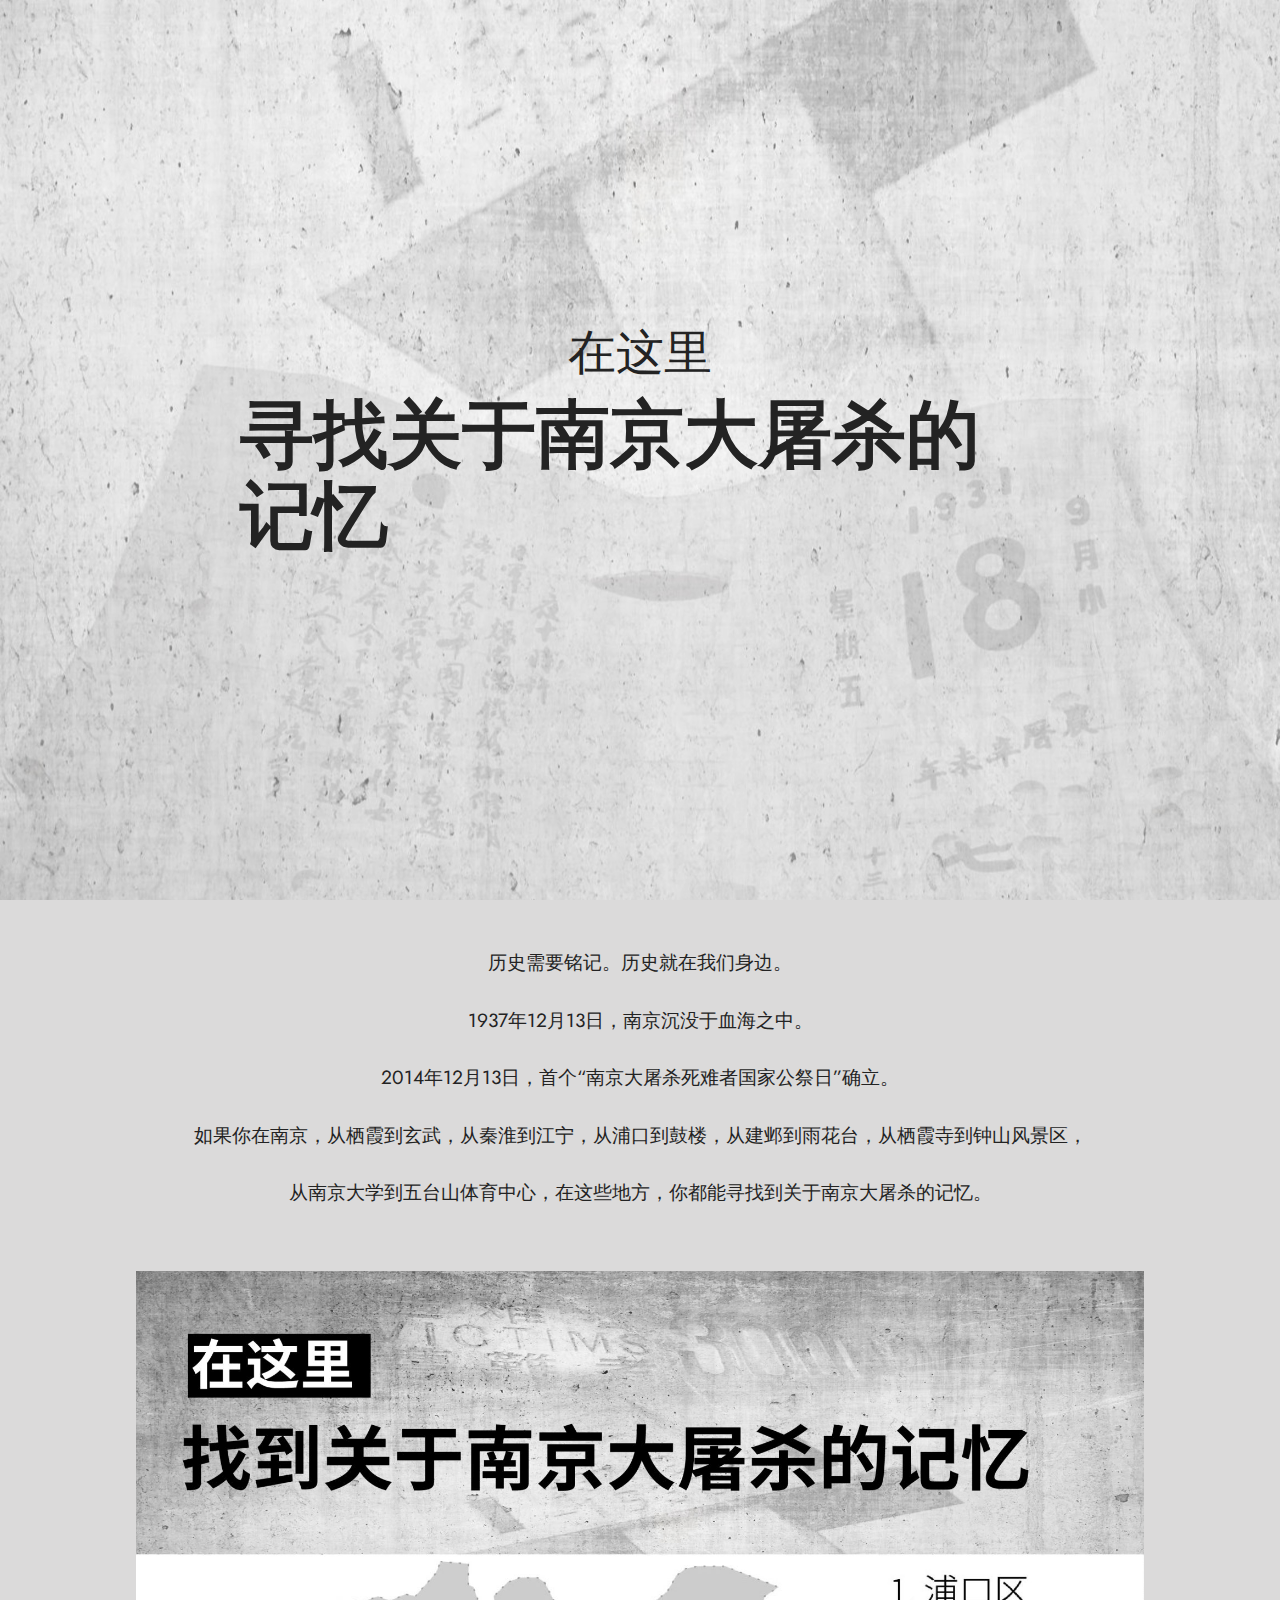
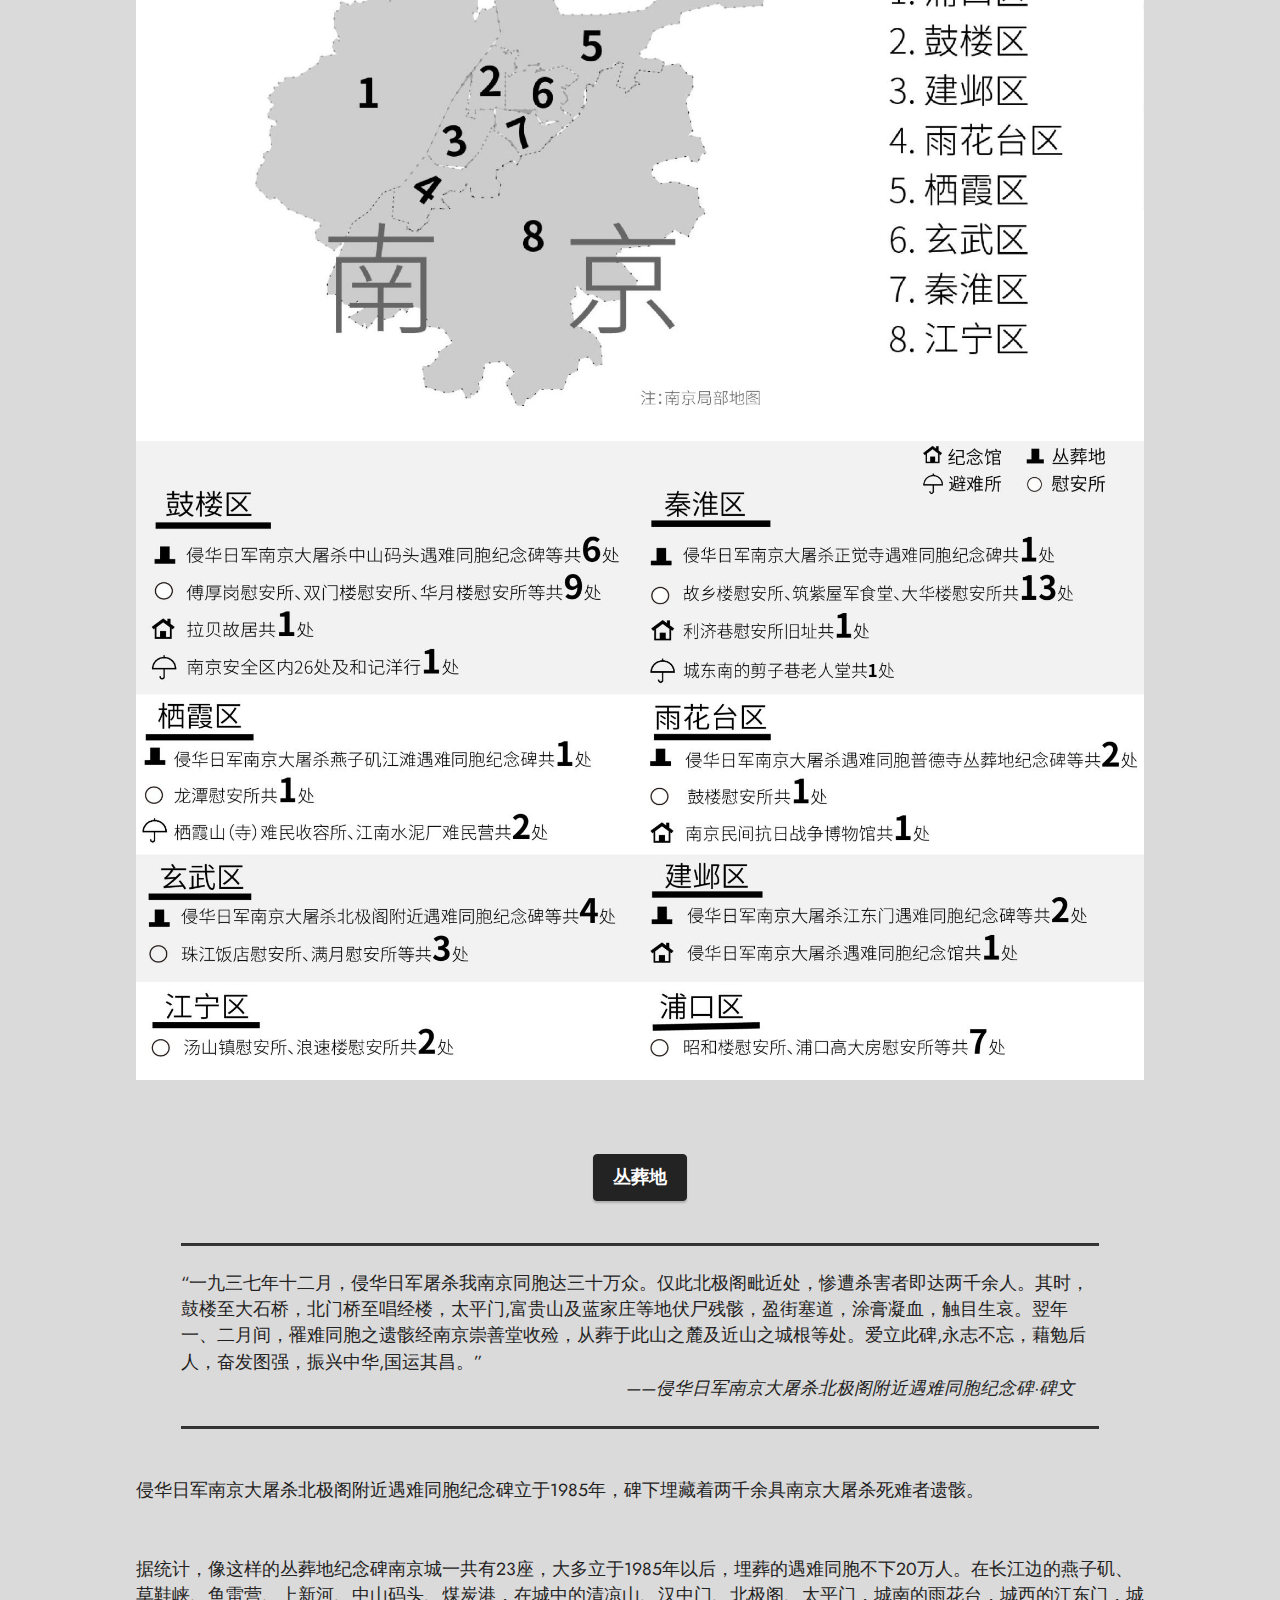
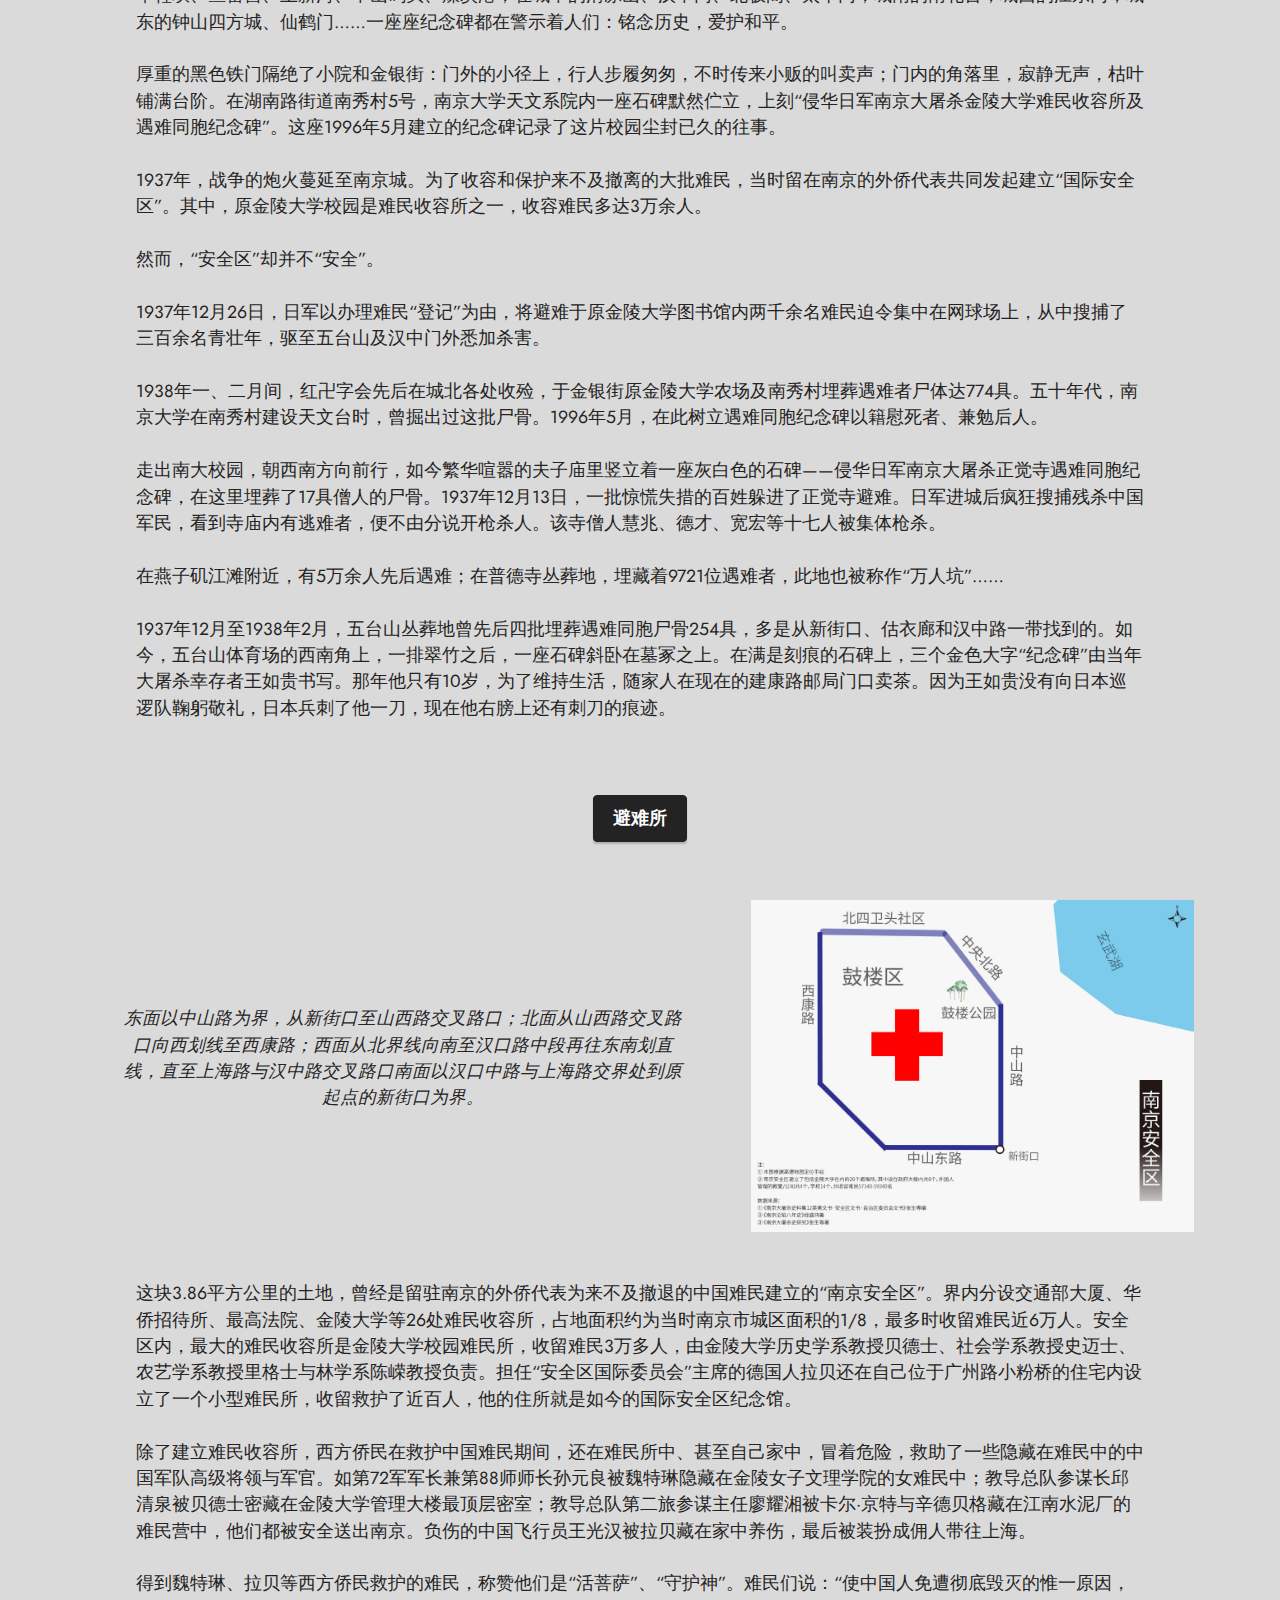
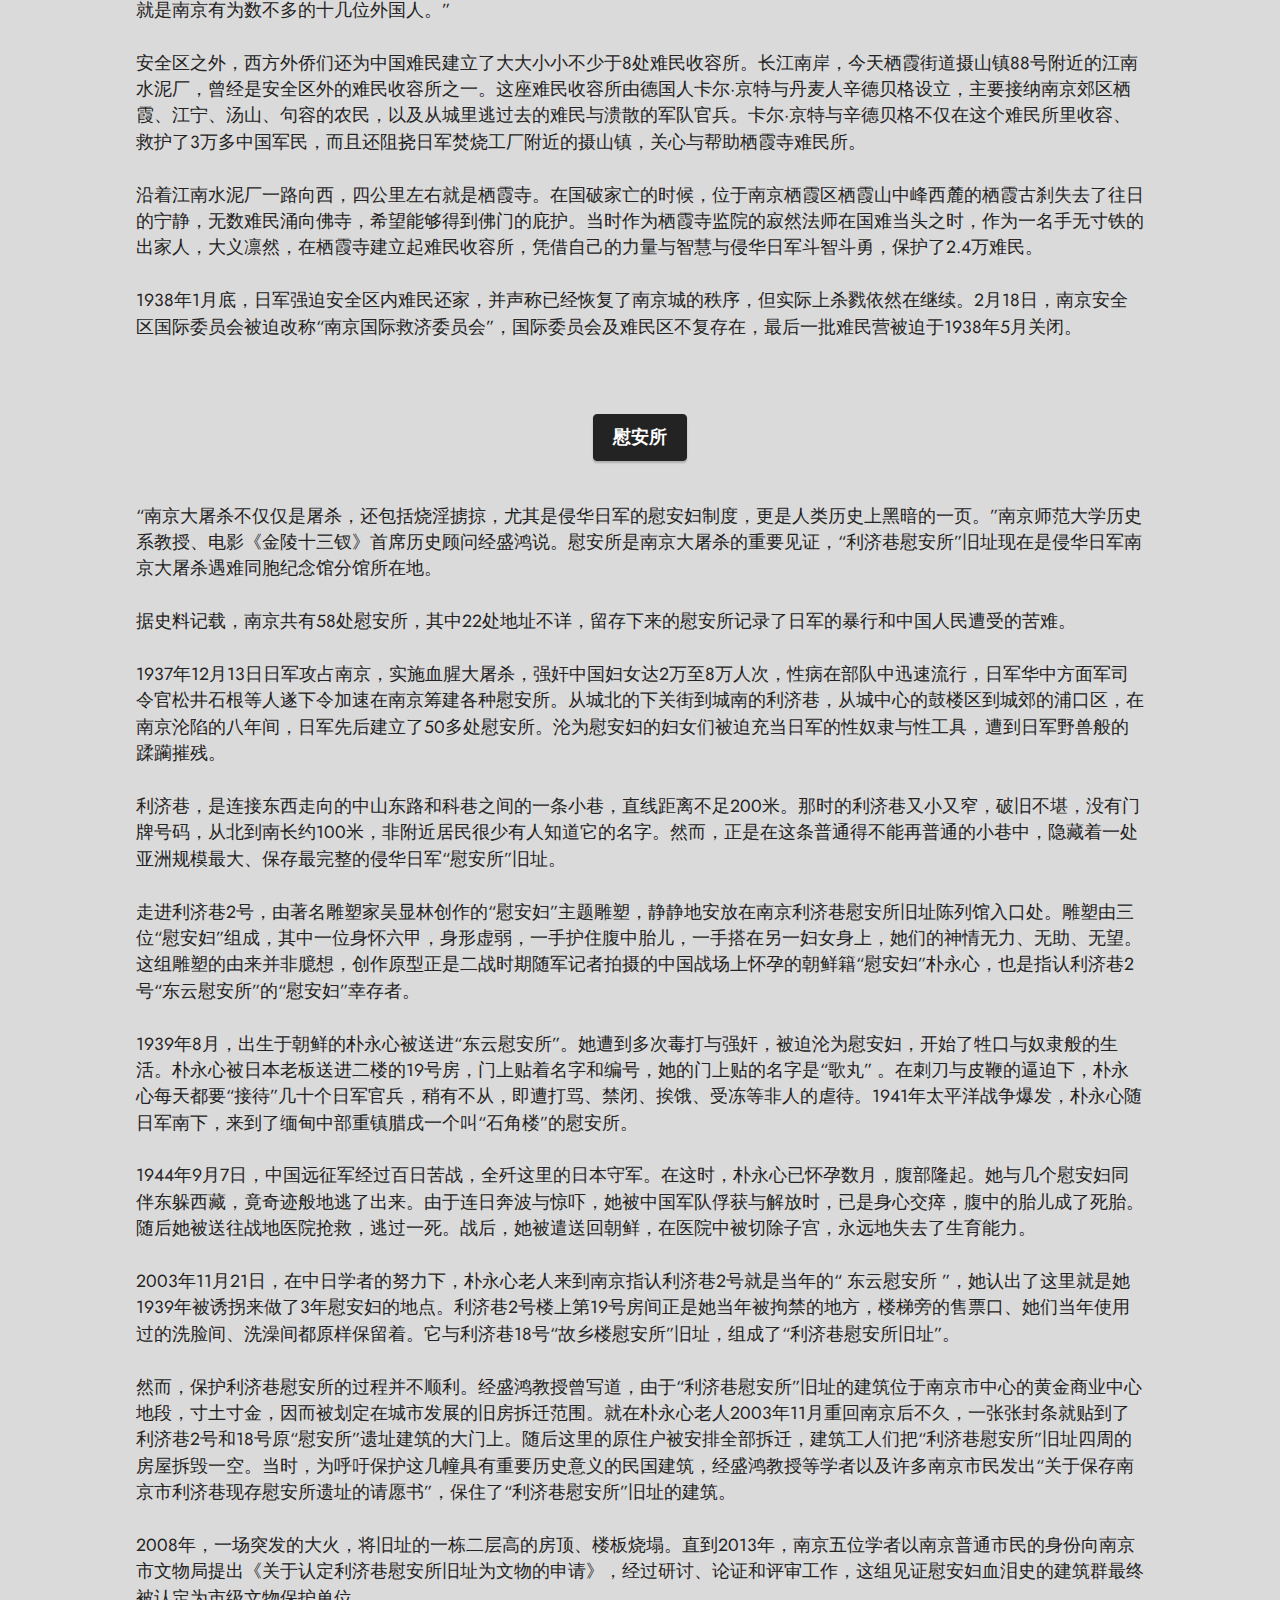
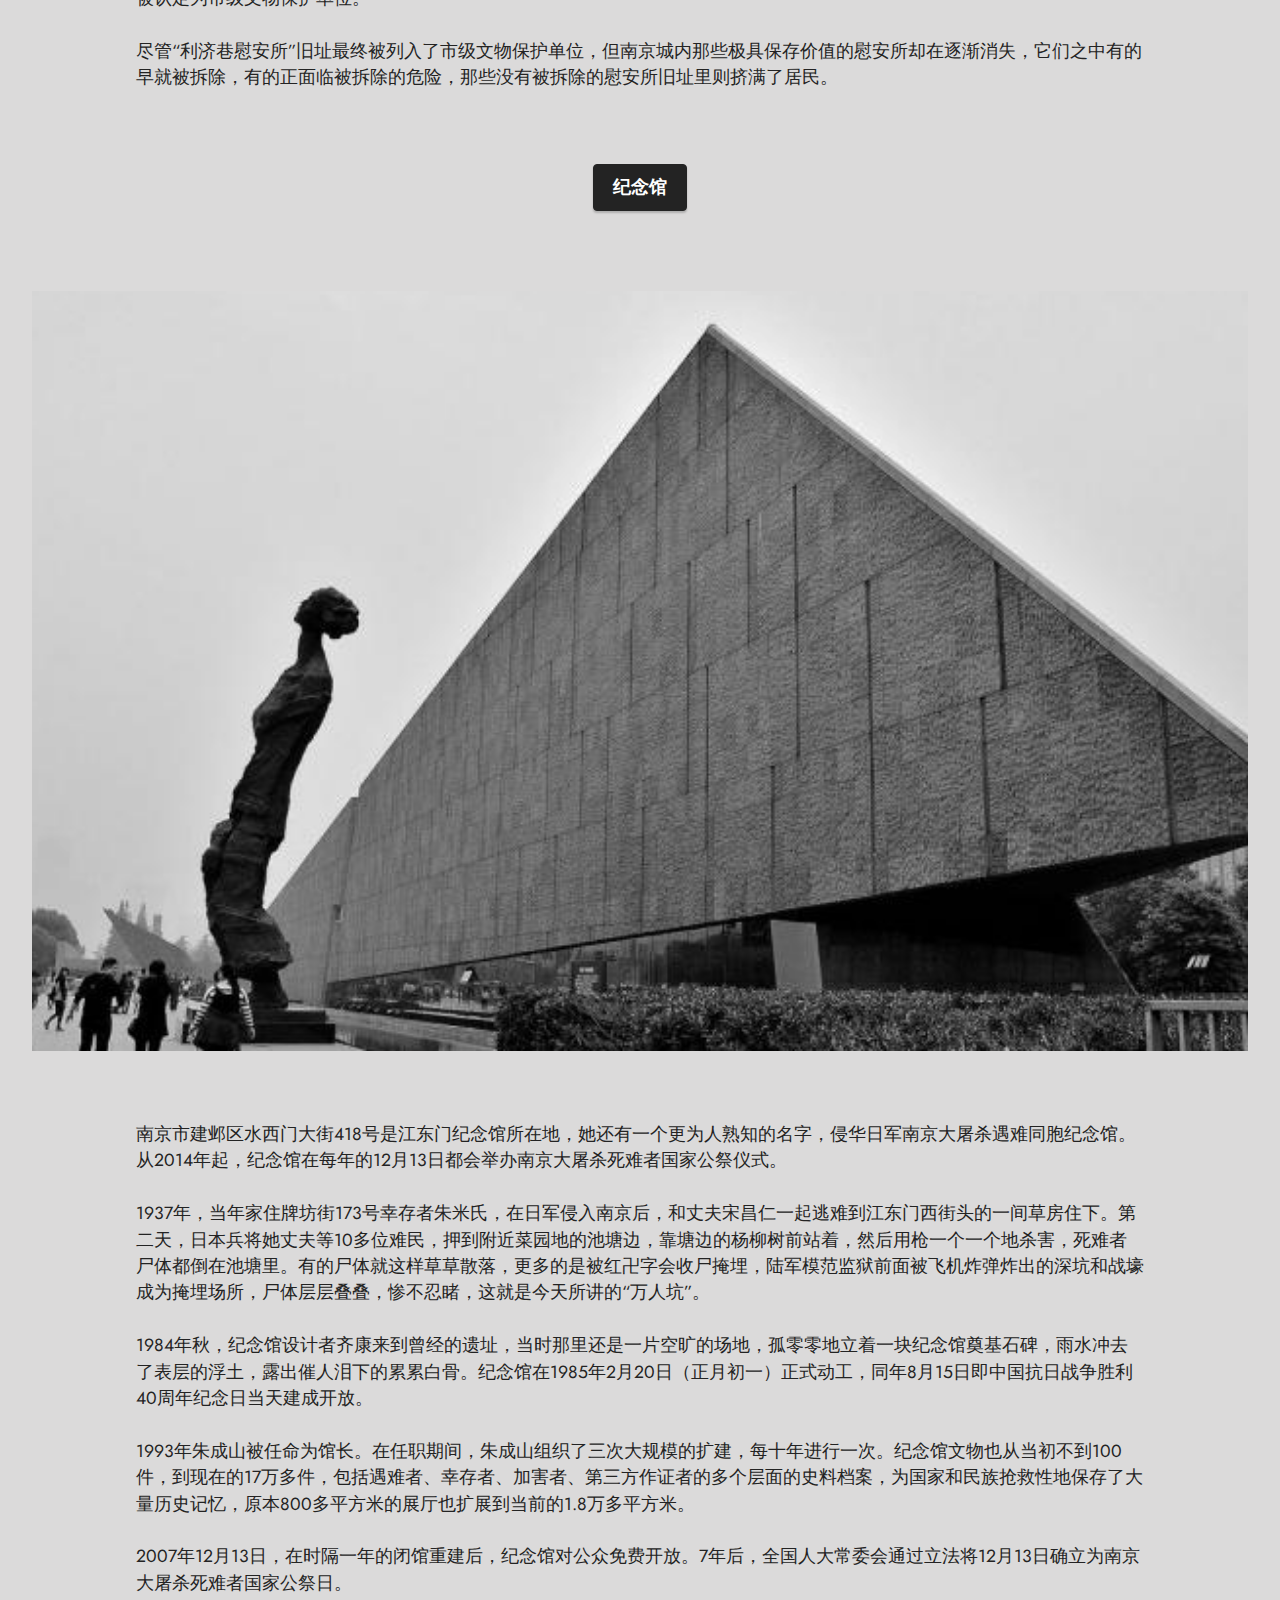
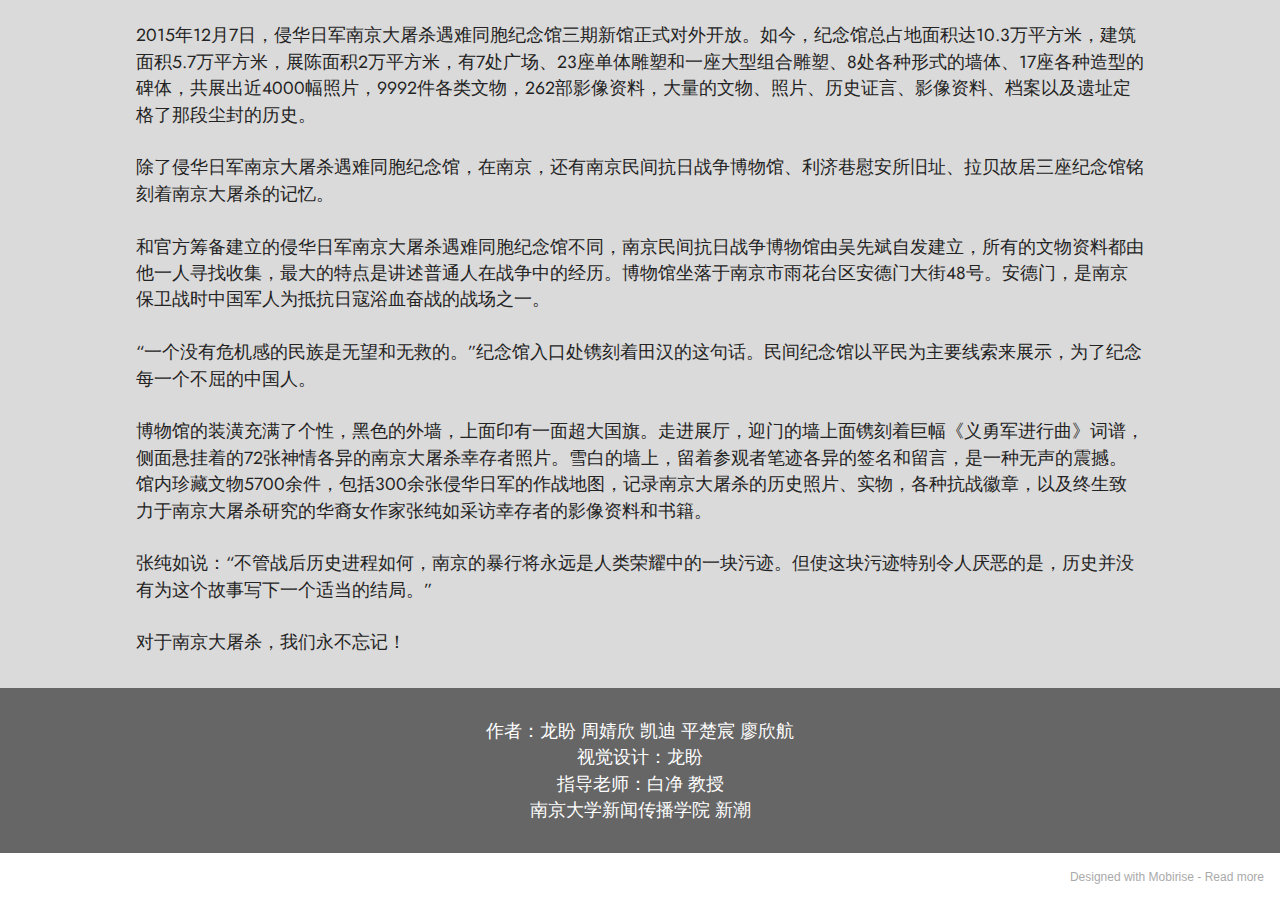
==== inde.html @ ecced7aa "all" ====
<!DOCTYPE html>
<html  >
<head>
  <!-- Site made with Mobirise Website Builder v5.2.0, https://mobirise.com -->
  <meta charset="UTF-8">
  <meta http-equiv="X-UA-Compatible" content="IE=edge">
  <meta name="generator" content="Mobirise v5.2.0, mobirise.com">
  <meta name="viewport" content="width=device-width, initial-scale=1, minimum-scale=1">
  <link rel="shortcut icon" href="assets/images/logo5.png" type="image/x-icon">
  <meta name="description" content="">
  
  
  <title>Home</title>
  <link rel="stylesheet" href="assets/tether/tether.min.css">
  <link rel="stylesheet" href="assets/bootstrap/css/bootstrap.min.css">
  <link rel="stylesheet" href="assets/bootstrap/css/bootstrap-grid.min.css">
  <link rel="stylesheet" href="assets/bootstrap/css/bootstrap-reboot.min.css">
  <link rel="stylesheet" href="assets/theme/css/style.css">
  <link rel="preload" as="style" href="assets/mobirise/css/mbr-additional.css"><link rel="stylesheet" href="assets/mobirise/css/mbr-additional.css" type="text/css">
  
  
  
  
</head>
<body>
  
  <section class="header3 cid-sDMGxC86RV mbr-fullscreen" id="header3-3x">

    

    <div class="mbr-overlay" style="opacity: 0.2; background-color: rgb(255, 255, 255);"></div>

    <div class="align-center container-fluid">
        <div class="row justify-content-center">
            <div class="col-12 col-lg-8">
                <h1 class="mbr-section-title mbr-fonts-style mb-3 display-2">在这里<br></h1>
                
                <p class="mbr-text mbr-fonts-style display-1"><strong>寻找关于南京大屠杀的记忆</strong></p>
                
            </div>
        </div>
    </div>
</section>

<section class="content4 cid-sDMGz805fc" id="content4-3y">
    
    
    <div class="container">
        <div class="row justify-content-center">
            <div class="title col-md-12 col-lg-10">
                
                <h4 class="mbr-section-subtitle align-center mbr-fonts-style mb-4 display-7">历史需要铭记。历史就在我们身边。<br><br><div>1937年12月13日，南京沉没于血海之中。</div><br><div>
</div><div>
</div><div>2014年12月13日，首个“南京大屠杀死难者国家公祭日”确立。</div><br><div>
</div><div>
</div><div>如果你在南京，从栖霞到玄武，从秦淮到江宁，从浦口到鼓楼，从建邺到雨花台，从栖霞寺到钟山风景区，</div><br><div>从南京大学到五台山体育中心，在这些地方，你都能寻找到关于南京大屠杀的记忆。</div></h4>
                
            </div>
        </div>
    </div>
</section>

<section class="image3 cid-sDMGzspnym" id="image3-3z">
    

    

    <div class="container-fluid">
        <div class="row justify-content-center">
            <div class="col-12 col-lg-10">
                <div class="image-wrapper">
                    <img src="assets/images/-1-1836x1403.jpg" alt="Mobirise">
                    
                </div>
            </div>
        </div>
    </div>
</section>

<section class="image3 cid-sDMHqOGzTO" id="image3-40">
    

    

    <div class="container-fluid">
        <div class="row justify-content-center">
            <div class="col-12 col-lg-10">
                <div class="image-wrapper">
                    <img src="assets/images/-1-1836x1684.jpeg" alt="Mobirise">
                    
                </div>
            </div>
        </div>
    </div>
</section>

<section class="content11 cid-sDMHrmQAdt" id="content11-41">
    
    <div class="container">
        <div class="row justify-content-center">
            <div class="col-md-12 col-lg-10">
                <div class="mbr-section-btn align-center"><a class="btn btn-black display-4" href="">丛葬地</a></div>
            </div>
        </div>
    </div>
</section>

<section class="content6 cid-sDMHrJeVqb" id="content6-42">
    
    <div class="container">
        <div class="row justify-content-center">
            <div class="col-md-12 col-lg-10">
                <hr class="line">
                <p class="mbr-text align-center mbr-fonts-style my-4 display-4">“一九三七年十二月，侵华日军屠杀我南京同胞达三十万众。仅此北极阁毗近处，惨遭杀害者即达两千余人。其时，鼓楼至大石桥，北门桥至唱经楼，太平门,富贵山及蓝家庄等地伏尸残骸，盈街塞道，涂膏凝血，触目生哀。翌年一、二月间，罹难同胞之遗骸经南京崇善堂收殓，从葬于此山之麓及近山之城根等处。爱立此碑,永志不忘，藉勉后人，奋发图强，振兴中华,国运其昌。”<br><em>&nbsp; &nbsp; &nbsp; &nbsp; &nbsp; &nbsp; &nbsp; &nbsp; &nbsp; &nbsp; &nbsp; &nbsp; &nbsp; &nbsp; &nbsp; &nbsp; &nbsp; &nbsp; &nbsp; &nbsp; &nbsp; &nbsp; &nbsp; &nbsp; &nbsp; &nbsp; &nbsp; &nbsp; &nbsp; &nbsp; &nbsp; &nbsp; &nbsp; &nbsp; &nbsp; &nbsp; &nbsp; &nbsp; &nbsp; &nbsp; &nbsp; &nbsp; &nbsp; &nbsp; &nbsp;——侵华日军南京大屠杀北极阁附近遇难同胞纪念碑·碑文</em><br></p>
                <hr class="line">
            </div>
        </div>
    </div>
</section>

<section class="content4 cid-sDMHs64yFg" id="content4-43">
    
    
    <div class="container-fluid">
        <div class="row justify-content-center">
            <div class="title col-md-12 col-lg-10">
                
                <h4 class="mbr-section-subtitle align-center mbr-fonts-style mb-4 display-4"><div>侵华日军南京大屠杀北极阁附近遇难同胞<span style="font-size: 1.1rem;">纪念碑立于1985年，碑下埋藏着两千余具南京大屠杀死难者遗骸。&nbsp;</span></div><br><div><span style="font-size: 1.1rem;"><br></span></div><div>
</div><div>据统计，像这样的丛葬地纪念碑南京城一共有23座，大多立于1985年以后，埋葬的遇难同胞不下20万人。在长江边的燕子矶、草鞋峡、鱼雷营、上新河、中山码头、煤炭港，在城中的清凉山、汉中门、北极阁、太平门，城南的雨花台，城西的江东门，城东的钟山四方城、仙鹤门……一座座纪念碑都在警示着人们：铭念历史，爱护和平。</div><br><div>
</div><div>
</div><div>厚重的黑色铁门隔绝了小院和金银街：门外的小径上，行人步履匆匆，不时传来小贩的叫卖声；门内的角落里，寂静无声，枯叶铺满台阶。在湖南路街道南秀村5号，南京大学天文系院内一座石碑默然伫立，上刻“侵华日军南京大屠杀金陵大学难民收容所及遇难同胞纪念碑”。这座1996年5月建立的纪念碑记录了这片校园尘封已久的往事。</div><br><div>
</div><div>
</div><div>1937年，战争的炮火蔓延至南京城。为了收容和保护来不及撤离的大批难民，当时留在南京的外侨代表共同发起建立“国际安全区”。其中，原金陵大学校园是难民收容所之一，收容难民多达3万余人。</div><br><div>
</div><div>
</div><div>然而，“安全区”却并不“安全”。</div><br><div>
</div><div>
</div><div>1937年12月26日，日军以办理难民“登记”为由，将避难于原金陵大学图书馆内两千余名难民迫令集中在网球场上，从中搜捕了三百余名青壮年，驱至五台山及汉中门外悉加杀害。</div><br><div>
</div><div>
</div><div>1938年一、二月间，红卍字会先后在城北各处收殓，于金银街原金陵大学农场及南秀村埋葬遇难者尸体达774具。五十年代，南京大学在南秀村建设天文台时，曾掘出过这批尸骨。1996年5月，在此树立遇难同胞纪念碑以籍慰死者、兼勉后人。</div><br><div>
</div><div>
</div><div>走出南大校园，朝西南方向前行，如今繁华喧嚣的夫子庙里竖立着一座灰白色的石碑——侵华日军南京大屠杀正觉寺遇难同胞纪念碑，在这里埋葬了17具僧人的尸骨。1937年12月13日，一批惊慌失措的百姓躲进了正觉寺避难。日军进城后疯狂搜捕残杀中国军民，看到寺庙内有逃难者，便不由分说开枪杀人。该寺僧人慧兆、德才、宽宏等十七人被集体枪杀。</div><br><div>
</div><div>
</div><div>在燕子矶江滩附近，有5万余人先后遇难；在普德寺丛葬地，埋藏着9721位遇难者，此地也被称作“万人坑”……</div><br><div>
</div><div>
</div><div>1937年12月至1938年2月，五台山丛葬地曾先后四批埋葬遇难同胞尸骨254具，多是从新街口、估衣廊和汉中路一带找到的。如今，五台山体育场的西南角上，一排翠竹之后，一座石碑斜卧在墓冢之上。在满是刻痕的石碑上，三个金色大字“纪念碑”由当年大屠杀幸存者王如贵书写。那年他只有10岁，为了维持生活，随家人在现在的建康路邮局门口卖茶。因为王如贵没有向日本巡逻队鞠躬敬礼，日本兵刺了他一刀，现在他右膀上还有刺刀的痕迹。</div></h4>
                
            </div>
        </div>
    </div>
</section>

<section class="content11 cid-sDMHsllz2n" id="content11-44">
    
    <div class="container">
        <div class="row justify-content-center">
            <div class="col-md-12 col-lg-10">
                <div class="mbr-section-btn align-center"><a class="btn btn-black display-4" href="">避难所</a></div>
            </div>
        </div>
    </div>
</section>

<section class="image2 cid-sDMHt7MaqH" id="image2-45">
    

    

    <div class="container">
        <div class="row align-items-center">
            <div class="col-12 col-lg-5">
                <div class="image-wrapper">
                    <img src="assets/images/-3-1-1076x807.jpg" alt="Mobirise">
                    
                </div>
            </div>
            <div class="col-12 col-lg">
                <div class="text-wrapper">
                    
                    <p class="mbr-text mbr-fonts-style display-4"><em>
                        东面以中山路为界，从新街口至山西路交叉路口；北面从山西路交叉路口向西划线至西康路；西面从北界线向南至汉口路中段再往东南划直线，直至上海路与汉中路交叉路口南面以汉口中路与上海路交界处到原起点的新街口为界。</em><br></p>
                </div>
            </div>
        </div>
    </div>
</section>

<section class="content4 cid-sDMHtuUp6Z" id="content4-46">
    
    
    <div class="container-fluid">
        <div class="row justify-content-center">
            <div class="title col-md-12 col-lg-10">
                
                <h4 class="mbr-section-subtitle align-center mbr-fonts-style mb-4 display-4">这块3.86平方公里的土地，曾经是留驻南京的外侨代表为来不及撤退的中国难民建立的“南京安全区”。界内分设交通部大厦、华侨招待所、最高法院、金陵大学等26处难民收容所，占地面积约为当时南京市城区面积的1/8，最多时收留难民近6万人。安全区内，最大的难民收容所是金陵大学校园难民所，收留难民3万多人，由金陵大学历史学系教授贝德士、社会学系教授史迈士、农艺学系教授里格士与林学系陈嵘教授负责。担任“安全区国际委员会”主席的德国人拉贝还在自己位于广州路小粉桥的住宅内设立了一个小型难民所，收留救护了近百人，他的住所就是如今的国际安全区纪念馆。
<div><br></div><div>除了建立难民收容所，西方侨民在救护中国难民期间，还在难民所中、甚至自己家中，冒着危险，救助了一些隐藏在难民中的中国军队高级将领与军官。如第72军军长兼第88师师长孙元良被魏特琳隐藏在金陵女子文理学院的女难民中；教导总队参谋长邱清泉被贝德士密藏在金陵大学管理大楼最顶层密室；教导总队第二旅参谋主任廖耀湘被卡尔·京特与辛德贝格藏在江南水泥厂的难民营中，他们都被安全送出南京。负伤的中国飞行员王光汉被拉贝藏在家中养伤，最后被装扮成佣人带往上海。</div><br><div>
</div><div>
</div><div>得到魏特琳、拉贝等西方侨民救护的难民，称赞他们是“活菩萨”、“守护神”。难民们说：“使中国人免遭彻底毁灭的惟一原因，就是南京有为数不多的十几位外国人。”</div><br><div>
</div><div>
</div><div>安全区之外，西方外侨们还为中国难民建立了大大小小不少于8处难民收容所。长江南岸，今天栖霞街道摄山镇88号附近的江南水泥厂，曾经是安全区外的难民收容所之一。这座难民收容所由德国人卡尔·京特与丹麦人辛德贝格设立，主要接纳南京郊区栖霞、江宁、汤山、句容的农民，以及从城里逃过去的难民与溃散的军队官兵。卡尔·京特与辛德贝格不仅在这个难民所里收容、救护了3万多中国军民，而且还阻挠日军焚烧工厂附近的摄山镇，关心与帮助栖霞寺难民所。</div><br><div>
</div><div>
</div><div>沿着江南水泥厂一路向西，四公里左右就是栖霞寺。在国破家亡的时候，位于南京栖霞区栖霞山中峰西麓的栖霞古刹失去了往日的宁静，无数难民涌向佛寺，希望能够得到佛门的庇护。当时作为栖霞寺监院的寂然法师在国难当头之时，作为一名手无寸铁的出家人，大义凛然，在栖霞寺建立起难民收容所，凭借自己的力量与智慧与侵华日军斗智斗勇，保护了2.4万难民。</div><br><div>
</div><div>
</div><div>1938年1月底，日军强迫安全区内难民还家，并声称已经恢复了南京城的秩序，但实际上杀戮依然在继续。2月18日，南京安全区国际委员会被迫改称“南京国际救济委员会”，国际委员会及难民区不复存在，最后一批难民营被迫于1938年5月关闭。</div></h4>
                
            </div>
        </div>
    </div>
</section>

<section class="content11 cid-sDMHuRstIz" id="content11-47">
    
    <div class="container">
        <div class="row justify-content-center">
            <div class="col-md-12 col-lg-10">
                <div class="mbr-section-btn align-center"><a class="btn btn-black display-4" href="">慰安所</a></div>
            </div>
        </div>
    </div>
</section>

<section class="content4 cid-sDMHv9E7eU" id="content4-48">
    
    
    <div class="container-fluid">
        <div class="row justify-content-center">
            <div class="title col-md-12 col-lg-10">
                
                <h4 class="mbr-section-subtitle align-center mbr-fonts-style mb-4 display-4">“南京大屠杀不仅仅是屠杀，还包括烧淫掳掠，尤其是侵华日军的慰安妇制度，更是人类历史上黑暗的一页。”南京师范大学历史系教授、电影《金陵十三钗》首席历史顾问经盛鸿说。慰安所是南京大屠杀的重要见证，“利济巷慰安所”旧址现在是侵华日军南京大屠杀遇难同胞纪念馆分馆所在地。<br><br>
<div>
</div><div>据史料记载，南京共有58处慰安所，其中22处地址不详，留存下来的慰安所记录了日军的暴行和中国人民遭受的苦难。</div><br><div>
</div><div>
</div><div>1937年12月13日日军攻占南京，实施血腥大屠杀，强奸中国妇女达2万至8万人次，性病在部队中迅速流行，日军华中方面军司令官松井石根等人遂下令加速在南京筹建各种慰安所。从城北的下关街到城南的利济巷，从城中心的鼓楼区到城郊的浦口区，在南京沦陷的八年间，日军先后建立了50多处慰安所。沦为慰安妇的妇女们被迫充当日军的性奴隶与性工具，遭到日军野兽般的蹂躏摧残。</div><br><div>
</div><div>
</div><div>利济巷，是连接东西走向的中山东路和科巷之间的一条小巷，直线距离不足200米。那时的利济巷又小又窄，破旧不堪，没有门牌号码，从北到南长约100米，非附近居民很少有人知道它的名字。然而，正是在这条普通得不能再普通的小巷中，隐藏着一处亚洲规模最大、保存最完整的侵华日军“慰安所”旧址。</div><br><div>
</div><div>
</div><div>走进利济巷2号，由著名雕塑家吴显林创作的“慰安妇”主题雕塑，静静地安放在南京利济巷慰安所旧址陈列馆入口处。雕塑由三位“慰安妇”组成，其中一位身怀六甲，身形虚弱，一手护住腹中胎儿，一手搭在另一妇女身上，她们的神情无力、无助、无望。这组雕塑的由来并非臆想，创作原型正是二战时期随军记者拍摄的中国战场上怀孕的朝鲜籍“慰安妇”朴永心，也是指认利济巷2号“东云慰安所”的“慰安妇”幸存者。
</div><div><span style="font-size: 1.1rem;"></span><br></div><div>1939年8月，出生于朝鲜的朴永心被送进“东云慰安所”。她遭到多次毒打与强奸，被迫沦为慰安妇，开始了牲口与奴隶般的生活。朴永心被日本老板送进二楼的19号房，门上贴着名字和编号，她的门上贴的名字是“歌丸”&nbsp;。在刺刀与皮鞭的逼迫下，朴永心每天都要“接待”几十个日军官兵，稍有不从，即遭打骂、禁闭、挨饿、受冻等非人的虐待。1941年太平洋战争爆发，朴永心随日军南下，来到了缅甸中部重镇腊戌一个叫“石角楼”的慰安所。</div><br><div>1944年9月7日，中国远征军经过百日苦战，全歼这里的日本守军。在这时，朴永心已怀孕数月，腹部隆起。她与几个慰安妇同伴东躲西藏，竟奇迹般地逃了出来。由于连日奔波与惊吓，她被中国军队俘获与解放时，已是身心交瘁，腹中的胎儿成了死胎。随后她被送往战地医院抢救，逃过一死。战后，她被遣送回朝鲜，在医院中被切除子宫，永远地失去了生育能力。</div><br><div>
</div><div>
</div><div>2003年11月21日，在中日学者的努力下，朴永心老人来到南京指认利济巷2号就是当年的“ 东云慰安所 ”，她认出了这里就是她1939年被诱拐来做了3年慰安妇的地点。利济巷2号楼上第19号房间正是她当年被拘禁的地方，楼梯旁的售票口、她们当年使用过的洗脸间、洗澡间都原样保留着。它与利济巷18号“故乡楼慰安所”旧址，组成了“利济巷慰安所旧址”。</div><br><div>
</div><div>
</div><div>然而，保护利济巷慰安所的过程并不顺利。经盛鸿教授曾写道，由于“利济巷慰安所”旧址的建筑位于南京市中心的黄金商业中心地段，寸土寸金，因而被划定在城市发展的旧房拆迁范围。就在朴永心老人2003年11月重回南京后不久，一张张封条就贴到了利济巷2号和18号原“慰安所”遗址建筑的大门上。随后这里的原住户被安排全部拆迁，建筑工人们把“利济巷慰安所”旧址四周的房屋拆毁一空。当时，为呼吁保护这几幢具有重要历史意义的民国建筑，经盛鸿教授等学者以及许多南京市民发出“关于保存南京市利济巷现存慰安所遗址的请愿书”，保住了“利济巷慰安所”旧址的建筑。</div><br><div>
</div><div>
</div><div>2008年，一场突发的大火，将旧址的一栋二层高的房顶、楼板烧塌。直到2013年，南京五位学者以南京普通市民的身份向南京市文物局提出《关于认定利济巷慰安所旧址为文物的申请》，经过研讨、论证和评审工作，这组见证慰安妇血泪史的建筑群最终被认定为市级文物保护单位。</div><br><div>
</div><div>
</div><div>尽管“利济巷慰安所”旧址最终被列入了市级文物保护单位，但南京城内那些极具保存价值的慰安所却在逐渐消失，它们之中有的早就被拆除，有的正面临被拆除的危险，那些没有被拆除的慰安所旧址里则挤满了居民。</div></h4>
                
            </div>
        </div>
    </div>
</section>

<section class="content11 cid-sDMHvxuvsW" id="content11-49">
    
    <div class="container">
        <div class="row justify-content-center">
            <div class="col-md-12 col-lg-10">
                <div class="mbr-section-btn align-center"><a class="btn btn-black display-4" href="">纪念馆</a></div>
            </div>
        </div>
    </div>
</section>

<section class="image3 cid-sDMHw4y4AW mbr-fullscreen" id="image3-4a">
    

    

    <div class="container-fluid">
        <div class="row justify-content-center">
            <div class="col-12 col-lg-12">
                <div class="image-wrapper">
                    <img src="assets/images/2-778x520.png" alt="Mobirise">
                    
                </div>
            </div>
        </div>
    </div>
</section>

<section class="content4 cid-sDMHwp8gCg" id="content4-4b">
    
    
    <div class="container-fluid">
        <div class="row justify-content-center">
            <div class="title col-md-12 col-lg-10">
                
                <h4 class="mbr-section-subtitle align-center mbr-fonts-style mb-4 display-4">
                    南京市建邺区水西门大街418号是江东门纪念馆所在地，她还有一个更为人熟知的名字，侵华日军南京大屠杀遇难同胞纪念馆。从2014年起，纪念馆在每年的12月13日都会举办南京大屠杀死难者国家公祭仪式。<br><br>
                <div>
</div><div>1937年，当年家住牌坊街173号幸存者朱米氏，在日军侵入南京后，和丈夫宋昌仁一起逃难到江东门西街头的一间草房住下。第二天，日本兵将她丈夫等10多位难民，押到附近菜园地的池塘边，靠塘边的杨柳树前站着，然后用枪一个一个地杀害，死难者尸体都倒在池塘里。有的尸体就这样草草散落，更多的是被红卍字会收尸掩埋，陆军模范监狱前面被飞机炸弹炸出的深坑和战壕成为掩埋场所，尸体层层叠叠，惨不忍睹，这就是今天所讲的“万人坑”。</div><br><div>
</div><div>
</div><div>1984年秋，纪念馆设计者齐康来到曾经的遗址，当时那里还是一片空旷的场地，孤零零地立着一块纪念馆奠基石碑，雨水冲去了表层的浮土，露出催人泪下的累累白骨。纪念馆在1985年2月20日（正月初一）正式动工，同年8月15日即中国抗日战争胜利40周年纪念日当天建成开放。</div><br><div>
</div><div>
</div><div>1993年朱成山被任命为馆长。在任职期间，朱成山组织了三次大规模的扩建，每十年进行一次。纪念馆文物也从当初不到100件，到现在的17万多件，包括遇难者、幸存者、加害者、第三方作证者的多个层面的史料档案，为国家和民族抢救性地保存了大量历史记忆，原本800多平方米的展厅也扩展到当前的1.8万多平方米。</div><br><div>
</div><div>
</div><div>2007年12月13日，在时隔一年的闭馆重建后，纪念馆对公众免费开放。7年后，全国人大常委会通过立法将12月13日确立为南京大屠杀死难者国家公祭日。</div><br><div>
</div><div>
</div><div>2015年12月7日，侵华日军南京大屠杀遇难同胞纪念馆三期新馆正式对外开放。如今，纪念馆总占地面积达10.3万平方米，建筑面积5.7万平方米，展陈面积2万平方米，有7处广场、23座单体雕塑和一座大型组合雕塑、8处各种形式的墙体、17座各种造型的碑体，共展出近4000幅照片，9992件各类文物，262部影像资料，大量的文物、照片、历史证言、影像资料、档案以及遗址定格了那段尘封的历史。</div><br><div>
</div><div>
</div><div>除了侵华日军南京大屠杀遇难同胞纪念馆，在南京，还有南京民间抗日战争博物馆、利济巷慰安所旧址、拉贝故居三座纪念馆铭刻着南京大屠杀的记忆。</div><br><div>
</div><div>
</div><div>和官方筹备建立的侵华日军南京大屠杀遇难同胞纪念馆不同，南京民间抗日战争博物馆由吴先斌自发建立，所有的文物资料都由他一人寻找收集，最大的特点是讲述普通人在战争中的经历。博物馆坐落于南京市雨花台区安德门大街48号。安德门，是南京保卫战时中国军人为抵抗日寇浴血奋战的战场之一。</div><br><div>
</div><div>
</div><div>“一个没有危机感的民族是无望和无救的。”纪念馆入口处镌刻着田汉的这句话。民间纪念馆以平民为主要线索来展示，为了纪念每一个不屈的中国人。</div><br><div>
</div><div>
</div><div>博物馆的装潢充满了个性，黑色的外墙，上面印有一面超大国旗。走进展厅，迎门的墙上面镌刻着巨幅《义勇军进行曲》词谱，侧面悬挂着的72张神情各异的南京大屠杀幸存者照片。雪白的墙上，留着参观者笔迹各异的签名和留言，是一种无声的震撼。馆内珍藏文物5700余件，包括300余张侵华日军的作战地图，记录南京大屠杀的历史照片、实物，各种抗战徽章，以及终生致力于南京大屠杀研究的华裔女作家张纯如采访幸存者的影像资料和书籍。</div><br><div>
</div><div>
</div><div>张纯如说：“不管战后历史进程如何，南京的暴行将永远是人类荣耀中的一块污迹。但使这块污迹特别令人厌恶的是，历史并没有为这个故事写下一个适当的结局。”</div><br><div>
</div><div>
</div><div>对于南京大屠杀，我们永不忘记！</div></h4>
                
            </div>
        </div>
    </div>
</section>

<section class="footer7 cid-sDMI2npDrh" once="footers" id="footer7-5a">

    

    <div class="mbr-overlay" style="opacity: 0.6; background-color: rgb(0, 0, 0);"></div>

    <div class="container">
        <div class="media-container-row align-center mbr-white">
            <div class="col-12">
                <p class="mbr-text mb-0 mbr-fonts-style display-4">作者：龙盼 周婧欣 凯迪 平楚宸 廖欣航<br>视觉设计：龙盼<br>指导老师：白净 教授<br>南京大学新闻传播学院 新潮</p>
            </div>
        </div>
    </div>
</section><section style="background-color: #fff; font-family: -apple-system, BlinkMacSystemFont, 'Segoe UI', 'Roboto', 'Helvetica Neue', Arial, sans-serif; color:#aaa; font-size:12px; padding: 0; align-items: center; display: flex;"><a href="https://mobirise.site/e" style="flex: 1 1; height: 3rem; padding-left: 1rem;"></a><p style="flex: 0 0 auto; margin:0; padding-right:1rem;">Designed with Mobirise - <a href="https://mobirise.site/l" style="color:#aaa;">Read more</a></p></section><script src="assets/web/assets/jquery/jquery.min.js"></script>  <script src="assets/popper/popper.min.js"></script>  <script src="assets/tether/tether.min.js"></script>  <script src="assets/bootstrap/js/bootstrap.min.js"></script>  <script src="assets/smoothscroll/smooth-scroll.js"></script>  <script src="assets/theme/js/script.js"></script>  
  
  
</body>
</html>
---- assets/theme/css/style.css ----
section {
  background-color: #ffffff;
}

body {
  font-style: normal;
  line-height: 1.5;
  font-weight: 400;
  color: #232323;
  position: relative;
}

section,
.container,
.container-fluid {
  position: relative;
  word-wrap: break-word;
}

a.mbr-iconfont:hover {
  text-decoration: none;
}

.article .lead p,
.article .lead ul,
.article .lead ol,
.article .lead pre,
.article .lead blockquote {
  margin-bottom: 0;
}

a {
  font-style: normal;
  font-weight: 400;
  cursor: pointer;
}

a, a:hover {
  text-decoration: none;
}

.mbr-section-title {
  font-style: normal;
  line-height: 1.3;
}

.mbr-section-subtitle {
  line-height: 1.3;
}

.mbr-text {
  font-style: normal;
  line-height: 1.7;
}

h1,
h2,
h3,
h4,
h5,
h6,
.display-1,
.display-2,
.display-4,
.display-5,
.display-7,
span,
p,
a {
  line-height: 1;
  word-break: break-word;
  word-wrap: break-word;
  font-weight: 400;
}

b,
strong {
  font-weight: bold;
}

input:-webkit-autofill, input:-webkit-autofill:hover, input:-webkit-autofill:focus, input:-webkit-autofill:active {
  -webkit-transition-delay: 9999s;
          transition-delay: 9999s;
  -webkit-transition-property: background-color, color;
  transition-property: background-color, color;
}

textarea[type="hidden"] {
  display: none;
}

section {
  background-position: 50% 50%;
  background-repeat: no-repeat;
  background-size: cover;
}

section .mbr-background-video,
section .mbr-background-video-preview {
  position: absolute;
  bottom: 0;
  left: 0;
  right: 0;
  top: 0;
}

.hidden {
  visibility: hidden;
}

.mbr-z-index20 {
  z-index: 20;
}

/*! Base colors */
.mbr-white {
  color: #ffffff;
}

.mbr-black {
  color: #111111;
}

.mbr-bg-white {
  background-color: #ffffff;
}

.mbr-bg-black {
  background-color: #000000;
}

/*! Text-aligns */
.align-left {
  text-align: left;
}

.align-center {
  text-align: center;
}

.align-right {
  text-align: right;
}

/*! Font-weight  */
.mbr-light {
  font-weight: 300;
}

.mbr-regular {
  font-weight: 400;
}

.mbr-semibold {
  font-weight: 500;
}

.mbr-bold {
  font-weight: 700;
}

/*! Media  */
.media-content {
  -ms-flex-preferred-size: 100%;
      flex-basis: 100%;
}

.media-container-row {
  display: -webkit-box;
  display: -ms-flexbox;
  display: flex;
  -webkit-box-orient: horizontal;
  -webkit-box-direction: normal;
      -ms-flex-direction: row;
          flex-direction: row;
  -ms-flex-wrap: wrap;
      flex-wrap: wrap;
  -webkit-box-pack: center;
      -ms-flex-pack: center;
          justify-content: center;
  -ms-flex-line-pack: center;
      align-content: center;
  -webkit-box-align: start;
      -ms-flex-align: start;
          align-items: start;
}

.media-container-row .media-size-item {
  width: 400px;
}

.media-container-column {
  display: -webkit-box;
  display: -ms-flexbox;
  display: flex;
  -webkit-box-orient: vertical;
  -webkit-box-direction: normal;
      -ms-flex-direction: column;
          flex-direction: column;
  -ms-flex-wrap: wrap;
      flex-wrap: wrap;
  -webkit-box-pack: center;
      -ms-flex-pack: center;
          justify-content: center;
  -ms-flex-line-pack: center;
      align-content: center;
  -webkit-box-align: stretch;
      -ms-flex-align: stretch;
          align-items: stretch;
}

.media-container-column > * {
  width: 100%;
}

@media (min-width: 992px) {
  .media-container-row {
    -ms-flex-wrap: nowrap;
        flex-wrap: nowrap;
  }
}

figure {
  margin-bottom: 0;
  overflow: hidden;
}

figure[mbr-media-size] {
  -webkit-transition: width 0.1s;
  transition: width 0.1s;
}

img,
iframe {
  display: block;
  width: 100%;
}

.card {
  background-color: transparent;
  border: none;
}

.card-box {
  width: 100%;
}

.card-img {
  text-align: center;
  -ms-flex-negative: 0;
      flex-shrink: 0;
  -webkit-flex-shrink: 0;
}

.media {
  max-width: 100%;
  margin: 0 auto;
}

.mbr-figure {
  -ms-flex-item-align: center;
      -ms-grid-row-align: center;
      align-self: center;
}

.media-container > div {
  max-width: 100%;
}

.mbr-figure img,
.card-img img {
  width: 100%;
}

@media (max-width: 991px) {
  .media-size-item {
    width: auto !important;
  }
  .media {
    width: auto;
  }
  .mbr-figure {
    width: 100% !important;
  }
}

/*! Buttons */
.mbr-section-btn {
  margin-left: -0.6rem;
  margin-right: -0.6rem;
  font-size: 0;
}

.btn {
  font-weight: 600;
  border-width: 1px;
  font-style: normal;
  margin: 0.6rem 0.6rem;
  white-space: normal;
  -webkit-transition: all 0.2s ease-in-out;
  transition: all 0.2s ease-in-out;
  display: -webkit-inline-box;
  display: -ms-inline-flexbox;
  display: inline-flex;
  -webkit-box-align: center;
      -ms-flex-align: center;
          align-items: center;
  -webkit-box-pack: center;
      -ms-flex-pack: center;
          justify-content: center;
  word-break: break-word;
}

.btn-sm {
  font-weight: 600;
  letter-spacing: 0px;
  -webkit-transition: all 0.3s ease-in-out;
  transition: all 0.3s ease-in-out;
}

.btn-md {
  font-weight: 600;
  letter-spacing: 0px;
  -webkit-transition: all 0.3s ease-in-out;
  transition: all 0.3s ease-in-out;
}

.btn-lg {
  font-weight: 600;
  letter-spacing: 0px;
  -webkit-transition: all 0.3s ease-in-out;
  transition: all 0.3s ease-in-out;
}

.btn-form {
  margin: 0;
}

.btn-form:hover {
  cursor: pointer;
}

nav .mbr-section-btn {
  margin-left: 0rem;
  margin-right: 0rem;
}

/*! Btn icon margin */
.btn .mbr-iconfont,
.btn.btn-sm .mbr-iconfont {
  -webkit-box-ordinal-group: 2;
      -ms-flex-order: 1;
          order: 1;
  cursor: pointer;
  margin-left: 0.5rem;
  vertical-align: sub;
}

.btn.btn-md .mbr-iconfont,
.btn.btn-md .mbr-iconfont {
  margin-left: 0.8rem;
}

.mbr-regular {
  font-weight: 400;
}

.mbr-semibold {
  font-weight: 500;
}

.mbr-bold {
  font-weight: 700;
}

[type="submit"] {
  -webkit-appearance: none;
}

/*! Full-screen */
.mbr-fullscreen .mbr-overlay {
  min-height: 100vh;
}

.mbr-fullscreen {
  display: -webkit-box;
  display: -ms-flexbox;
  display: flex;
  display: -moz-flex;
  display: -ms-flex;
  display: -o-flex;
  -webkit-box-align: center;
      -ms-flex-align: center;
          align-items: center;
  min-height: 100vh;
  padding-top: 3rem;
  padding-bottom: 3rem;
}

/*! Map */
.map {
  height: 25rem;
  position: relative;
}

.map iframe {
  width: 100%;
  height: 100%;
}

/*! Scroll to top arrow */
.mbr-arrow-up {
  bottom: 25px;
  right: 90px;
  position: fixed;
  text-align: right;
  z-index: 5000;
  color: #ffffff;
  font-size: 22px;
}

.mbr-arrow-up a {
  background: rgba(0, 0, 0, 0.2);
  border-radius: 50%;
  color: #fff;
  display: inline-block;
  height: 60px;
  width: 60px;
  border: 2px solid #fff;
  outline-style: none !important;
  position: relative;
  text-decoration: none;
  -webkit-transition: all 0.3s ease-in-out;
  transition: all 0.3s ease-in-out;
  cursor: pointer;
  text-align: center;
}

.mbr-arrow-up a:hover {
  background-color: rgba(0, 0, 0, 0.4);
}

.mbr-arrow-up a i {
  line-height: 60px;
}

.mbr-arrow-up-icon {
  display: block;
  color: #fff;
}

.mbr-arrow-up-icon::before {
  content: "\203a";
  display: inline-block;
  font-family: serif;
  font-size: 22px;
  line-height: 1;
  font-style: normal;
  position: relative;
  top: 6px;
  left: -4px;
  -webkit-transform: rotate(-90deg);
          transform: rotate(-90deg);
}

/*! Arrow Down */
.mbr-arrow {
  position: absolute;
  bottom: 45px;
  left: 50%;
  width: 60px;
  height: 60px;
  cursor: pointer;
  background-color: rgba(80, 80, 80, 0.5);
  border-radius: 50%;
  -webkit-transform: translateX(-50%);
          transform: translateX(-50%);
}

@media (max-width: 767px) {
  .mbr-arrow {
    display: none;
  }
}

.mbr-arrow > a {
  display: inline-block;
  text-decoration: none;
  outline-style: none;
  -webkit-animation: arrowdown 1.7s ease-in-out infinite;
          animation: arrowdown 1.7s ease-in-out infinite;
  color: #ffffff;
}

.mbr-arrow > a > i {
  position: absolute;
  top: -2px;
  left: 15px;
  font-size: 2rem;
}

#scrollToTop a i::before {
  content: "";
  position: absolute;
  display: block;
  border-bottom: 2.5px solid #fff;
  border-left: 2.5px solid #fff;
  width: 27.8%;
  height: 27.8%;
  left: 50%;
  top: 50%;
  -webkit-transform: rotate(135deg);
  transform: translateY(-30%) translateX(-50%) rotate(135deg);
}

@keyframes arrowdown {
  0% {
    -webkit-transform: translateY(0px);
            transform: translateY(0px);
  }
  50% {
    -webkit-transform: translateY(-5px);
            transform: translateY(-5px);
  }
  100% {
    -webkit-transform: translateY(0px);
            transform: translateY(0px);
  }
}

@-webkit-keyframes arrowdown {
  0% {
    -webkit-transform: translateY(0px);
            transform: translateY(0px);
  }
  50% {
    -webkit-transform: translateY(-5px);
            transform: translateY(-5px);
  }
  100% {
    -webkit-transform: translateY(0px);
            transform: translateY(0px);
  }
}

@media (max-width: 500px) {
  .mbr-arrow-up {
    left: 50%;
    right: auto;
  }
}

/*Gradients animation*/
@keyframes gradient-animation {
  from {
    background-position: 0% 100%;
    -webkit-animation-timing-function: ease-in-out;
            animation-timing-function: ease-in-out;
  }
  to {
    background-position: 100% 0%;
    -webkit-animation-timing-function: ease-in-out;
            animation-timing-function: ease-in-out;
  }
}

@-webkit-keyframes gradient-animation {
  from {
    background-position: 0% 100%;
    -webkit-animation-timing-function: ease-in-out;
            animation-timing-function: ease-in-out;
  }
  to {
    background-position: 100% 0%;
    -webkit-animation-timing-function: ease-in-out;
            animation-timing-function: ease-in-out;
  }
}

.bg-gradient {
  background-size: 200% 200%;
  animation: gradient-animation 5s infinite alternate;
  -webkit-animation: gradient-animation 5s infinite alternate;
}

.menu .navbar-brand {
  display: -webkit-flex;
}

.menu .navbar-brand span {
  display: -webkit-box;
  display: -ms-flexbox;
  display: flex;
  display: -webkit-flex;
}

.menu .navbar-brand .navbar-caption-wrap {
  display: -webkit-flex;
}

.menu .navbar-brand .navbar-logo img {
  display: -webkit-flex;
}

@media (min-width: 768px) and (max-width: 991px) {
  .menu .navbar-toggleable-sm .navbar-nav {
    display: -webkit-box;
    display: -ms-flexbox;
  }
}

@media (max-width: 991px) {
  .menu .navbar-collapse {
    max-height: 93.5vh;
  }
  .menu .navbar-collapse.show {
    overflow: auto;
  }
}

@media (min-width: 992px) {
  .menu .navbar-nav.nav-dropdown {
    display: -webkit-flex;
  }
  .menu .navbar-toggleable-sm .navbar-collapse {
    display: -webkit-flex !important;
  }
  .menu .collapsed .navbar-collapse {
    max-height: 93.5vh;
  }
  .menu .collapsed .navbar-collapse.show {
    overflow: auto;
  }
}

@media (max-width: 767px) {
  .menu .navbar-collapse {
    max-height: 80vh;
  }
}

.nav-link .mbr-iconfont {
  margin-right: .5rem;
}

.navbar {
  display: -webkit-flex;
  -webkit-flex-wrap: wrap;
  -webkit-align-items: center;
  -webkit-justify-content: space-between;
}

.navbar-collapse {
  -webkit-flex-basis: 100%;
  -webkit-flex-grow: 1;
  -webkit-align-items: center;
}

.nav-dropdown .link {
  padding: 0.667em 1.667em !important;
  margin: 0 !important;
}

.nav {
  display: -webkit-flex;
  -webkit-flex-wrap: wrap;
}

.row {
  display: -webkit-flex;
  -webkit-flex-wrap: wrap;
}

.justify-content-center {
  -webkit-justify-content: center;
}

.form-inline {
  display: -webkit-flex;
}

.card-wrapper {
  -webkit-flex: 1;
}

.carousel-control {
  z-index: 10;
  display: -webkit-flex;
}

.carousel-controls {
  display: -webkit-flex;
}

.media {
  display: -webkit-flex;
}

.form-group:focus {
  outline: none;
}

.jq-selectbox__select {
  padding: 7px 0;
  position: relative;
}

.jq-selectbox__dropdown {
  overflow: hidden;
  border-radius: 10px;
  position: absolute;
  top: 100%;
  left: 0 !important;
  width: 100% !important;
}

.jq-selectbox__trigger-arrow {
  right: 0;
  -webkit-transform: translateY(-50%);
          transform: translateY(-50%);
}

.jq-selectbox li {
  padding: 1.07em 0.5em;
}

input[type="range"] {
  padding-left: 0 !important;
  padding-right: 0 !important;
}

.modal-dialog,
.modal-content {
  height: 100%;
}

.modal-dialog .carousel-inner {
  height: calc(100vh - 1.75rem);
}

@media (max-width: 575px) {
  .modal-dialog .carousel-inner {
    height: calc(100vh - 1rem);
  }
}

.carousel-item {
  text-align: center;
}

.carousel-item img {
  margin: auto;
}

.navbar-toggler {
  -webkit-align-self: flex-start;
  -ms-flex-item-align: start;
  align-self: flex-start;
  padding: 0.25rem 0.75rem;
  font-size: 1.25rem;
  line-height: 1;
  background: transparent;
  border: 1px solid transparent;
  border-radius: 0.25rem;
}

.navbar-toggler:focus,
.navbar-toggler:hover {
  text-decoration: none;
}

.navbar-toggler-icon {
  display: inline-block;
  width: 1.5em;
  height: 1.5em;
  vertical-align: middle;
  content: "";
  background: no-repeat center center;
  background-size: 100% 100%;
}

.navbar-toggler-left {
  position: absolute;
  left: 1rem;
}

.navbar-toggler-right {
  position: absolute;
  right: 1rem;
}

.card-img {
  width: auto;
}

.menu .navbar.collapsed:not(.beta-menu) {
  -webkit-box-orient: vertical;
  -webkit-box-direction: normal;
      -ms-flex-direction: column;
          flex-direction: column;
}

.carousel-item.active,
.carousel-item-next,
.carousel-item-prev {
  display: -webkit-box;
  display: -ms-flexbox;
  display: flex;
}

.note-air-layout .dropup .dropdown-menu,
.note-air-layout .navbar-fixed-bottom .dropdown .dropdown-menu {
  bottom: initial !important;
}

html,
body {
  height: auto;
  min-height: 100vh;
}

.dropup .dropdown-toggle::after {
  display: none;
}

.form-asterisk {
  font-family: initial;
  position: absolute;
  top: -2px;
  font-weight: normal;
}

.form-control-label {
  position: relative;
  cursor: pointer;
  margin-bottom: 0.357em;
  padding: 0;
}

.alert {
  color: #ffffff;
  border-radius: 0;
  border: 0;
  font-size: 1.1rem;
  line-height: 1.5;
  margin-bottom: 1.875rem;
  padding: 1.25rem;
  position: relative;
  text-align: center;
}

.alert.alert-form::after {
  background-color: inherit;
  bottom: -7px;
  content: "";
  display: block;
  height: 14px;
  left: 50%;
  margin-left: -7px;
  position: absolute;
  -webkit-transform: rotate(45deg);
          transform: rotate(45deg);
  width: 14px;
}

.form-control {
  background-color: #ffffff;
  background-clip: border-box;
  color: #232323;
  line-height: 1rem !important;
  height: auto;
  padding: 0.6rem 1.2rem;
  -webkit-transition: border-color 0.25s ease 0s;
  transition: border-color 0.25s ease 0s;
  border: 1px solid transparent !important;
  border-radius: 4px;
  -webkit-box-shadow: rgba(0, 0, 0, 0.07) 0px 1px 1px 0px, rgba(0, 0, 0, 0.07) 0px 1px 3px 0px, rgba(0, 0, 0, 0.03) 0px 0px 0px 1px;
          box-shadow: rgba(0, 0, 0, 0.07) 0px 1px 1px 0px, rgba(0, 0, 0, 0.07) 0px 1px 3px 0px, rgba(0, 0, 0, 0.03) 0px 0px 0px 1px;
}

.form-active .form-control:invalid {
  border-color: red;
}

form .row {
  margin-left: -0.6rem;
  margin-right: -0.6rem;
}

form .row [class*="col"] {
  padding-left: 0.6rem;
  padding-right: 0.6rem;
}

form .mbr-section-btn {
  margin: 0;
  padding-left: 0.6rem;
  padding-right: 0.6rem;
}

form .btn {
  display: -webkit-box;
  display: -ms-flexbox;
  display: flex;
  padding: 0.6rem 1.2rem;
  margin: 0;
}

form .form-check-input {
  margin-top: .5;
}

textarea.form-control {
  line-height: 1.5rem !important;
}

.form-group {
  margin-bottom: 1.2rem;
}

.form-control,
form .btn {
  min-height: 48px;
}

.gdpr-block label span.textGDPR input[name='gdpr'] {
  top: 7px;
}

.form-control:focus {
  -webkit-box-shadow: none;
          box-shadow: none;
}

:focus {
  outline: none;
}

.mbr-overlay {
  background-color: #000;
  bottom: 0;
  left: 0;
  opacity: 0.5;
  position: absolute;
  right: 0;
  top: 0;
  z-index: 0;
  pointer-events: none;
}

blockquote {
  font-style: italic;
  padding: 3rem;
  font-size: 1.09rem;
  position: relative;
  border-left: 3px solid;
}

ul,
ol,
pre,
blockquote {
  margin-bottom: 2.3125rem;
}

.mt-4 {
  margin-top: 2rem !important;
}

.mb-4 {
  margin-bottom: 2rem !important;
}

@media (min-width: 992px) {
  .container {
    padding-left: 16px;
    padding-right: 16px;
  }
  .row {
    margin-left: -16px;
    margin-right: -16px;
  }
  .row > [class*="col"] {
    padding-left: 16px;
    padding-right: 16px;
  }
}

@media (min-width: 768px) {
  .container-fluid {
    padding-left: 32px;
    padding-right: 32px;
  }
}

@media (min-width: 768px) and (max-width: 991px) {
  .mbr-container {
    padding-left: 32px;
    padding-right: 32px;
  }
}

@media (max-width: 767px) {
  .mbr-container {
    padding-left: 16px;
    padding-right: 16px;
  }
}

.card-wrapper,
.item-wrapper {
  overflow: hidden;
}

.app-video-wrapper > img {
  opacity: 1;
}
/*# sourceMappingURL=style.css.map */.engine {
	position: absolute;
	text-indent: -2400px;
	text-align: center;
	padding: 0;
	top: 0;
	left: -2400px;
}
---- assets/mobirise/css/mbr-additional.css ----
@import url(https://fonts.googleapis.com/css?family=Jost:100,200,300,400,500,600,700,800,900,100i,200i,300i,400i,500i,600i,700i,800i,900i&display=swap);





body {
  font-family: IBM Plex Sans;
}
.display-1 {
  font-family: 'Jost', sans-serif;
  font-size: 4.6rem;
  line-height: 1.1;
}
.display-1 > .mbr-iconfont {
  font-size: 5.75rem;
}
.display-2 {
  font-family: 'Jost', sans-serif;
  font-size: 3rem;
  line-height: 1.1;
}
.display-2 > .mbr-iconfont {
  font-size: 3.75rem;
}
.display-4 {
  font-family: 'Jost', sans-serif;
  font-size: 1.1rem;
  line-height: 1.5;
}
.display-4 > .mbr-iconfont {
  font-size: 1.375rem;
}
.display-5 {
  font-family: 'Jost', sans-serif;
  font-size: 2.2rem;
  line-height: 1.5;
}
.display-5 > .mbr-iconfont {
  font-size: 2.75rem;
}
.display-7 {
  font-family: 'Jost', sans-serif;
  font-size: 1.2rem;
  line-height: 1.5;
}
.display-7 > .mbr-iconfont {
  font-size: 1.5rem;
}
/* ---- Fluid typography for mobile devices ---- */
/* 1.4 - font scale ratio ( bootstrap == 1.42857 ) */
/* 100vw - current viewport width */
/* (48 - 20)  48 == 48rem == 768px, 20 == 20rem == 320px(minimal supported viewport) */
/* 0.65 - min scale variable, may vary */
@media (max-width: 992px) {
  .display-1 {
    font-size: 3.68rem;
  }
}
@media (max-width: 768px) {
  .display-1 {
    font-size: 3.22rem;
    font-size: calc( 2.26rem + (4.6 - 2.26) * ((100vw - 20rem) / (48 - 20)));
    line-height: calc( 1.1 * (2.26rem + (4.6 - 2.26) * ((100vw - 20rem) / (48 - 20))));
  }
  .display-2 {
    font-size: 2.4rem;
    font-size: calc( 1.7rem + (3 - 1.7) * ((100vw - 20rem) / (48 - 20)));
    line-height: calc( 1.3 * (1.7rem + (3 - 1.7) * ((100vw - 20rem) / (48 - 20))));
  }
  .display-4 {
    font-size: 0.88rem;
    font-size: calc( 1.0350000000000001rem + (1.1 - 1.0350000000000001) * ((100vw - 20rem) / (48 - 20)));
    line-height: calc( 1.4 * (1.0350000000000001rem + (1.1 - 1.0350000000000001) * ((100vw - 20rem) / (48 - 20))));
  }
  .display-5 {
    font-size: 1.76rem;
    font-size: calc( 1.42rem + (2.2 - 1.42) * ((100vw - 20rem) / (48 - 20)));
    line-height: calc( 1.4 * (1.42rem + (2.2 - 1.42) * ((100vw - 20rem) / (48 - 20))));
  }
  .display-7 {
    font-size: 0.96rem;
    font-size: calc( 1.07rem + (1.2 - 1.07) * ((100vw - 20rem) / (48 - 20)));
    line-height: calc( 1.4 * (1.07rem + (1.2 - 1.07) * ((100vw - 20rem) / (48 - 20))));
  }
}
/* Buttons */
.btn {
  padding: 0.6rem 1.2rem;
  border-radius: 4px;
}
.btn-sm {
  padding: 0.6rem 1.2rem;
  border-radius: 4px;
}
.btn-md {
  padding: 0.6rem 1.2rem;
  border-radius: 4px;
}
.btn-lg {
  padding: 1rem 2.6rem;
  border-radius: 4px;
}
.bg-primary {
  background-color: #6592e6 !important;
}
.bg-success {
  background-color: #40b0bf !important;
}
.bg-info {
  background-color: #47b5ed !important;
}
.bg-warning {
  background-color: #ffe161 !important;
}
.bg-danger {
  background-color: #ff9966 !important;
}
.btn-primary,
.btn-primary:active {
  background-color: #6592e6 !important;
  border-color: #6592e6 !important;
  color: #ffffff !important;
  box-shadow: 0 2px 2px 0 rgba(0, 0, 0, 0.2);
}
.btn-primary:hover,
.btn-primary:focus,
.btn-primary.focus,
.btn-primary.active {
  color: #ffffff !important;
  background-color: #2260d2 !important;
  border-color: #2260d2 !important;
  box-shadow: 0 2px 5px 0 rgba(0, 0, 0, 0.2);
}
.btn-primary.disabled,
.btn-primary:disabled {
  color: #ffffff !important;
  background-color: #2260d2 !important;
  border-color: #2260d2 !important;
}
.btn-secondary,
.btn-secondary:active {
  background-color: #ff6666 !important;
  border-color: #ff6666 !important;
  color: #ffffff !important;
  box-shadow: 0 2px 2px 0 rgba(0, 0, 0, 0.2);
}
.btn-secondary:hover,
.btn-secondary:focus,
.btn-secondary.focus,
.btn-secondary.active {
  color: #ffffff !important;
  background-color: #ff0f0f !important;
  border-color: #ff0f0f !important;
  box-shadow: 0 2px 5px 0 rgba(0, 0, 0, 0.2);
}
.btn-secondary.disabled,
.btn-secondary:disabled {
  color: #ffffff !important;
  background-color: #ff0f0f !important;
  border-color: #ff0f0f !important;
}
.btn-info,
.btn-info:active {
  background-color: #47b5ed !important;
  border-color: #47b5ed !important;
  color: #ffffff !important;
  box-shadow: 0 2px 2px 0 rgba(0, 0, 0, 0.2);
}
.btn-info:hover,
.btn-info:focus,
.btn-info.focus,
.btn-info.active {
  color: #ffffff !important;
  background-color: #148cca !important;
  border-color: #148cca !important;
  box-shadow: 0 2px 5px 0 rgba(0, 0, 0, 0.2);
}
.btn-info.disabled,
.btn-info:disabled {
  color: #ffffff !important;
  background-color: #148cca !important;
  border-color: #148cca !important;
}
.btn-success,
.btn-success:active {
  background-color: #40b0bf !important;
  border-color: #40b0bf !important;
  color: #ffffff !important;
  box-shadow: 0 2px 2px 0 rgba(0, 0, 0, 0.2);
}
.btn-success:hover,
.btn-success:focus,
.btn-success.focus,
.btn-success.active {
  color: #ffffff !important;
  background-color: #2a747e !important;
  border-color: #2a747e !important;
  box-shadow: 0 2px 5px 0 rgba(0, 0, 0, 0.2);
}
.btn-success.disabled,
.btn-success:disabled {
  color: #ffffff !important;
  background-color: #2a747e !important;
  border-color: #2a747e !important;
}
.btn-warning,
.btn-warning:active {
  background-color: #ffe161 !important;
  border-color: #ffe161 !important;
  color: #614f00 !important;
  box-shadow: 0 2px 2px 0 rgba(0, 0, 0, 0.2);
}
.btn-warning:hover,
.btn-warning:focus,
.btn-warning.focus,
.btn-warning.active {
  color: #0a0800 !important;
  background-color: #ffd10a !important;
  border-color: #ffd10a !important;
  box-shadow: 0 2px 5px 0 rgba(0, 0, 0, 0.2);
}
.btn-warning.disabled,
.btn-warning:disabled {
  color: #614f00 !important;
  background-color: #ffd10a !important;
  border-color: #ffd10a !important;
}
.btn-danger,
.btn-danger:active {
  background-color: #ff9966 !important;
  border-color: #ff9966 !important;
  color: #ffffff !important;
  box-shadow: 0 2px 2px 0 rgba(0, 0, 0, 0.2);
}
.btn-danger:hover,
.btn-danger:focus,
.btn-danger.focus,
.btn-danger.active {
  color: #ffffff !important;
  background-color: #ff5f0f !important;
  border-color: #ff5f0f !important;
  box-shadow: 0 2px 5px 0 rgba(0, 0, 0, 0.2);
}
.btn-danger.disabled,
.btn-danger:disabled {
  color: #ffffff !important;
  background-color: #ff5f0f !important;
  border-color: #ff5f0f !important;
}
.btn-white,
.btn-white:active {
  background-color: #fafafa !important;
  border-color: #fafafa !important;
  color: #7a7a7a !important;
  box-shadow: 0 2px 2px 0 rgba(0, 0, 0, 0.2);
}
.btn-white:hover,
.btn-white:focus,
.btn-white.focus,
.btn-white.active {
  color: #4f4f4f !important;
  background-color: #cfcfcf !important;
  border-color: #cfcfcf !important;
  box-shadow: 0 2px 5px 0 rgba(0, 0, 0, 0.2);
}
.btn-white.disabled,
.btn-white:disabled {
  color: #7a7a7a !important;
  background-color: #cfcfcf !important;
  border-color: #cfcfcf !important;
}
.btn-black,
.btn-black:active {
  background-color: #232323 !important;
  border-color: #232323 !important;
  color: #ffffff !important;
  box-shadow: 0 2px 2px 0 rgba(0, 0, 0, 0.2);
}
.btn-black:hover,
.btn-black:focus,
.btn-black.focus,
.btn-black.active {
  color: #ffffff !important;
  background-color: #000000 !important;
  border-color: #000000 !important;
  box-shadow: 0 2px 5px 0 rgba(0, 0, 0, 0.2);
}
.btn-black.disabled,
.btn-black:disabled {
  color: #ffffff !important;
  background-color: #000000 !important;
  border-color: #000000 !important;
}
.btn-primary-outline,
.btn-primary-outline:active {
  background-color: transparent !important;
  border-color: transparent;
  color: #6592e6;
}
.btn-primary-outline:hover,
.btn-primary-outline:focus,
.btn-primary-outline.focus,
.btn-primary-outline.active {
  color: #2260d2 !important;
  background-color: transparent!important;
  border-color: transparent!important;
  box-shadow: none!important;
}
.btn-primary-outline.disabled,
.btn-primary-outline:disabled {
  color: #ffffff !important;
  background-color: #6592e6 !important;
  border-color: #6592e6 !important;
}
.btn-secondary-outline,
.btn-secondary-outline:active {
  background-color: transparent !important;
  border-color: transparent;
  color: #ff6666;
}
.btn-secondary-outline:hover,
.btn-secondary-outline:focus,
.btn-secondary-outline.focus,
.btn-secondary-outline.active {
  color: #ff0f0f !important;
  background-color: transparent!important;
  border-color: transparent!important;
  box-shadow: none!important;
}
.btn-secondary-outline.disabled,
.btn-secondary-outline:disabled {
  color: #ffffff !important;
  background-color: #ff6666 !important;
  border-color: #ff6666 !important;
}
.btn-info-outline,
.btn-info-outline:active {
  background-color: transparent !important;
  border-color: transparent;
  color: #47b5ed;
}
.btn-info-outline:hover,
.btn-info-outline:focus,
.btn-info-outline.focus,
.btn-info-outline.active {
  color: #148cca !important;
  background-color: transparent!important;
  border-color: transparent!important;
  box-shadow: none!important;
}
.btn-info-outline.disabled,
.btn-info-outline:disabled {
  color: #ffffff !important;
  background-color: #47b5ed !important;
  border-color: #47b5ed !important;
}
.btn-success-outline,
.btn-success-outline:active {
  background-color: transparent !important;
  border-color: transparent;
  color: #40b0bf;
}
.btn-success-outline:hover,
.btn-success-outline:focus,
.btn-success-outline.focus,
.btn-success-outline.active {
  color: #2a747e !important;
  background-color: transparent!important;
  border-color: transparent!important;
  box-shadow: none!important;
}
.btn-success-outline.disabled,
.btn-success-outline:disabled {
  color: #ffffff !important;
  background-color: #40b0bf !important;
  border-color: #40b0bf !important;
}
.btn-warning-outline,
.btn-warning-outline:active {
  background-color: transparent !important;
  border-color: transparent;
  color: #ffe161;
}
.btn-warning-outline:hover,
.btn-warning-outline:focus,
.btn-warning-outline.focus,
.btn-warning-outline.active {
  color: #ffd10a !important;
  background-color: transparent!important;
  border-color: transparent!important;
  box-shadow: none!important;
}
.btn-warning-outline.disabled,
.btn-warning-outline:disabled {
  color: #614f00 !important;
  background-color: #ffe161 !important;
  border-color: #ffe161 !important;
}
.btn-danger-outline,
.btn-danger-outline:active {
  background-color: transparent !important;
  border-color: transparent;
  color: #ff9966;
}
.btn-danger-outline:hover,
.btn-danger-outline:focus,
.btn-danger-outline.focus,
.btn-danger-outline.active {
  color: #ff5f0f !important;
  background-color: transparent!important;
  border-color: transparent!important;
  box-shadow: none!important;
}
.btn-danger-outline.disabled,
.btn-danger-outline:disabled {
  color: #ffffff !important;
  background-color: #ff9966 !important;
  border-color: #ff9966 !important;
}
.btn-black-outline,
.btn-black-outline:active {
  background-color: transparent !important;
  border-color: transparent;
  color: #232323;
}
.btn-black-outline:hover,
.btn-black-outline:focus,
.btn-black-outline.focus,
.btn-black-outline.active {
  color: #000000 !important;
  background-color: transparent!important;
  border-color: transparent!important;
  box-shadow: none!important;
}
.btn-black-outline.disabled,
.btn-black-outline:disabled {
  color: #ffffff !important;
  background-color: #232323 !important;
  border-color: #232323 !important;
}
.btn-white-outline,
.btn-white-outline:active {
  background-color: transparent !important;
  border-color: transparent;
  color: #fafafa;
}
.btn-white-outline:hover,
.btn-white-outline:focus,
.btn-white-outline.focus,
.btn-white-outline.active {
  color: #cfcfcf !important;
  background-color: transparent!important;
  border-color: transparent!important;
  box-shadow: none!important;
}
.btn-white-outline.disabled,
.btn-white-outline:disabled {
  color: #7a7a7a !important;
  background-color: #fafafa !important;
  border-color: #fafafa !important;
}
.text-primary {
  color: #6592e6 !important;
}
.text-secondary {
  color: #ff6666 !important;
}
.text-success {
  color: #40b0bf !important;
}
.text-info {
  color: #47b5ed !important;
}
.text-warning {
  color: #ffe161 !important;
}
.text-danger {
  color: #ff9966 !important;
}
.text-white {
  color: #fafafa !important;
}
.text-black {
  color: #232323 !important;
}
a.text-primary:hover,
a.text-primary:focus,
a.text-primary.active {
  color: #205ac5 !important;
}
a.text-secondary:hover,
a.text-secondary:focus,
a.text-secondary.active {
  color: #ff0000 !important;
}
a.text-success:hover,
a.text-success:focus,
a.text-success.active {
  color: #266a73 !important;
}
a.text-info:hover,
a.text-info:focus,
a.text-info.active {
  color: #1283bc !important;
}
a.text-warning:hover,
a.text-warning:focus,
a.text-warning.active {
  color: #facb00 !important;
}
a.text-danger:hover,
a.text-danger:focus,
a.text-danger.active {
  color: #ff5500 !important;
}
a.text-white:hover,
a.text-white:focus,
a.text-white.active {
  color: #c7c7c7 !important;
}
a.text-black:hover,
a.text-black:focus,
a.text-black.active {
  color: #000000 !important;
}
a[class*="text-"]:not(.nav-link):not(.dropdown-item):not([role]) {
  position: relative;
  background-image: transparent;
  background-size: 10000px 2px;
  background-repeat: no-repeat;
  background-position: 0px 1.2em;
  background-position: -10000px 1.2em;
}
a[class*="text-"]:not(.nav-link):not(.dropdown-item):not([role]):hover {
  transition: background-position 2s ease-in-out;
  background-image: linear-gradient(currentColor 50%, currentColor 50%);
  background-position: 0px 1.2em;
}
.nav-tabs .nav-link.active {
  color: #6592e6;
}
.nav-tabs .nav-link:not(.active) {
  color: #232323;
}
.alert-success {
  background-color: #70c770;
}
.alert-info {
  background-color: #47b5ed;
}
.alert-warning {
  background-color: #ffe161;
}
.alert-danger {
  background-color: #ff9966;
}
.mbr-gallery-filter li.active .btn {
  background-color: #6592e6;
  border-color: #6592e6;
  color: #ffffff;
}
.mbr-gallery-filter li.active .btn:focus {
  box-shadow: none;
}
a,
a:hover {
  color: #6592e6;
}
.mbr-plan-header.bg-primary .mbr-plan-subtitle,
.mbr-plan-header.bg-primary .mbr-plan-price-desc {
  color: #ffffff;
}
.mbr-plan-header.bg-success .mbr-plan-subtitle,
.mbr-plan-header.bg-success .mbr-plan-price-desc {
  color: #a0d8df;
}
.mbr-plan-header.bg-info .mbr-plan-subtitle,
.mbr-plan-header.bg-info .mbr-plan-price-desc {
  color: #ffffff;
}
.mbr-plan-header.bg-warning .mbr-plan-subtitle,
.mbr-plan-header.bg-warning .mbr-plan-price-desc {
  color: #ffffff;
}
.mbr-plan-header.bg-danger .mbr-plan-subtitle,
.mbr-plan-header.bg-danger .mbr-plan-price-desc {
  color: #ffffff;
}
/* Scroll to top button*/
.scrollToTop_wraper {
  display: none;
}
.form-control {
  font-family: 'Jost', sans-serif;
  font-size: 1.1rem;
  line-height: 1.5;
  font-weight: 400;
}
.form-control > .mbr-iconfont {
  font-size: 1.375rem;
}
.form-control:hover,
.form-control:focus {
  box-shadow: rgba(0, 0, 0, 0.07) 0px 1px 1px 0px, rgba(0, 0, 0, 0.07) 0px 1px 3px 0px, rgba(0, 0, 0, 0.03) 0px 0px 0px 1px;
  border-color: #6592e6 !important;
}
.form-control:-webkit-input-placeholder {
  font-family: 'Jost', sans-serif;
  font-size: 1.1rem;
  line-height: 1.5;
  font-weight: 400;
}
.form-control:-webkit-input-placeholder > .mbr-iconfont {
  font-size: 1.375rem;
}
blockquote {
  border-color: #6592e6;
}
/* Forms */
.jq-selectbox li:hover,
.jq-selectbox li.selected {
  background-color: #6592e6;
  color: #ffffff;
}
.jq-number__spin {
  transition: 0.25s ease;
}
.jq-number__spin:hover {
  border-color: #6592e6;
}
.jq-selectbox .jq-selectbox__trigger-arrow,
.jq-number__spin.minus:after,
.jq-number__spin.plus:after {
  transition: 0.4s;
  border-top-color: #353535;
  border-bottom-color: #353535;
}
.jq-selectbox:hover .jq-selectbox__trigger-arrow,
.jq-number__spin.minus:hover:after,
.jq-number__spin.plus:hover:after {
  border-top-color: #6592e6;
  border-bottom-color: #6592e6;
}
.xdsoft_datetimepicker .xdsoft_calendar td.xdsoft_default,
.xdsoft_datetimepicker .xdsoft_calendar td.xdsoft_current,
.xdsoft_datetimepicker .xdsoft_timepicker .xdsoft_time_box > div > div.xdsoft_current {
  color: #ffffff !important;
  background-color: #6592e6 !important;
  box-shadow: none !important;
}
.xdsoft_datetimepicker .xdsoft_calendar td:hover,
.xdsoft_datetimepicker .xdsoft_timepicker .xdsoft_time_box > div > div:hover {
  color: #000000 !important;
  background: #ff6666 !important;
  box-shadow: none !important;
}
.lazy-bg {
  background-image: none !important;
}
.lazy-placeholder:not(section),
.lazy-none {
  display: block;
  position: relative;
  padding-bottom: 56.25%;
  width: 100%;
  height: auto;
}
iframe.lazy-placeholder,
.lazy-placeholder:after {
  content: '';
  position: absolute;
  width: 200px;
  height: 200px;
  background: transparent no-repeat center;
  background-size: contain;
  top: 50%;
  left: 50%;
  transform: translateX(-50%) translateY(-50%);
  background-image: url("data:image/svg+xml;charset=UTF-8,%3csvg width='32' height='32' viewBox='0 0 64 64' xmlns='http://www.w3.org/2000/svg' stroke='%236592e6' %3e%3cg fill='none' fill-rule='evenodd'%3e%3cg transform='translate(16 16)' stroke-width='2'%3e%3ccircle stroke-opacity='.5' cx='16' cy='16' r='16'/%3e%3cpath d='M32 16c0-9.94-8.06-16-16-16'%3e%3canimateTransform attributeName='transform' type='rotate' from='0 16 16' to='360 16 16' dur='1s' repeatCount='indefinite'/%3e%3c/path%3e%3c/g%3e%3c/g%3e%3c/svg%3e");
}
section.lazy-placeholder:after {
  opacity: 0.5;
}
body {
  overflow-x: hidden;
}
a {
  transition: color 0.6s;
}
.cid-sDMGxC86RV {
  background-image: url("../../../assets/images/-2000x2999.jpeg");
}
.cid-sDMGxC86RV .mbr-section-title {
  text-align: center;
}
.cid-sDMGxC86RV .mbr-text,
.cid-sDMGxC86RV .mbr-section-btn {
  text-align: left;
}
.cid-sDMGz805fc {
  padding-top: 3rem;
  padding-bottom: 2rem;
  background-color: #dbdada;
}
.cid-sDMGzspnym {
  padding-top: 0rem;
  padding-bottom: 0rem;
  background-color: #dbdada;
}
@media (max-width: 991px) {
  .cid-sDMGzspnym .image-wrapper {
    margin-bottom: 1rem;
  }
}
.cid-sDMGzspnym .row {
  flex-direction: row-reverse;
}
.cid-sDMGzspnym img {
  width: 100%;
}
.cid-sDMHqOGzTO {
  padding-top: 0rem;
  padding-bottom: 2rem;
  background-color: #dbdada;
}
@media (max-width: 991px) {
  .cid-sDMHqOGzTO .image-wrapper {
    margin-bottom: 1rem;
  }
}
.cid-sDMHqOGzTO .row {
  flex-direction: row-reverse;
}
.cid-sDMHqOGzTO img {
  width: 100%;
}
.cid-sDMHrmQAdt {
  padding-top: 2rem;
  padding-bottom: 2rem;
  background-color: #dbdada;
}
.cid-sDMHrJeVqb {
  padding-top: 0rem;
  padding-bottom: 3rem;
  background-color: #dbdada;
}
.cid-sDMHrJeVqb .line {
  background-color: #353535;
  align: center;
  height: 2px;
  margin: 0 auto;
}
.cid-sDMHrJeVqb .mbr-text {
  text-align: left;
}
.cid-sDMHs64yFg {
  padding-top: 0rem;
  padding-bottom: 0rem;
  background-color: #dbdada;
}
.cid-sDMHs64yFg .mbr-section-subtitle DIV {
  text-align: left;
}
.cid-sDMHsllz2n {
  padding-top: 2rem;
  padding-bottom: 2rem;
  background-color: #dbdada;
}
.cid-sDMHt7MaqH {
  padding-top: 1rem;
  padding-bottom: 3rem;
  background-color: #dbdada;
}
@media (max-width: 991px) {
  .cid-sDMHt7MaqH .image-wrapper {
    margin-bottom: 1rem;
  }
}
.cid-sDMHt7MaqH .row {
  flex-direction: row-reverse;
}
.cid-sDMHt7MaqH img {
  width: 100%;
}
@media (min-width: 992px) {
  .cid-sDMHt7MaqH .text-wrapper {
    padding: 2rem;
  }
}
.cid-sDMHt7MaqH .mbr-section-title {
  text-align: left;
}
.cid-sDMHt7MaqH .mbr-text {
  text-align: center;
}
.cid-sDMHtuUp6Z {
  padding-top: 0rem;
  padding-bottom: 0rem;
  background-color: #dbdada;
}
.cid-sDMHtuUp6Z .mbr-section-subtitle {
  text-align: left;
}
.cid-sDMHuRstIz {
  padding-top: 2rem;
  padding-bottom: 2rem;
  background-color: #dbdada;
}
.cid-sDMHv9E7eU {
  padding-top: 0rem;
  padding-bottom: 0rem;
  background-color: #dbdada;
}
.cid-sDMHv9E7eU .mbr-section-subtitle {
  text-align: left;
}
.cid-sDMHvxuvsW {
  padding-top: 2rem;
  padding-bottom: 0rem;
  background-color: #dbdada;
}
.cid-sDMHw4y4AW {
  background-color: #dbdada;
}
@media (max-width: 991px) {
  .cid-sDMHw4y4AW .image-wrapper {
    margin-bottom: 1rem;
  }
}
.cid-sDMHw4y4AW .row {
  flex-direction: row-reverse;
}
.cid-sDMHw4y4AW img {
  width: 100%;
}
.cid-sDMHwp8gCg {
  padding-top: 0rem;
  padding-bottom: 0rem;
  background-color: #dbdada;
}
.cid-sDMHwp8gCg .mbr-section-subtitle {
  text-align: left;
}
.cid-sDMI2npDrh {
  padding-top: 30px;
  padding-bottom: 30px;
  background-image: url("");
}
.cid-sDMI2npDrh .media-container-row .mbr-text {
  text-align: center;
}
---- assets/mobirise/css/mbr-additional.css ----
@import url(https://fonts.googleapis.com/css?family=Jost:100,200,300,400,500,600,700,800,900,100i,200i,300i,400i,500i,600i,700i,800i,900i&display=swap);





body {
  font-family: IBM Plex Sans;
}
.display-1 {
  font-family: 'Jost', sans-serif;
  font-size: 4.6rem;
  line-height: 1.1;
}
.display-1 > .mbr-iconfont {
  font-size: 5.75rem;
}
.display-2 {
  font-family: 'Jost', sans-serif;
  font-size: 3rem;
  line-height: 1.1;
}
.display-2 > .mbr-iconfont {
  font-size: 3.75rem;
}
.display-4 {
  font-family: 'Jost', sans-serif;
  font-size: 1.1rem;
  line-height: 1.5;
}
.display-4 > .mbr-iconfont {
  font-size: 1.375rem;
}
.display-5 {
  font-family: 'Jost', sans-serif;
  font-size: 2.2rem;
  line-height: 1.5;
}
.display-5 > .mbr-iconfont {
  font-size: 2.75rem;
}
.display-7 {
  font-family: 'Jost', sans-serif;
  font-size: 1.2rem;
  line-height: 1.5;
}
.display-7 > .mbr-iconfont {
  font-size: 1.5rem;
}
/* ---- Fluid typography for mobile devices ---- */
/* 1.4 - font scale ratio ( bootstrap == 1.42857 ) */
/* 100vw - current viewport width */
/* (48 - 20)  48 == 48rem == 768px, 20 == 20rem == 320px(minimal supported viewport) */
/* 0.65 - min scale variable, may vary */
@media (max-width: 992px) {
  .display-1 {
    font-size: 3.68rem;
  }
}
@media (max-width: 768px) {
  .display-1 {
    font-size: 3.22rem;
    font-size: calc( 2.26rem + (4.6 - 2.26) * ((100vw - 20rem) / (48 - 20)));
    line-height: calc( 1.1 * (2.26rem + (4.6 - 2.26) * ((100vw - 20rem) / (48 - 20))));
  }
  .display-2 {
    font-size: 2.4rem;
    font-size: calc( 1.7rem + (3 - 1.7) * ((100vw - 20rem) / (48 - 20)));
    line-height: calc( 1.3 * (1.7rem + (3 - 1.7) * ((100vw - 20rem) / (48 - 20))));
  }
  .display-4 {
    font-size: 0.88rem;
    font-size: calc( 1.0350000000000001rem + (1.1 - 1.0350000000000001) * ((100vw - 20rem) / (48 - 20)));
    line-height: calc( 1.4 * (1.0350000000000001rem + (1.1 - 1.0350000000000001) * ((100vw - 20rem) / (48 - 20))));
  }
  .display-5 {
    font-size: 1.76rem;
    font-size: calc( 1.42rem + (2.2 - 1.42) * ((100vw - 20rem) / (48 - 20)));
    line-height: calc( 1.4 * (1.42rem + (2.2 - 1.42) * ((100vw - 20rem) / (48 - 20))));
  }
  .display-7 {
    font-size: 0.96rem;
    font-size: calc( 1.07rem + (1.2 - 1.07) * ((100vw - 20rem) / (48 - 20)));
    line-height: calc( 1.4 * (1.07rem + (1.2 - 1.07) * ((100vw - 20rem) / (48 - 20))));
  }
}
/* Buttons */
.btn {
  padding: 0.6rem 1.2rem;
  border-radius: 4px;
}
.btn-sm {
  padding: 0.6rem 1.2rem;
  border-radius: 4px;
}
.btn-md {
  padding: 0.6rem 1.2rem;
  border-radius: 4px;
}
.btn-lg {
  padding: 1rem 2.6rem;
  border-radius: 4px;
}
.bg-primary {
  background-color: #6592e6 !important;
}
.bg-success {
  background-color: #40b0bf !important;
}
.bg-info {
  background-color: #47b5ed !important;
}
.bg-warning {
  background-color: #ffe161 !important;
}
.bg-danger {
  background-color: #ff9966 !important;
}
.btn-primary,
.btn-primary:active {
  background-color: #6592e6 !important;
  border-color: #6592e6 !important;
  color: #ffffff !important;
  box-shadow: 0 2px 2px 0 rgba(0, 0, 0, 0.2);
}
.btn-primary:hover,
.btn-primary:focus,
.btn-primary.focus,
.btn-primary.active {
  color: #ffffff !important;
  background-color: #2260d2 !important;
  border-color: #2260d2 !important;
  box-shadow: 0 2px 5px 0 rgba(0, 0, 0, 0.2);
}
.btn-primary.disabled,
.btn-primary:disabled {
  color: #ffffff !important;
  background-color: #2260d2 !important;
  border-color: #2260d2 !important;
}
.btn-secondary,
.btn-secondary:active {
  background-color: #ff6666 !important;
  border-color: #ff6666 !important;
  color: #ffffff !important;
  box-shadow: 0 2px 2px 0 rgba(0, 0, 0, 0.2);
}
.btn-secondary:hover,
.btn-secondary:focus,
.btn-secondary.focus,
.btn-secondary.active {
  color: #ffffff !important;
  background-color: #ff0f0f !important;
  border-color: #ff0f0f !important;
  box-shadow: 0 2px 5px 0 rgba(0, 0, 0, 0.2);
}
.btn-secondary.disabled,
.btn-secondary:disabled {
  color: #ffffff !important;
  background-color: #ff0f0f !important;
  border-color: #ff0f0f !important;
}
.btn-info,
.btn-info:active {
  background-color: #47b5ed !important;
  border-color: #47b5ed !important;
  color: #ffffff !important;
  box-shadow: 0 2px 2px 0 rgba(0, 0, 0, 0.2);
}
.btn-info:hover,
.btn-info:focus,
.btn-info.focus,
.btn-info.active {
  color: #ffffff !important;
  background-color: #148cca !important;
  border-color: #148cca !important;
  box-shadow: 0 2px 5px 0 rgba(0, 0, 0, 0.2);
}
.btn-info.disabled,
.btn-info:disabled {
  color: #ffffff !important;
  background-color: #148cca !important;
  border-color: #148cca !important;
}
.btn-success,
.btn-success:active {
  background-color: #40b0bf !important;
  border-color: #40b0bf !important;
  color: #ffffff !important;
  box-shadow: 0 2px 2px 0 rgba(0, 0, 0, 0.2);
}
.btn-success:hover,
.btn-success:focus,
.btn-success.focus,
.btn-success.active {
  color: #ffffff !important;
  background-color: #2a747e !important;
  border-color: #2a747e !important;
  box-shadow: 0 2px 5px 0 rgba(0, 0, 0, 0.2);
}
.btn-success.disabled,
.btn-success:disabled {
  color: #ffffff !important;
  background-color: #2a747e !important;
  border-color: #2a747e !important;
}
.btn-warning,
.btn-warning:active {
  background-color: #ffe161 !important;
  border-color: #ffe161 !important;
  color: #614f00 !important;
  box-shadow: 0 2px 2px 0 rgba(0, 0, 0, 0.2);
}
.btn-warning:hover,
.btn-warning:focus,
.btn-warning.focus,
.btn-warning.active {
  color: #0a0800 !important;
  background-color: #ffd10a !important;
  border-color: #ffd10a !important;
  box-shadow: 0 2px 5px 0 rgba(0, 0, 0, 0.2);
}
.btn-warning.disabled,
.btn-warning:disabled {
  color: #614f00 !important;
  background-color: #ffd10a !important;
  border-color: #ffd10a !important;
}
.btn-danger,
.btn-danger:active {
  background-color: #ff9966 !important;
  border-color: #ff9966 !important;
  color: #ffffff !important;
  box-shadow: 0 2px 2px 0 rgba(0, 0, 0, 0.2);
}
.btn-danger:hover,
.btn-danger:focus,
.btn-danger.focus,
.btn-danger.active {
  color: #ffffff !important;
  background-color: #ff5f0f !important;
  border-color: #ff5f0f !important;
  box-shadow: 0 2px 5px 0 rgba(0, 0, 0, 0.2);
}
.btn-danger.disabled,
.btn-danger:disabled {
  color: #ffffff !important;
  background-color: #ff5f0f !important;
  border-color: #ff5f0f !important;
}
.btn-white,
.btn-white:active {
  background-color: #fafafa !important;
  border-color: #fafafa !important;
  color: #7a7a7a !important;
  box-shadow: 0 2px 2px 0 rgba(0, 0, 0, 0.2);
}
.btn-white:hover,
.btn-white:focus,
.btn-white.focus,
.btn-white.active {
  color: #4f4f4f !important;
  background-color: #cfcfcf !important;
  border-color: #cfcfcf !important;
  box-shadow: 0 2px 5px 0 rgba(0, 0, 0, 0.2);
}
.btn-white.disabled,
.btn-white:disabled {
  color: #7a7a7a !important;
  background-color: #cfcfcf !important;
  border-color: #cfcfcf !important;
}
.btn-black,
.btn-black:active {
  background-color: #232323 !important;
  border-color: #232323 !important;
  color: #ffffff !important;
  box-shadow: 0 2px 2px 0 rgba(0, 0, 0, 0.2);
}
.btn-black:hover,
.btn-black:focus,
.btn-black.focus,
.btn-black.active {
  color: #ffffff !important;
  background-color: #000000 !important;
  border-color: #000000 !important;
  box-shadow: 0 2px 5px 0 rgba(0, 0, 0, 0.2);
}
.btn-black.disabled,
.btn-black:disabled {
  color: #ffffff !important;
  background-color: #000000 !important;
  border-color: #000000 !important;
}
.btn-primary-outline,
.btn-primary-outline:active {
  background-color: transparent !important;
  border-color: transparent;
  color: #6592e6;
}
.btn-primary-outline:hover,
.btn-primary-outline:focus,
.btn-primary-outline.focus,
.btn-primary-outline.active {
  color: #2260d2 !important;
  background-color: transparent!important;
  border-color: transparent!important;
  box-shadow: none!important;
}
.btn-primary-outline.disabled,
.btn-primary-outline:disabled {
  color: #ffffff !important;
  background-color: #6592e6 !important;
  border-color: #6592e6 !important;
}
.btn-secondary-outline,
.btn-secondary-outline:active {
  background-color: transparent !important;
  border-color: transparent;
  color: #ff6666;
}
.btn-secondary-outline:hover,
.btn-secondary-outline:focus,
.btn-secondary-outline.focus,
.btn-secondary-outline.active {
  color: #ff0f0f !important;
  background-color: transparent!important;
  border-color: transparent!important;
  box-shadow: none!important;
}
.btn-secondary-outline.disabled,
.btn-secondary-outline:disabled {
  color: #ffffff !important;
  background-color: #ff6666 !important;
  border-color: #ff6666 !important;
}
.btn-info-outline,
.btn-info-outline:active {
  background-color: transparent !important;
  border-color: transparent;
  color: #47b5ed;
}
.btn-info-outline:hover,
.btn-info-outline:focus,
.btn-info-outline.focus,
.btn-info-outline.active {
  color: #148cca !important;
  background-color: transparent!important;
  border-color: transparent!important;
  box-shadow: none!important;
}
.btn-info-outline.disabled,
.btn-info-outline:disabled {
  color: #ffffff !important;
  background-color: #47b5ed !important;
  border-color: #47b5ed !important;
}
.btn-success-outline,
.btn-success-outline:active {
  background-color: transparent !important;
  border-color: transparent;
  color: #40b0bf;
}
.btn-success-outline:hover,
.btn-success-outline:focus,
.btn-success-outline.focus,
.btn-success-outline.active {
  color: #2a747e !important;
  background-color: transparent!important;
  border-color: transparent!important;
  box-shadow: none!important;
}
.btn-success-outline.disabled,
.btn-success-outline:disabled {
  color: #ffffff !important;
  background-color: #40b0bf !important;
  border-color: #40b0bf !important;
}
.btn-warning-outline,
.btn-warning-outline:active {
  background-color: transparent !important;
  border-color: transparent;
  color: #ffe161;
}
.btn-warning-outline:hover,
.btn-warning-outline:focus,
.btn-warning-outline.focus,
.btn-warning-outline.active {
  color: #ffd10a !important;
  background-color: transparent!important;
  border-color: transparent!important;
  box-shadow: none!important;
}
.btn-warning-outline.disabled,
.btn-warning-outline:disabled {
  color: #614f00 !important;
  background-color: #ffe161 !important;
  border-color: #ffe161 !important;
}
.btn-danger-outline,
.btn-danger-outline:active {
  background-color: transparent !important;
  border-color: transparent;
  color: #ff9966;
}
.btn-danger-outline:hover,
.btn-danger-outline:focus,
.btn-danger-outline.focus,
.btn-danger-outline.active {
  color: #ff5f0f !important;
  background-color: transparent!important;
  border-color: transparent!important;
  box-shadow: none!important;
}
.btn-danger-outline.disabled,
.btn-danger-outline:disabled {
  color: #ffffff !important;
  background-color: #ff9966 !important;
  border-color: #ff9966 !important;
}
.btn-black-outline,
.btn-black-outline:active {
  background-color: transparent !important;
  border-color: transparent;
  color: #232323;
}
.btn-black-outline:hover,
.btn-black-outline:focus,
.btn-black-outline.focus,
.btn-black-outline.active {
  color: #000000 !important;
  background-color: transparent!important;
  border-color: transparent!important;
  box-shadow: none!important;
}
.btn-black-outline.disabled,
.btn-black-outline:disabled {
  color: #ffffff !important;
  background-color: #232323 !important;
  border-color: #232323 !important;
}
.btn-white-outline,
.btn-white-outline:active {
  background-color: transparent !important;
  border-color: transparent;
  color: #fafafa;
}
.btn-white-outline:hover,
.btn-white-outline:focus,
.btn-white-outline.focus,
.btn-white-outline.active {
  color: #cfcfcf !important;
  background-color: transparent!important;
  border-color: transparent!important;
  box-shadow: none!important;
}
.btn-white-outline.disabled,
.btn-white-outline:disabled {
  color: #7a7a7a !important;
  background-color: #fafafa !important;
  border-color: #fafafa !important;
}
.text-primary {
  color: #6592e6 !important;
}
.text-secondary {
  color: #ff6666 !important;
}
.text-success {
  color: #40b0bf !important;
}
.text-info {
  color: #47b5ed !important;
}
.text-warning {
  color: #ffe161 !important;
}
.text-danger {
  color: #ff9966 !important;
}
.text-white {
  color: #fafafa !important;
}
.text-black {
  color: #232323 !important;
}
a.text-primary:hover,
a.text-primary:focus,
a.text-primary.active {
  color: #205ac5 !important;
}
a.text-secondary:hover,
a.text-secondary:focus,
a.text-secondary.active {
  color: #ff0000 !important;
}
a.text-success:hover,
a.text-success:focus,
a.text-success.active {
  color: #266a73 !important;
}
a.text-info:hover,
a.text-info:focus,
a.text-info.active {
  color: #1283bc !important;
}
a.text-warning:hover,
a.text-warning:focus,
a.text-warning.active {
  color: #facb00 !important;
}
a.text-danger:hover,
a.text-danger:focus,
a.text-danger.active {
  color: #ff5500 !important;
}
a.text-white:hover,
a.text-white:focus,
a.text-white.active {
  color: #c7c7c7 !important;
}
a.text-black:hover,
a.text-black:focus,
a.text-black.active {
  color: #000000 !important;
}
a[class*="text-"]:not(.nav-link):not(.dropdown-item):not([role]) {
  position: relative;
  background-image: transparent;
  background-size: 10000px 2px;
  background-repeat: no-repeat;
  background-position: 0px 1.2em;
  background-position: -10000px 1.2em;
}
a[class*="text-"]:not(.nav-link):not(.dropdown-item):not([role]):hover {
  transition: background-position 2s ease-in-out;
  background-image: linear-gradient(currentColor 50%, currentColor 50%);
  background-position: 0px 1.2em;
}
.nav-tabs .nav-link.active {
  color: #6592e6;
}
.nav-tabs .nav-link:not(.active) {
  color: #232323;
}
.alert-success {
  background-color: #70c770;
}
.alert-info {
  background-color: #47b5ed;
}
.alert-warning {
  background-color: #ffe161;
}
.alert-danger {
  background-color: #ff9966;
}
.mbr-gallery-filter li.active .btn {
  background-color: #6592e6;
  border-color: #6592e6;
  color: #ffffff;
}
.mbr-gallery-filter li.active .btn:focus {
  box-shadow: none;
}
a,
a:hover {
  color: #6592e6;
}
.mbr-plan-header.bg-primary .mbr-plan-subtitle,
.mbr-plan-header.bg-primary .mbr-plan-price-desc {
  color: #ffffff;
}
.mbr-plan-header.bg-success .mbr-plan-subtitle,
.mbr-plan-header.bg-success .mbr-plan-price-desc {
  color: #a0d8df;
}
.mbr-plan-header.bg-info .mbr-plan-subtitle,
.mbr-plan-header.bg-info .mbr-plan-price-desc {
  color: #ffffff;
}
.mbr-plan-header.bg-warning .mbr-plan-subtitle,
.mbr-plan-header.bg-warning .mbr-plan-price-desc {
  color: #ffffff;
}
.mbr-plan-header.bg-danger .mbr-plan-subtitle,
.mbr-plan-header.bg-danger .mbr-plan-price-desc {
  color: #ffffff;
}
/* Scroll to top button*/
.scrollToTop_wraper {
  display: none;
}
.form-control {
  font-family: 'Jost', sans-serif;
  font-size: 1.1rem;
  line-height: 1.5;
  font-weight: 400;
}
.form-control > .mbr-iconfont {
  font-size: 1.375rem;
}
.form-control:hover,
.form-control:focus {
  box-shadow: rgba(0, 0, 0, 0.07) 0px 1px 1px 0px, rgba(0, 0, 0, 0.07) 0px 1px 3px 0px, rgba(0, 0, 0, 0.03) 0px 0px 0px 1px;
  border-color: #6592e6 !important;
}
.form-control:-webkit-input-placeholder {
  font-family: 'Jost', sans-serif;
  font-size: 1.1rem;
  line-height: 1.5;
  font-weight: 400;
}
.form-control:-webkit-input-placeholder > .mbr-iconfont {
  font-size: 1.375rem;
}
blockquote {
  border-color: #6592e6;
}
/* Forms */
.jq-selectbox li:hover,
.jq-selectbox li.selected {
  background-color: #6592e6;
  color: #ffffff;
}
.jq-number__spin {
  transition: 0.25s ease;
}
.jq-number__spin:hover {
  border-color: #6592e6;
}
.jq-selectbox .jq-selectbox__trigger-arrow,
.jq-number__spin.minus:after,
.jq-number__spin.plus:after {
  transition: 0.4s;
  border-top-color: #353535;
  border-bottom-color: #353535;
}
.jq-selectbox:hover .jq-selectbox__trigger-arrow,
.jq-number__spin.minus:hover:after,
.jq-number__spin.plus:hover:after {
  border-top-color: #6592e6;
  border-bottom-color: #6592e6;
}
.xdsoft_datetimepicker .xdsoft_calendar td.xdsoft_default,
.xdsoft_datetimepicker .xdsoft_calendar td.xdsoft_current,
.xdsoft_datetimepicker .xdsoft_timepicker .xdsoft_time_box > div > div.xdsoft_current {
  color: #ffffff !important;
  background-color: #6592e6 !important;
  box-shadow: none !important;
}
.xdsoft_datetimepicker .xdsoft_calendar td:hover,
.xdsoft_datetimepicker .xdsoft_timepicker .xdsoft_time_box > div > div:hover {
  color: #000000 !important;
  background: #ff6666 !important;
  box-shadow: none !important;
}
.lazy-bg {
  background-image: none !important;
}
.lazy-placeholder:not(section),
.lazy-none {
  display: block;
  position: relative;
  padding-bottom: 56.25%;
  width: 100%;
  height: auto;
}
iframe.lazy-placeholder,
.lazy-placeholder:after {
  content: '';
  position: absolute;
  width: 200px;
  height: 200px;
  background: transparent no-repeat center;
  background-size: contain;
  top: 50%;
  left: 50%;
  transform: translateX(-50%) translateY(-50%);
  background-image: url("data:image/svg+xml;charset=UTF-8,%3csvg width='32' height='32' viewBox='0 0 64 64' xmlns='http://www.w3.org/2000/svg' stroke='%236592e6' %3e%3cg fill='none' fill-rule='evenodd'%3e%3cg transform='translate(16 16)' stroke-width='2'%3e%3ccircle stroke-opacity='.5' cx='16' cy='16' r='16'/%3e%3cpath d='M32 16c0-9.94-8.06-16-16-16'%3e%3canimateTransform attributeName='transform' type='rotate' from='0 16 16' to='360 16 16' dur='1s' repeatCount='indefinite'/%3e%3c/path%3e%3c/g%3e%3c/g%3e%3c/svg%3e");
}
section.lazy-placeholder:after {
  opacity: 0.5;
}
body {
  overflow-x: hidden;
}
a {
  transition: color 0.6s;
}
.cid-sDMGxC86RV {
  background-image: url("../../../assets/images/-2000x2999.jpeg");
}
.cid-sDMGxC86RV .mbr-section-title {
  text-align: center;
}
.cid-sDMGxC86RV .mbr-text,
.cid-sDMGxC86RV .mbr-section-btn {
  text-align: left;
}
.cid-sDMGz805fc {
  padding-top: 3rem;
  padding-bottom: 2rem;
  background-color: #dbdada;
}
.cid-sDMGzspnym {
  padding-top: 0rem;
  padding-bottom: 0rem;
  background-color: #dbdada;
}
@media (max-width: 991px) {
  .cid-sDMGzspnym .image-wrapper {
    margin-bottom: 1rem;
  }
}
.cid-sDMGzspnym .row {
  flex-direction: row-reverse;
}
.cid-sDMGzspnym img {
  width: 100%;
}
.cid-sDMHqOGzTO {
  padding-top: 0rem;
  padding-bottom: 2rem;
  background-color: #dbdada;
}
@media (max-width: 991px) {
  .cid-sDMHqOGzTO .image-wrapper {
    margin-bottom: 1rem;
  }
}
.cid-sDMHqOGzTO .row {
  flex-direction: row-reverse;
}
.cid-sDMHqOGzTO img {
  width: 100%;
}
.cid-sDMHrmQAdt {
  padding-top: 2rem;
  padding-bottom: 2rem;
  background-color: #dbdada;
}
.cid-sDMHrJeVqb {
  padding-top: 0rem;
  padding-bottom: 3rem;
  background-color: #dbdada;
}
.cid-sDMHrJeVqb .line {
  background-color: #353535;
  align: center;
  height: 2px;
  margin: 0 auto;
}
.cid-sDMHrJeVqb .mbr-text {
  text-align: left;
}
.cid-sDMHs64yFg {
  padding-top: 0rem;
  padding-bottom: 0rem;
  background-color: #dbdada;
}
.cid-sDMHs64yFg .mbr-section-subtitle DIV {
  text-align: left;
}
.cid-sDMHsllz2n {
  padding-top: 2rem;
  padding-bottom: 2rem;
  background-color: #dbdada;
}
.cid-sDMHt7MaqH {
  padding-top: 1rem;
  padding-bottom: 3rem;
  background-color: #dbdada;
}
@media (max-width: 991px) {
  .cid-sDMHt7MaqH .image-wrapper {
    margin-bottom: 1rem;
  }
}
.cid-sDMHt7MaqH .row {
  flex-direction: row-reverse;
}
.cid-sDMHt7MaqH img {
  width: 100%;
}
@media (min-width: 992px) {
  .cid-sDMHt7MaqH .text-wrapper {
    padding: 2rem;
  }
}
.cid-sDMHt7MaqH .mbr-section-title {
  text-align: left;
}
.cid-sDMHt7MaqH .mbr-text {
  text-align: center;
}
.cid-sDMHtuUp6Z {
  padding-top: 0rem;
  padding-bottom: 0rem;
  background-color: #dbdada;
}
.cid-sDMHtuUp6Z .mbr-section-subtitle {
  text-align: left;
}
.cid-sDMHuRstIz {
  padding-top: 2rem;
  padding-bottom: 2rem;
  background-color: #dbdada;
}
.cid-sDMHv9E7eU {
  padding-top: 0rem;
  padding-bottom: 0rem;
  background-color: #dbdada;
}
.cid-sDMHv9E7eU .mbr-section-subtitle {
  text-align: left;
}
.cid-sDMHvxuvsW {
  padding-top: 2rem;
  padding-bottom: 0rem;
  background-color: #dbdada;
}
.cid-sDMHw4y4AW {
  background-color: #dbdada;
}
@media (max-width: 991px) {
  .cid-sDMHw4y4AW .image-wrapper {
    margin-bottom: 1rem;
  }
}
.cid-sDMHw4y4AW .row {
  flex-direction: row-reverse;
}
.cid-sDMHw4y4AW img {
  width: 100%;
}
.cid-sDMHwp8gCg {
  padding-top: 0rem;
  padding-bottom: 0rem;
  background-color: #dbdada;
}
.cid-sDMHwp8gCg .mbr-section-subtitle {
  text-align: left;
}
.cid-sDMI2npDrh {
  padding-top: 30px;
  padding-bottom: 30px;
  background-image: url("");
}
.cid-sDMI2npDrh .media-container-row .mbr-text {
  text-align: center;
}
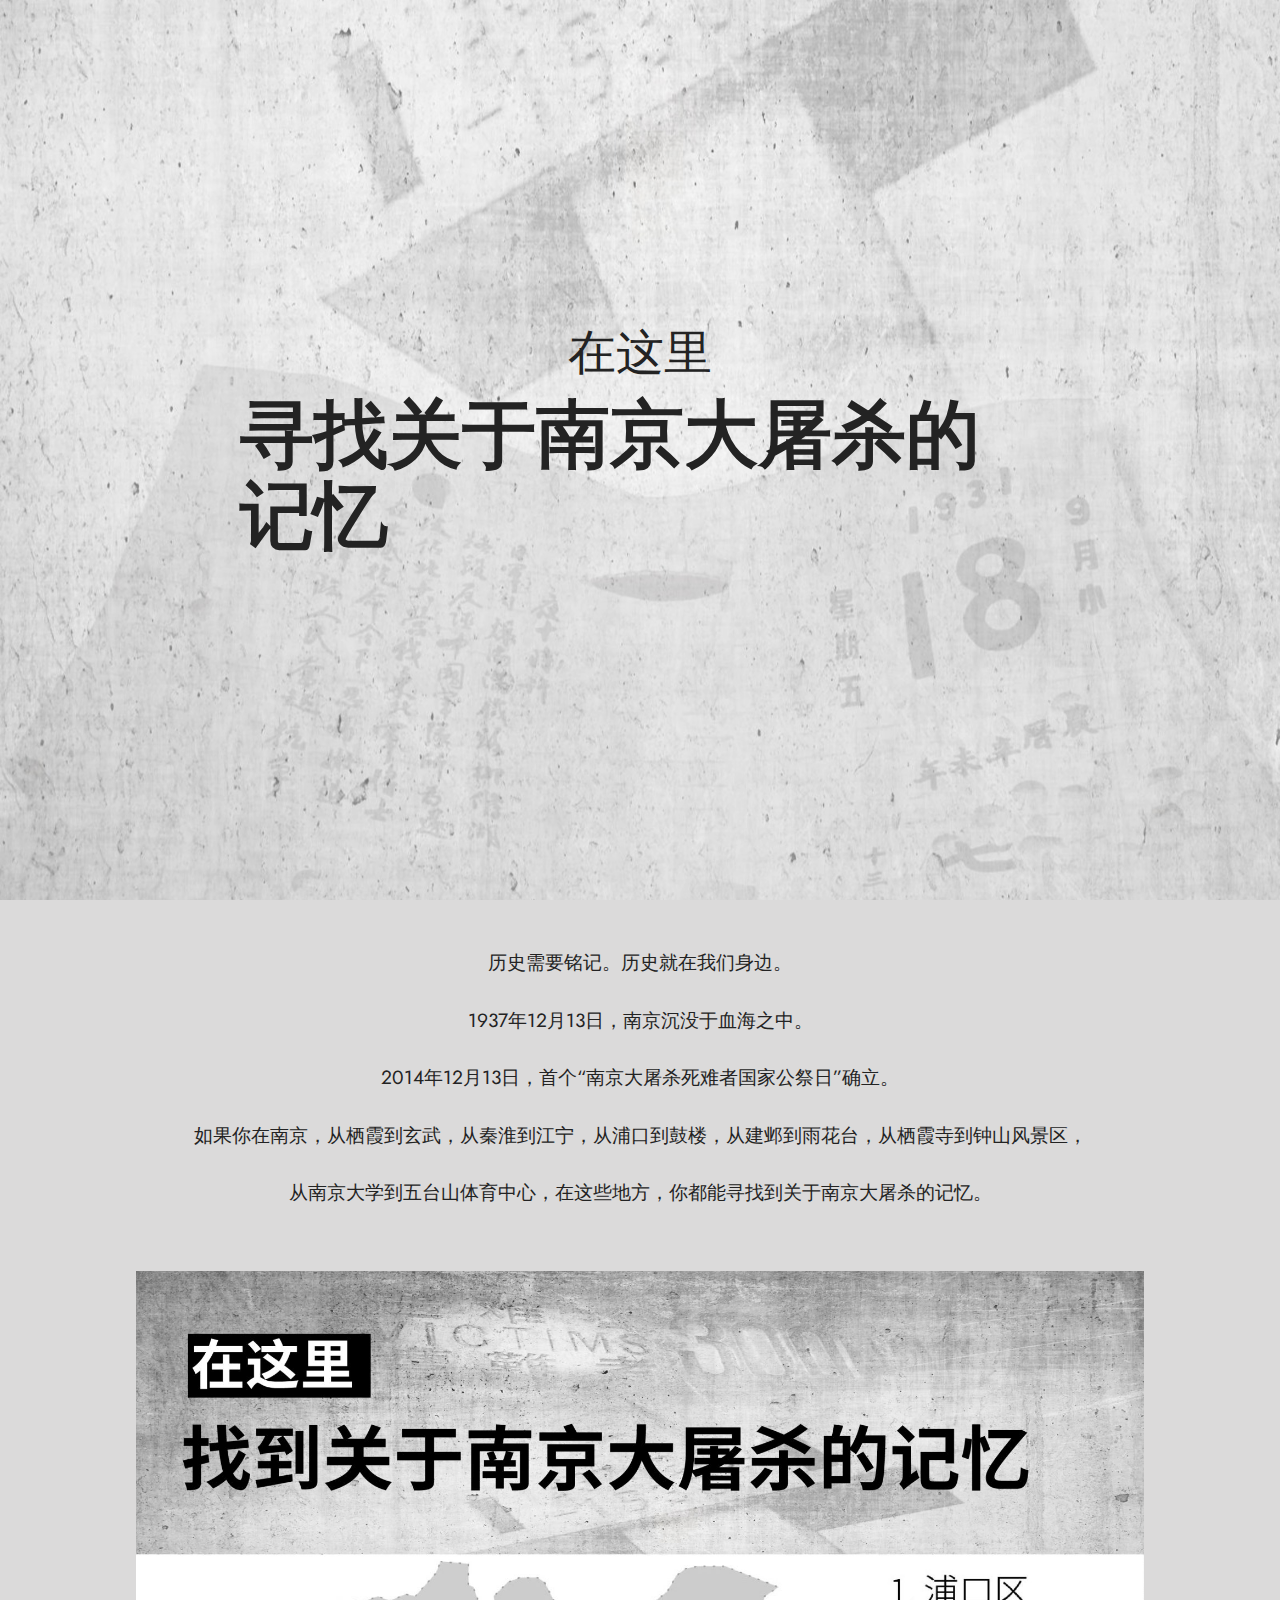
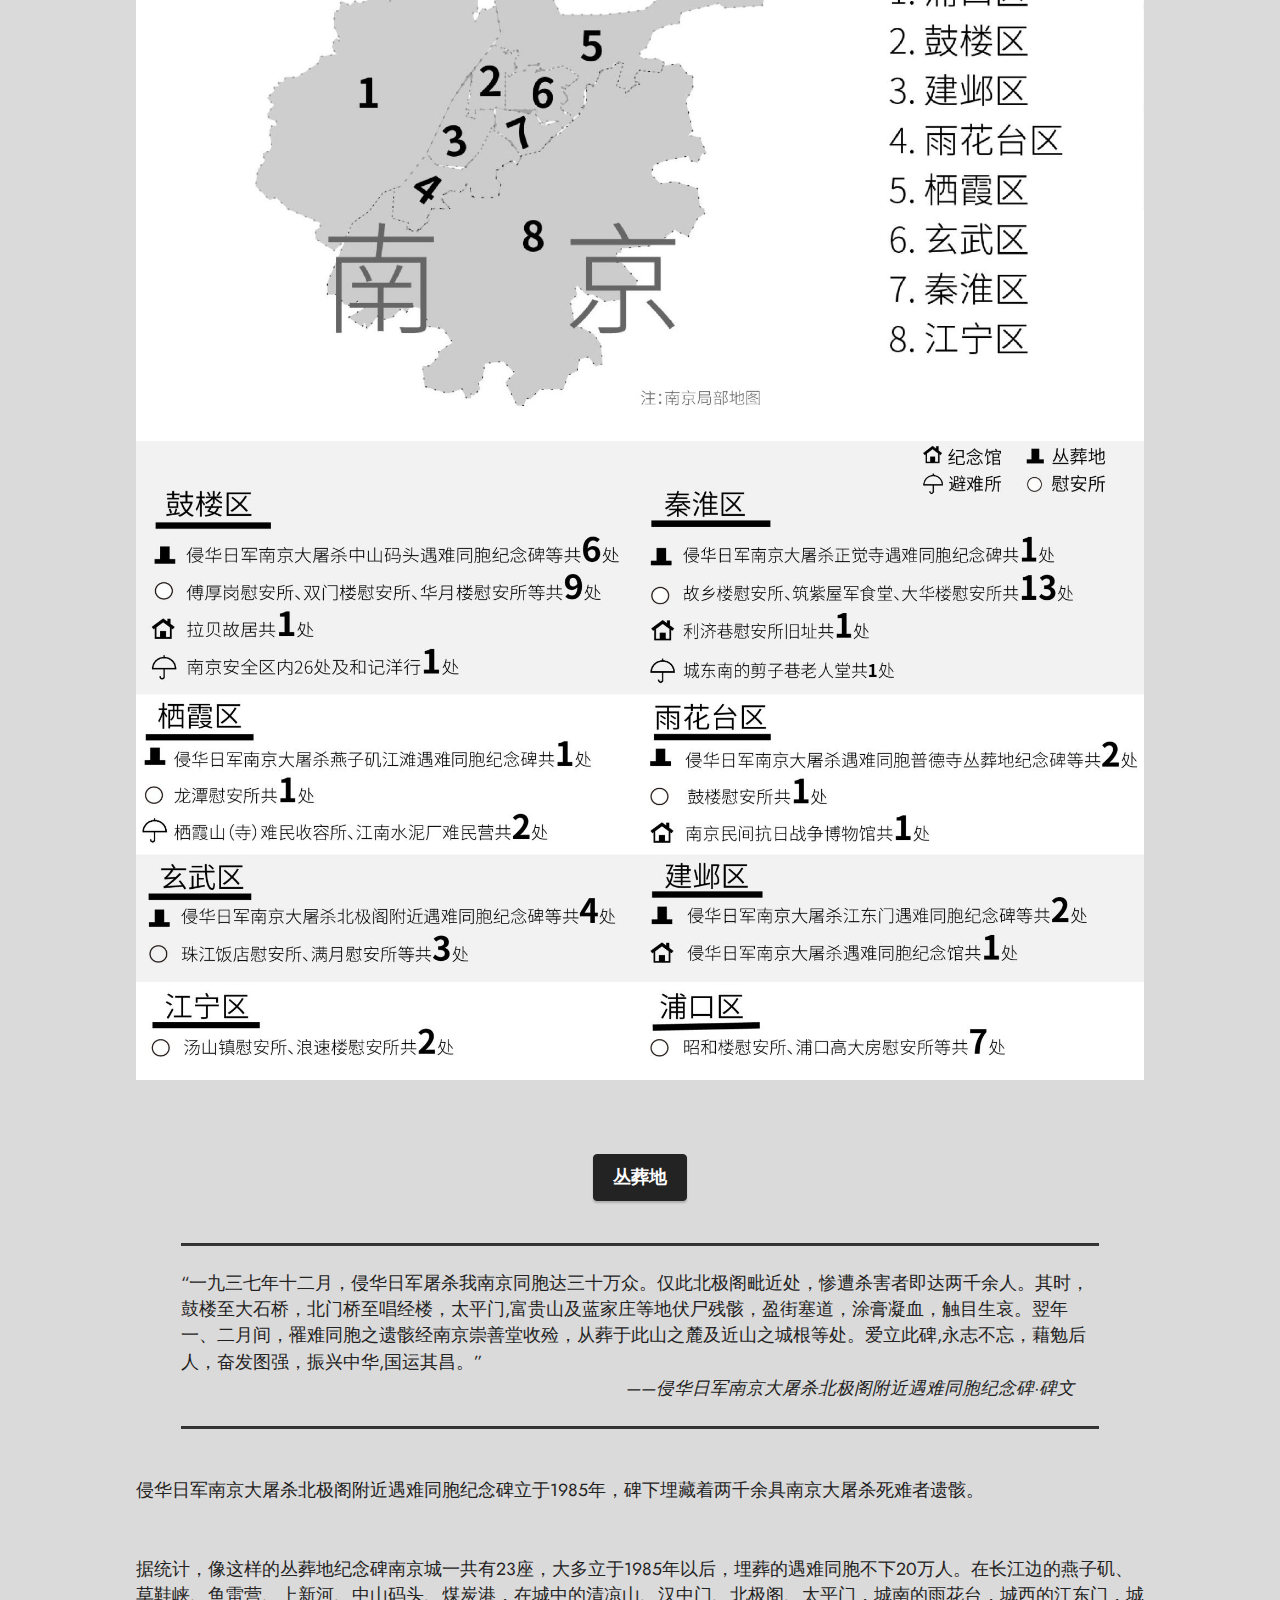
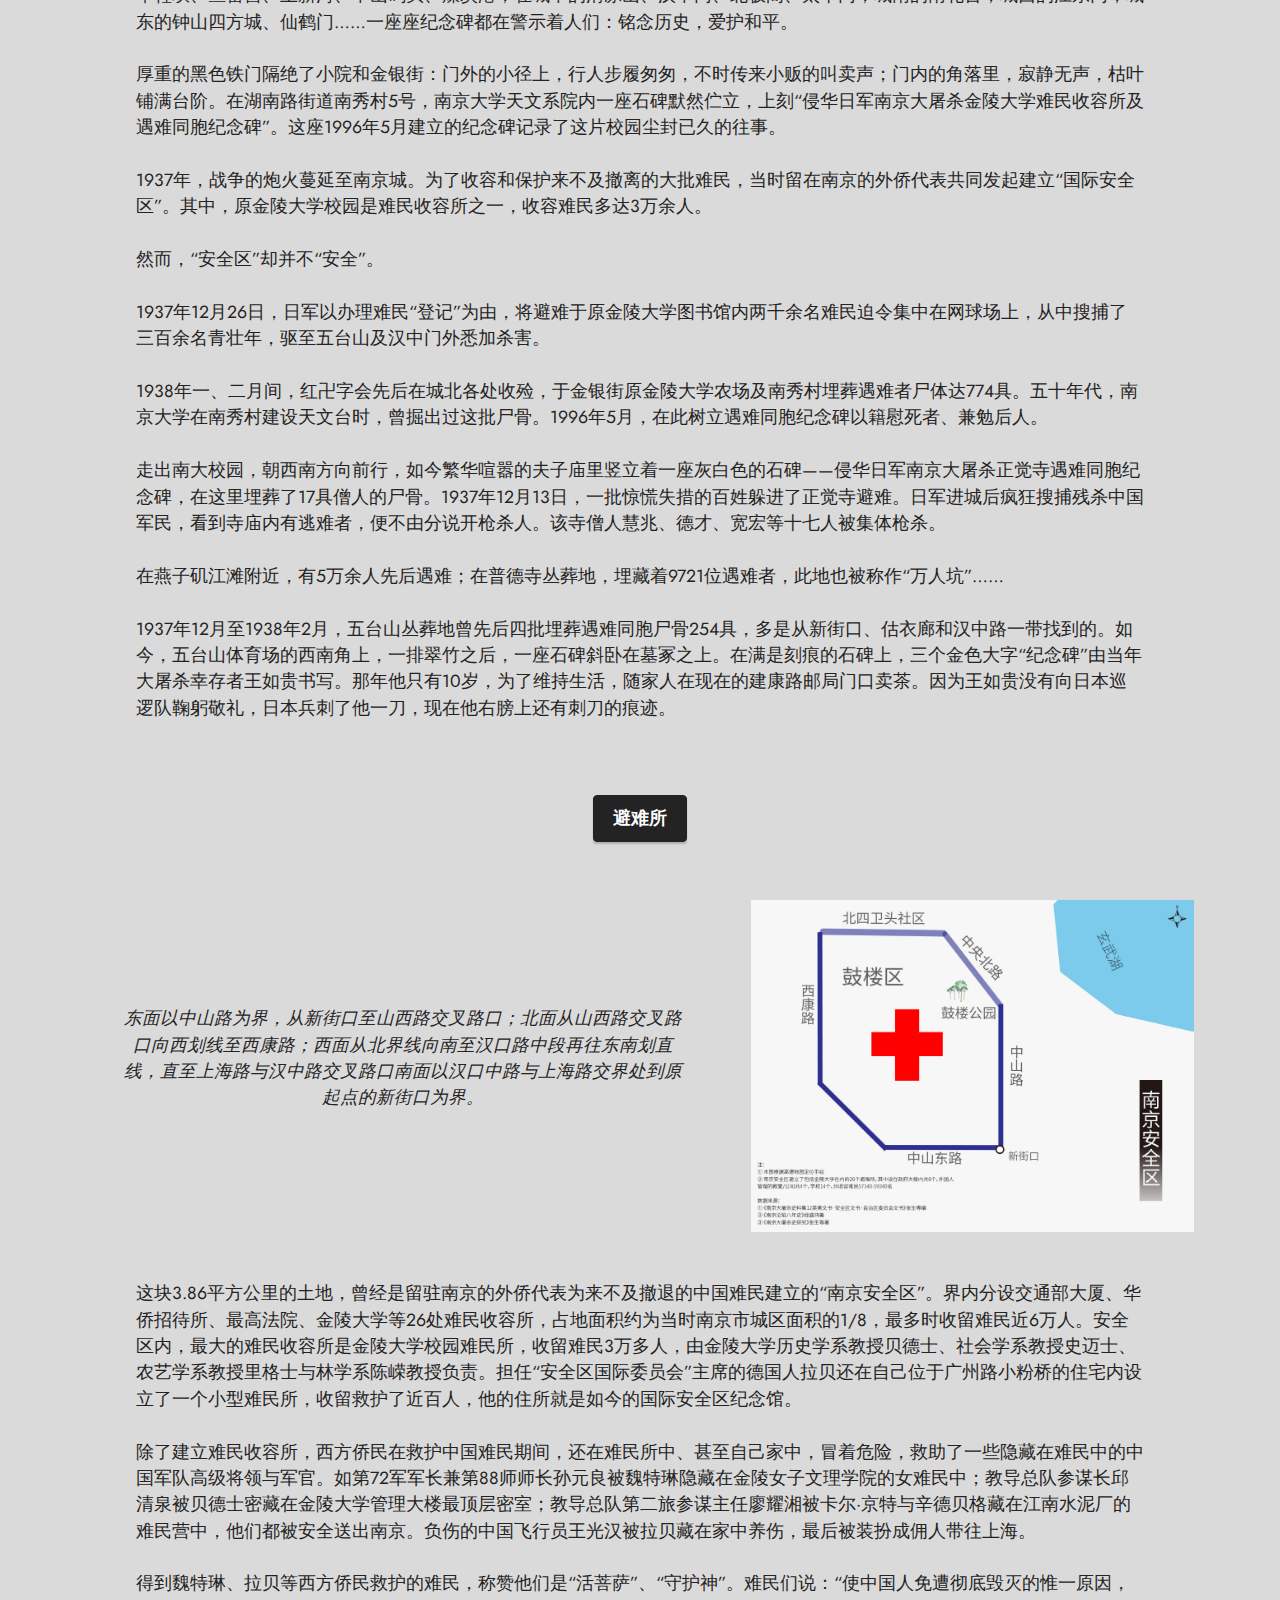
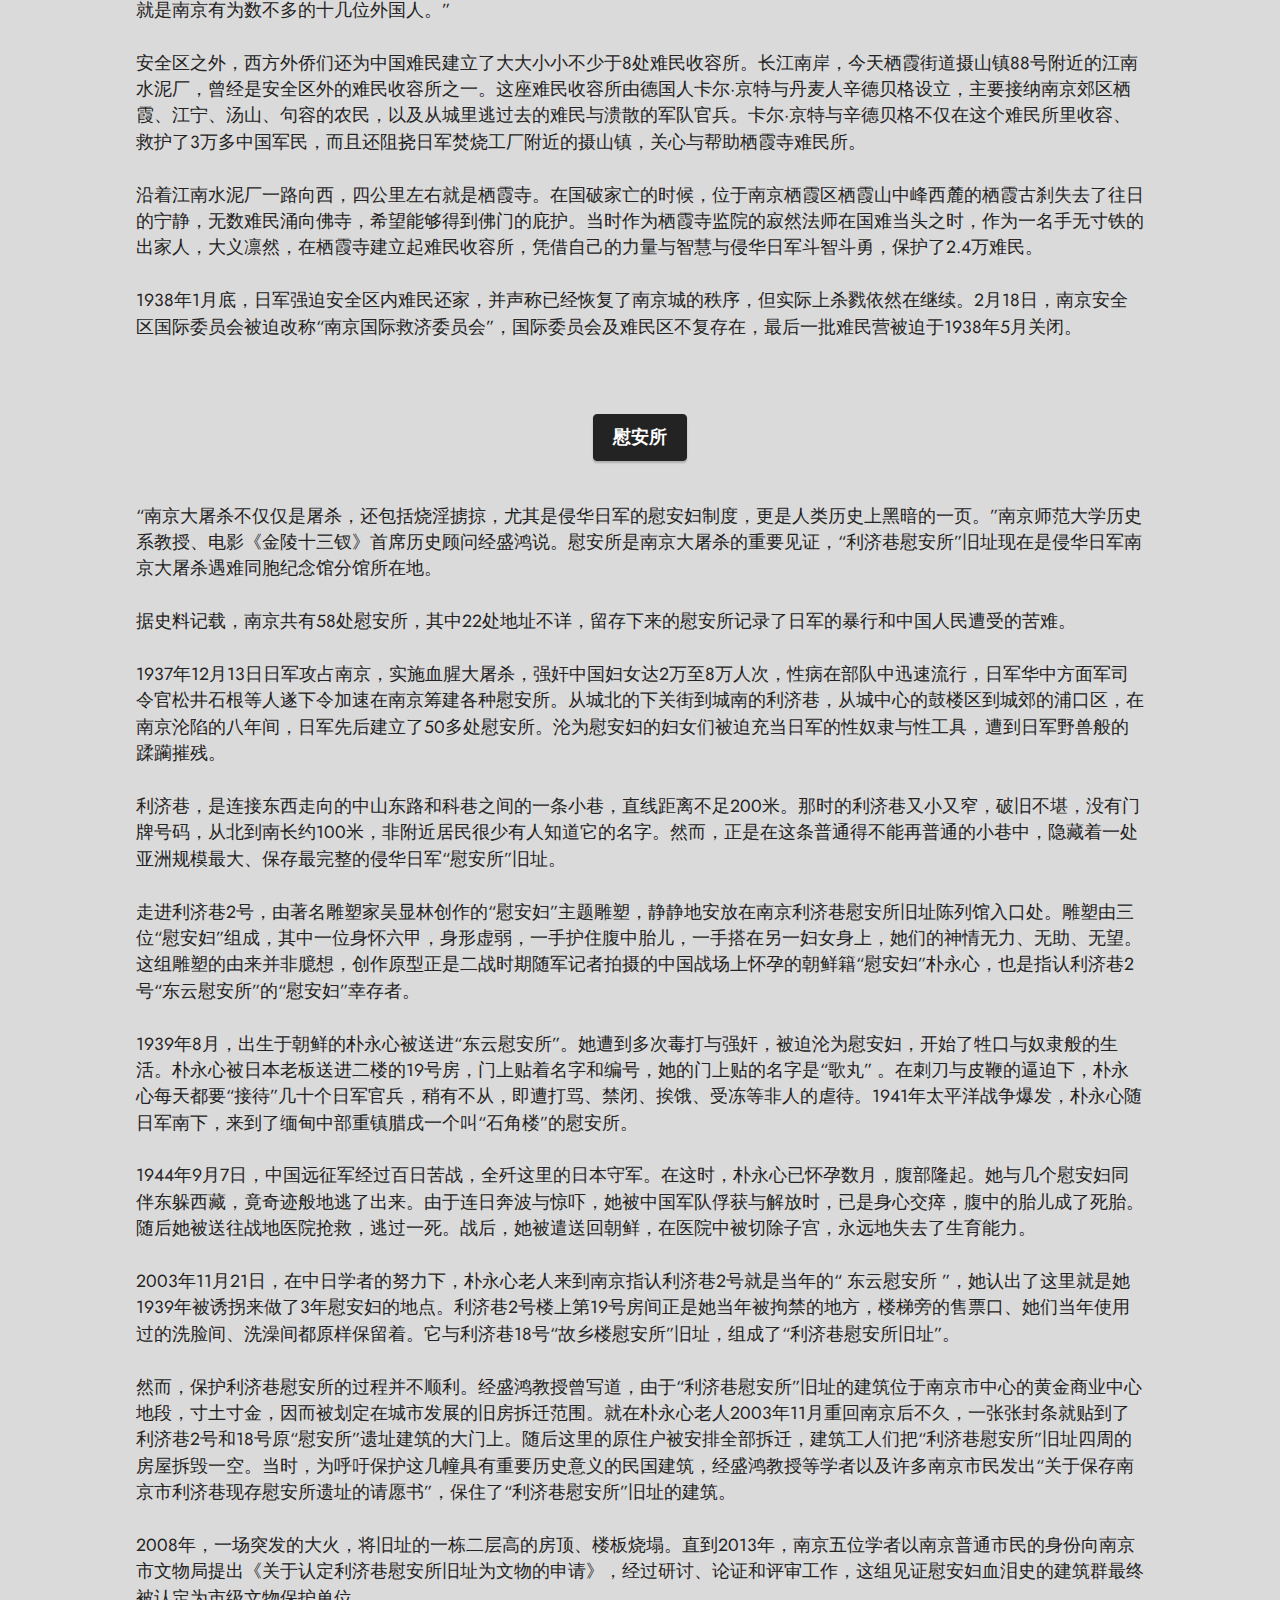
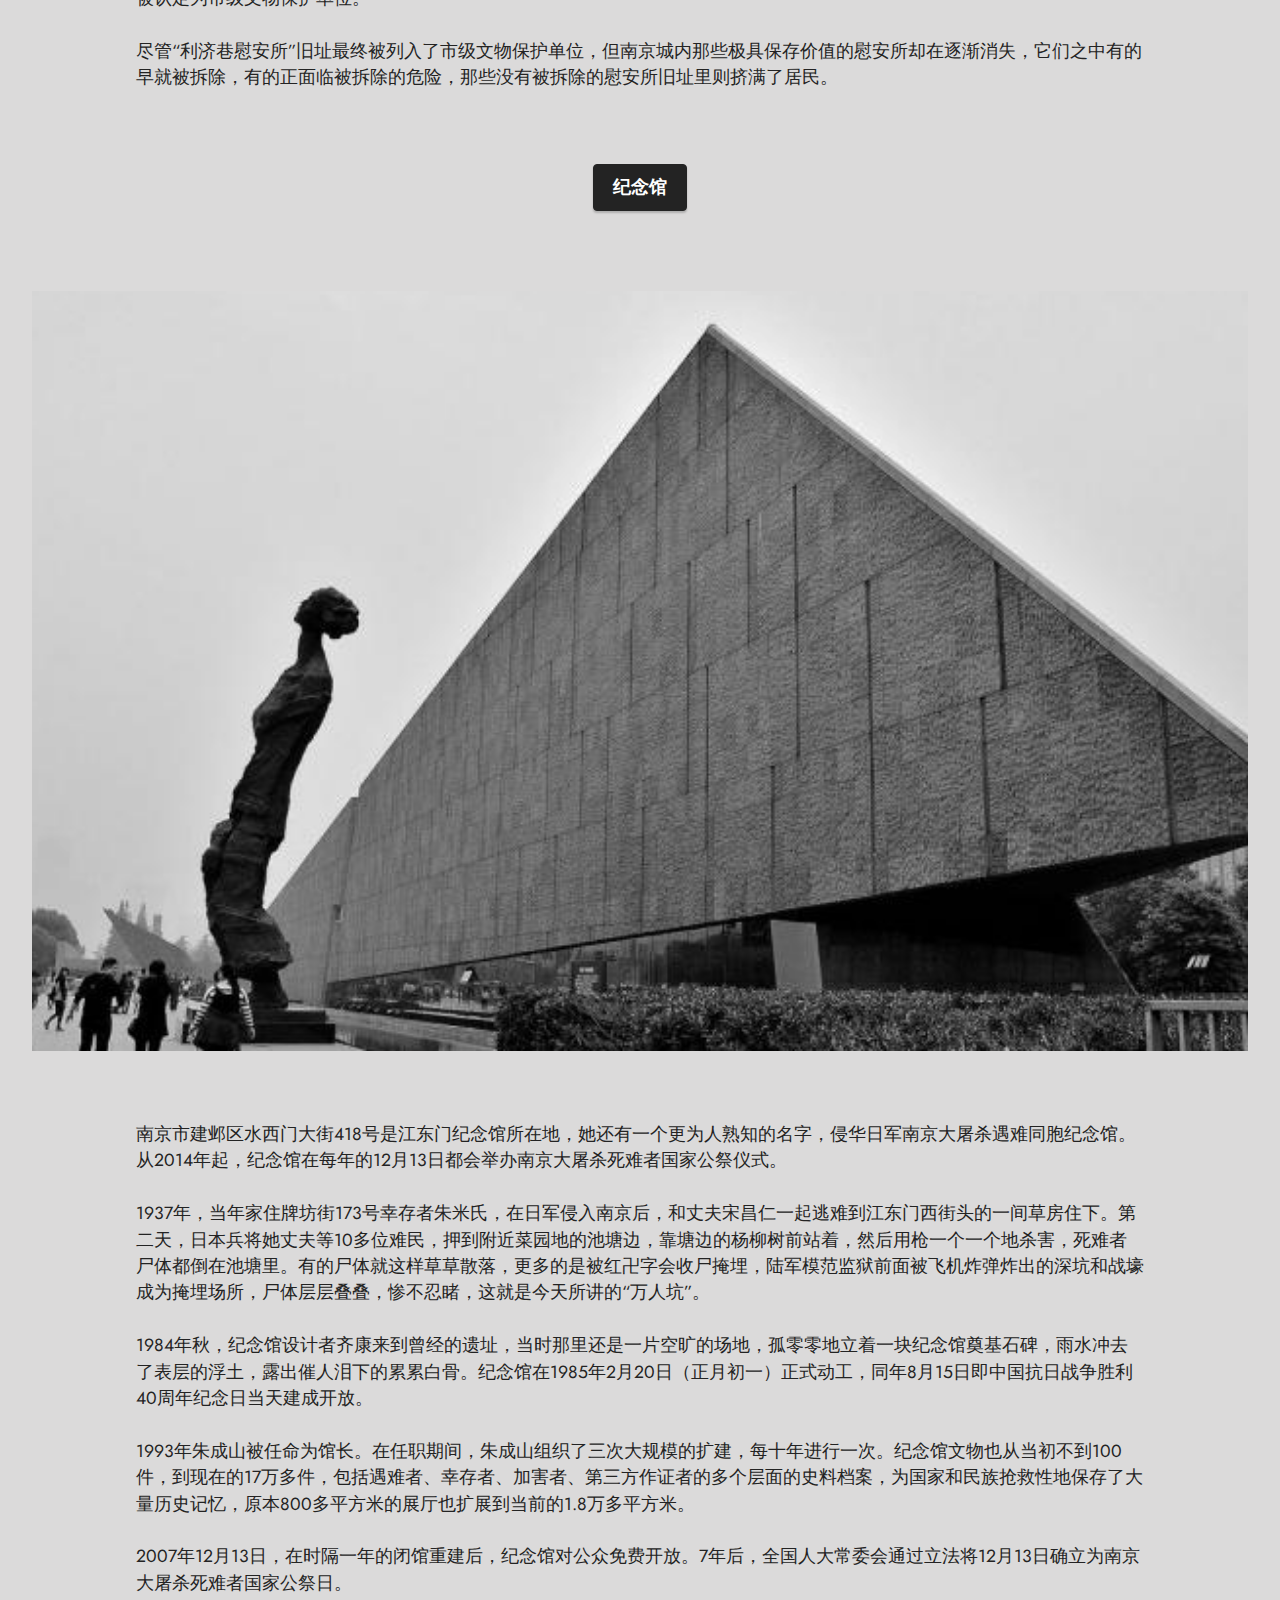
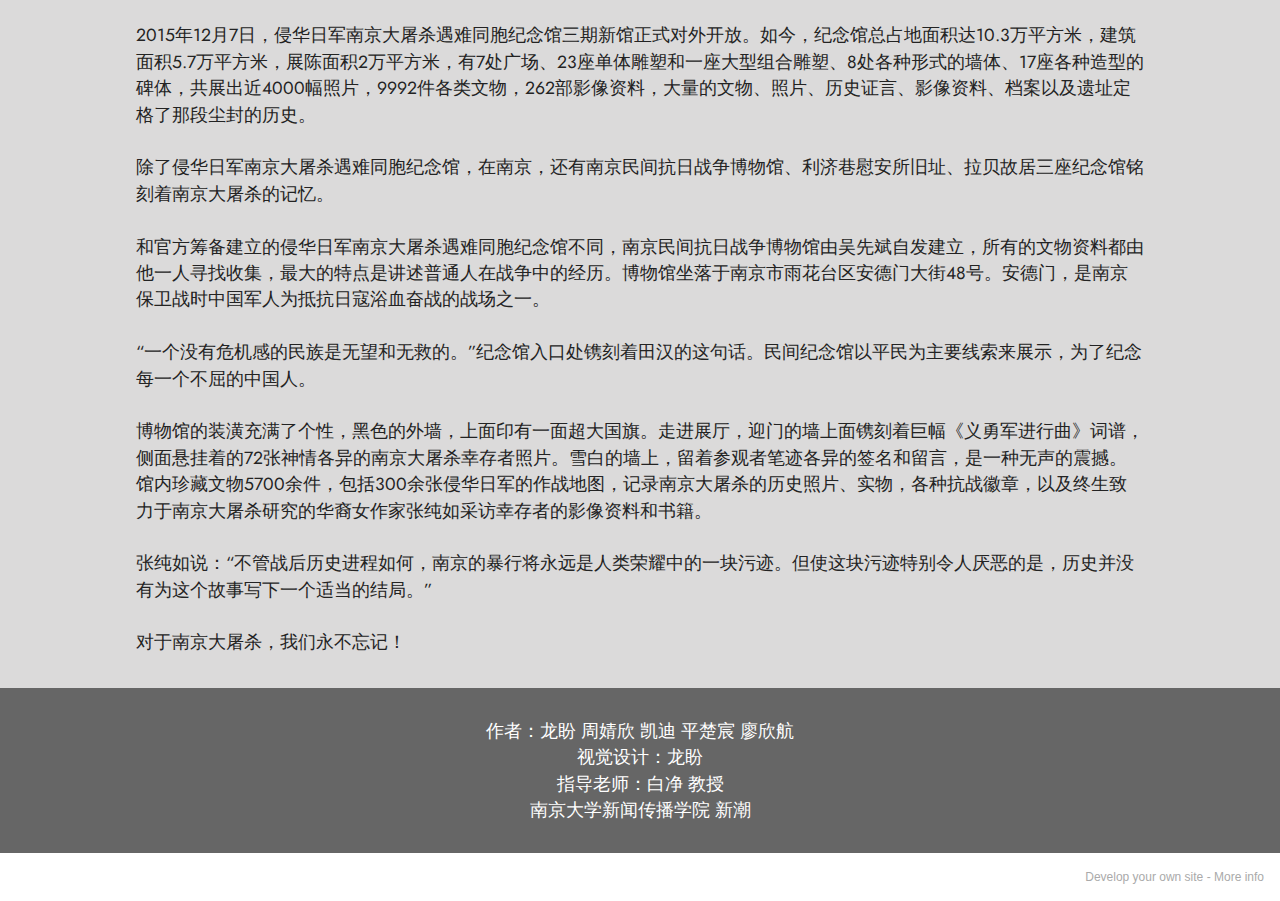
==== commit 9da3ced8: "all" ====
--- a/inde.html
+++ b/inde.html
@@ -327,7 +327,7 @@
             </div>
         </div>
     </div>
-</section><section style="background-color: #fff; font-family: -apple-system, BlinkMacSystemFont, 'Segoe UI', 'Roboto', 'Helvetica Neue', Arial, sans-serif; color:#aaa; font-size:12px; padding: 0; align-items: center; display: flex;"><a href="https://mobirise.site/e" style="flex: 1 1; height: 3rem; padding-left: 1rem;"></a><p style="flex: 0 0 auto; margin:0; padding-right:1rem;">Designed with Mobirise - <a href="https://mobirise.site/l" style="color:#aaa;">Read more</a></p></section><script src="assets/web/assets/jquery/jquery.min.js"></script>  <script src="assets/popper/popper.min.js"></script>  <script src="assets/tether/tether.min.js"></script>  <script src="assets/bootstrap/js/bootstrap.min.js"></script>  <script src="assets/smoothscroll/smooth-scroll.js"></script>  <script src="assets/theme/js/script.js"></script>  
+</section><section style="background-color: #fff; font-family: -apple-system, BlinkMacSystemFont, 'Segoe UI', 'Roboto', 'Helvetica Neue', Arial, sans-serif; color:#aaa; font-size:12px; padding: 0; align-items: center; display: flex;"><a href="https://mobirise.site/n" style="flex: 1 1; height: 3rem; padding-left: 1rem;"></a><p style="flex: 0 0 auto; margin:0; padding-right:1rem;">Develop your own site - <a href="https://mobirise.site/v" style="color:#aaa;">More info</a></p></section><script src="assets/web/assets/jquery/jquery.min.js"></script>  <script src="assets/popper/popper.min.js"></script>  <script src="assets/tether/tether.min.js"></script>  <script src="assets/bootstrap/js/bootstrap.min.js"></script>  <script src="assets/smoothscroll/smooth-scroll.js"></script>  <script src="assets/theme/js/script.js"></script>  
   
   
 </body>
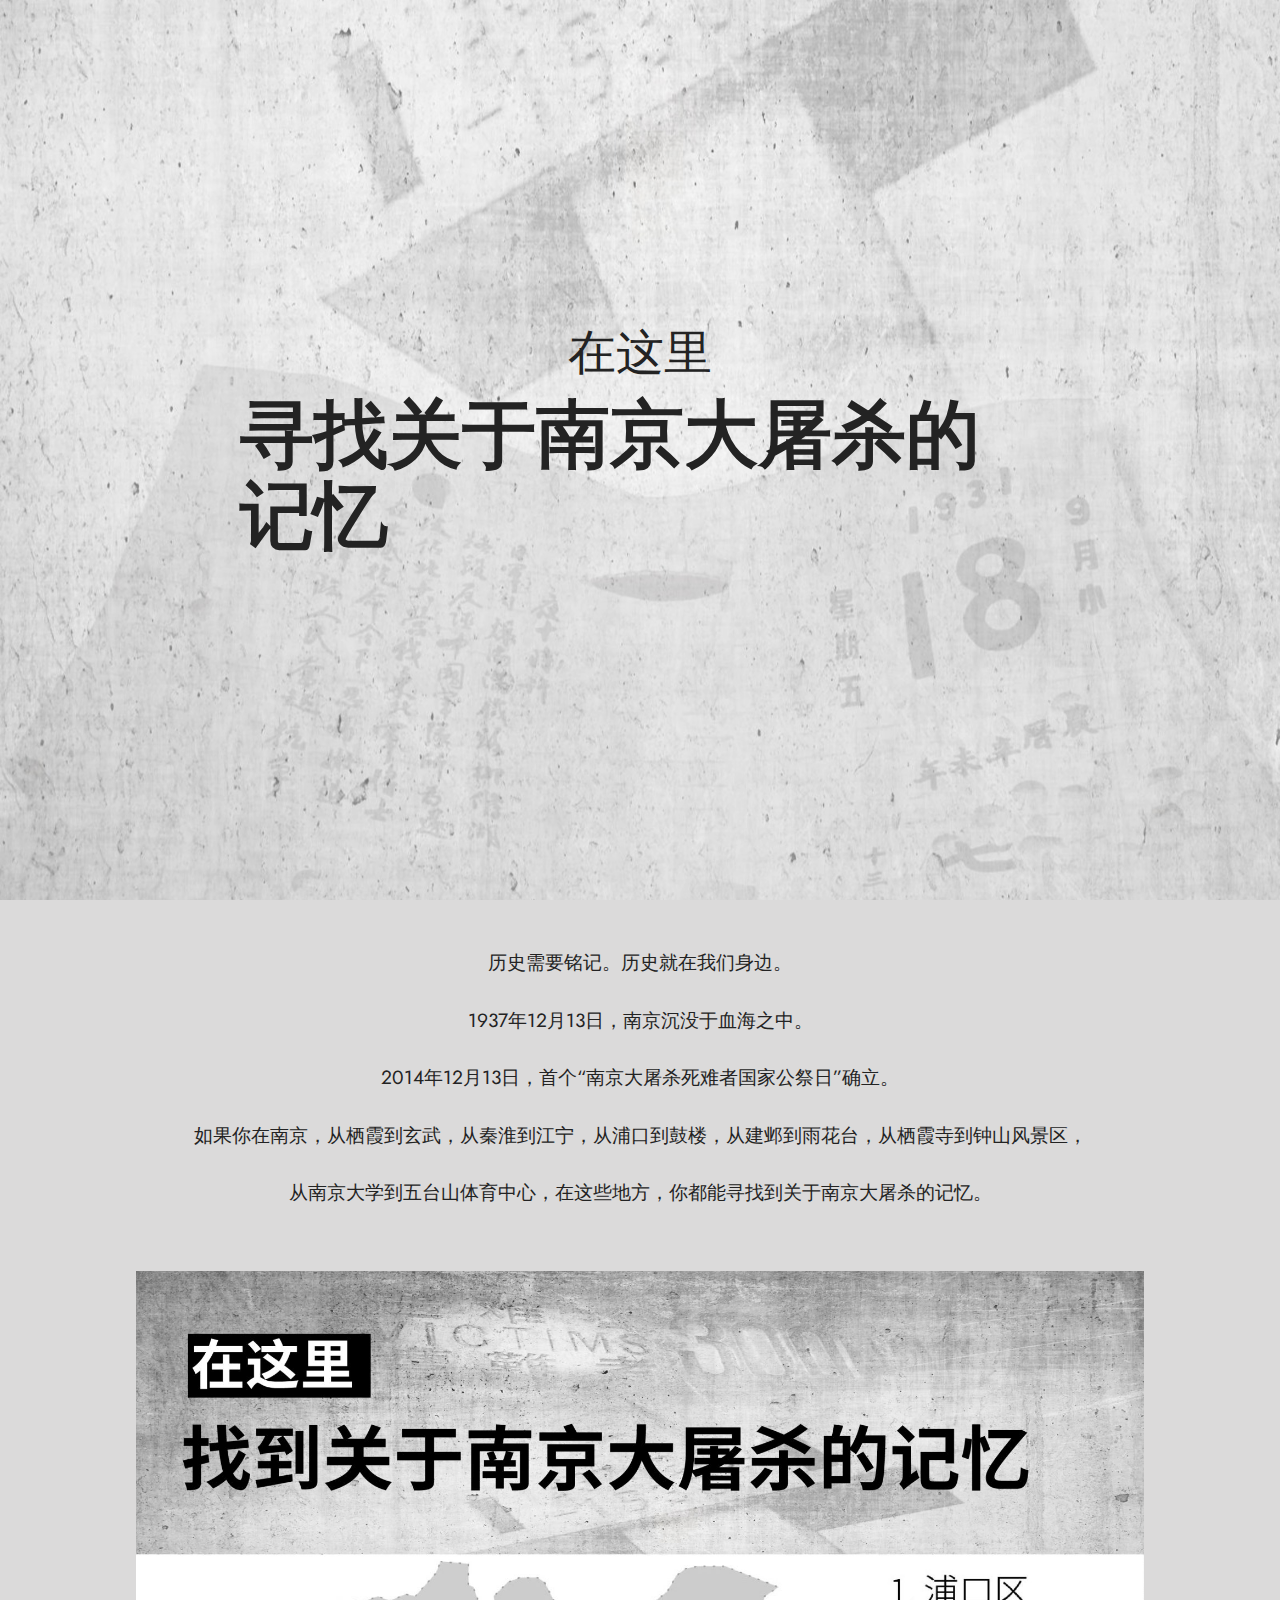
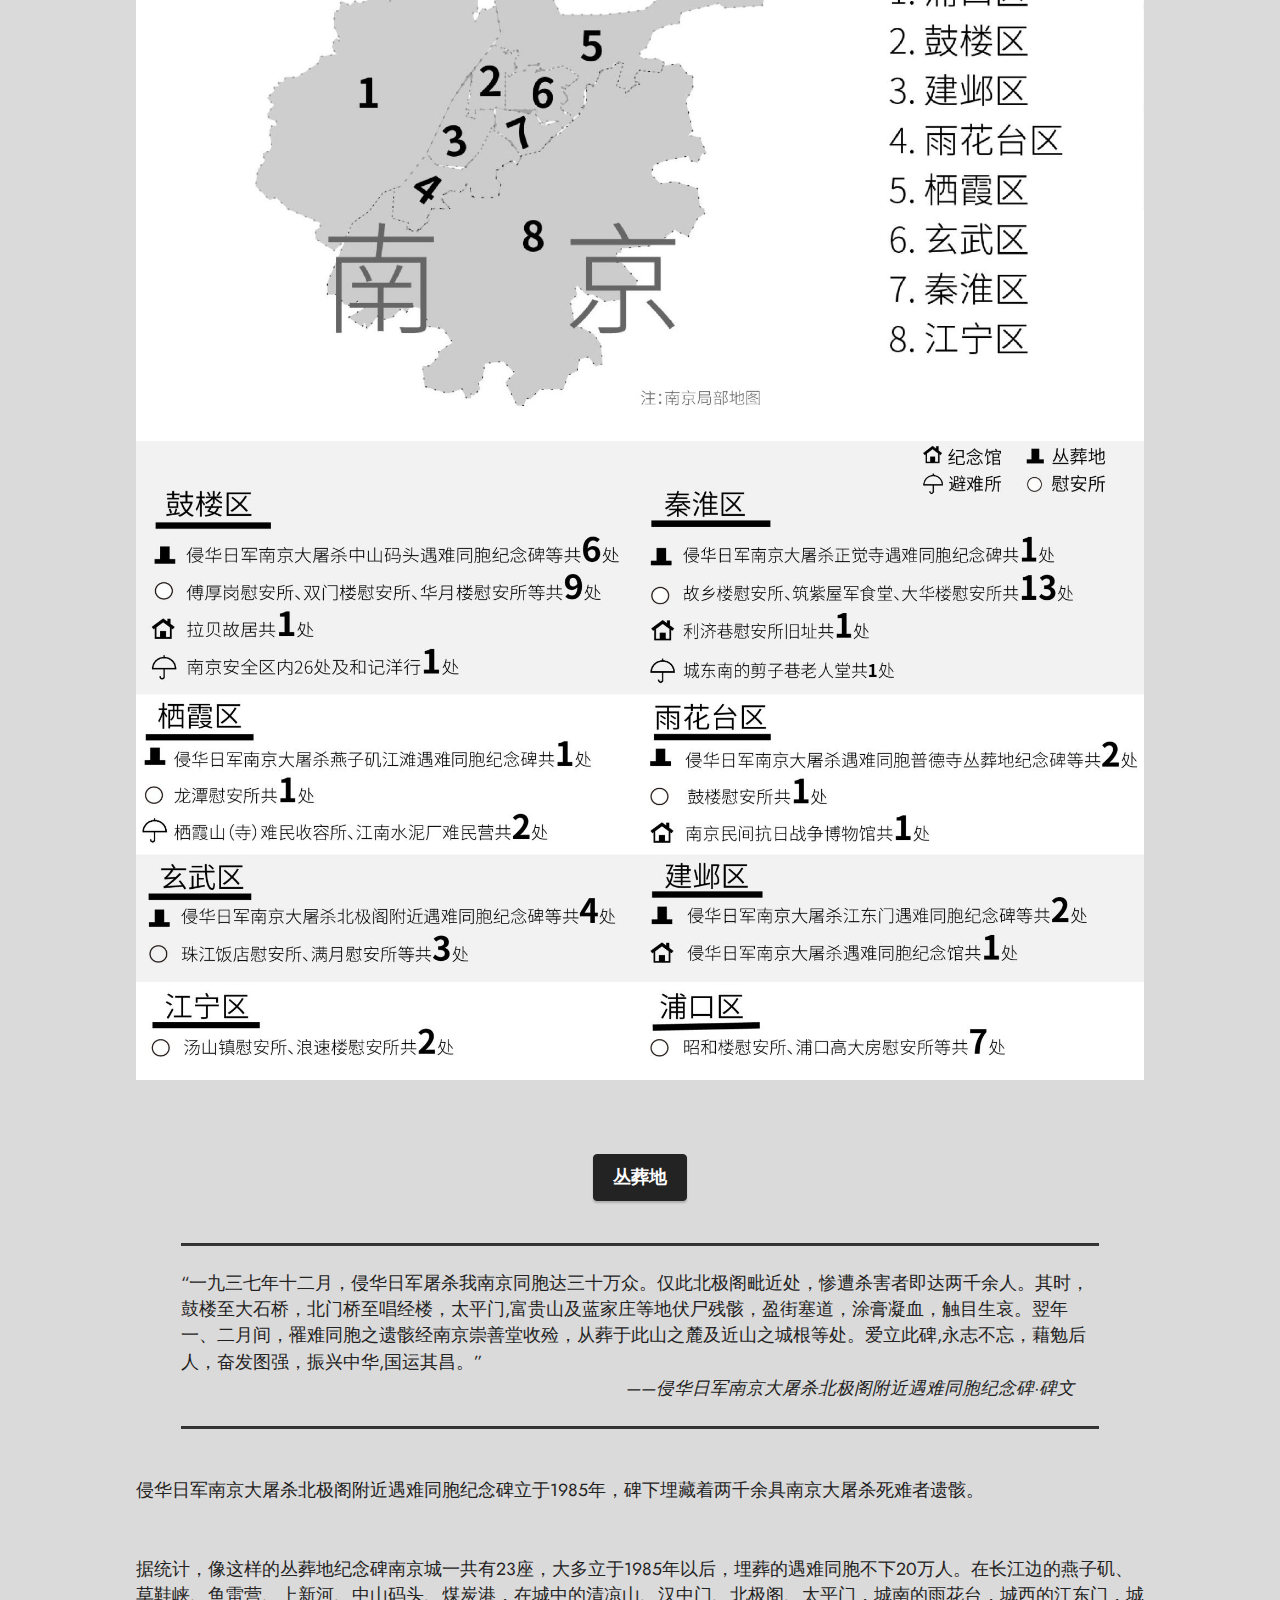
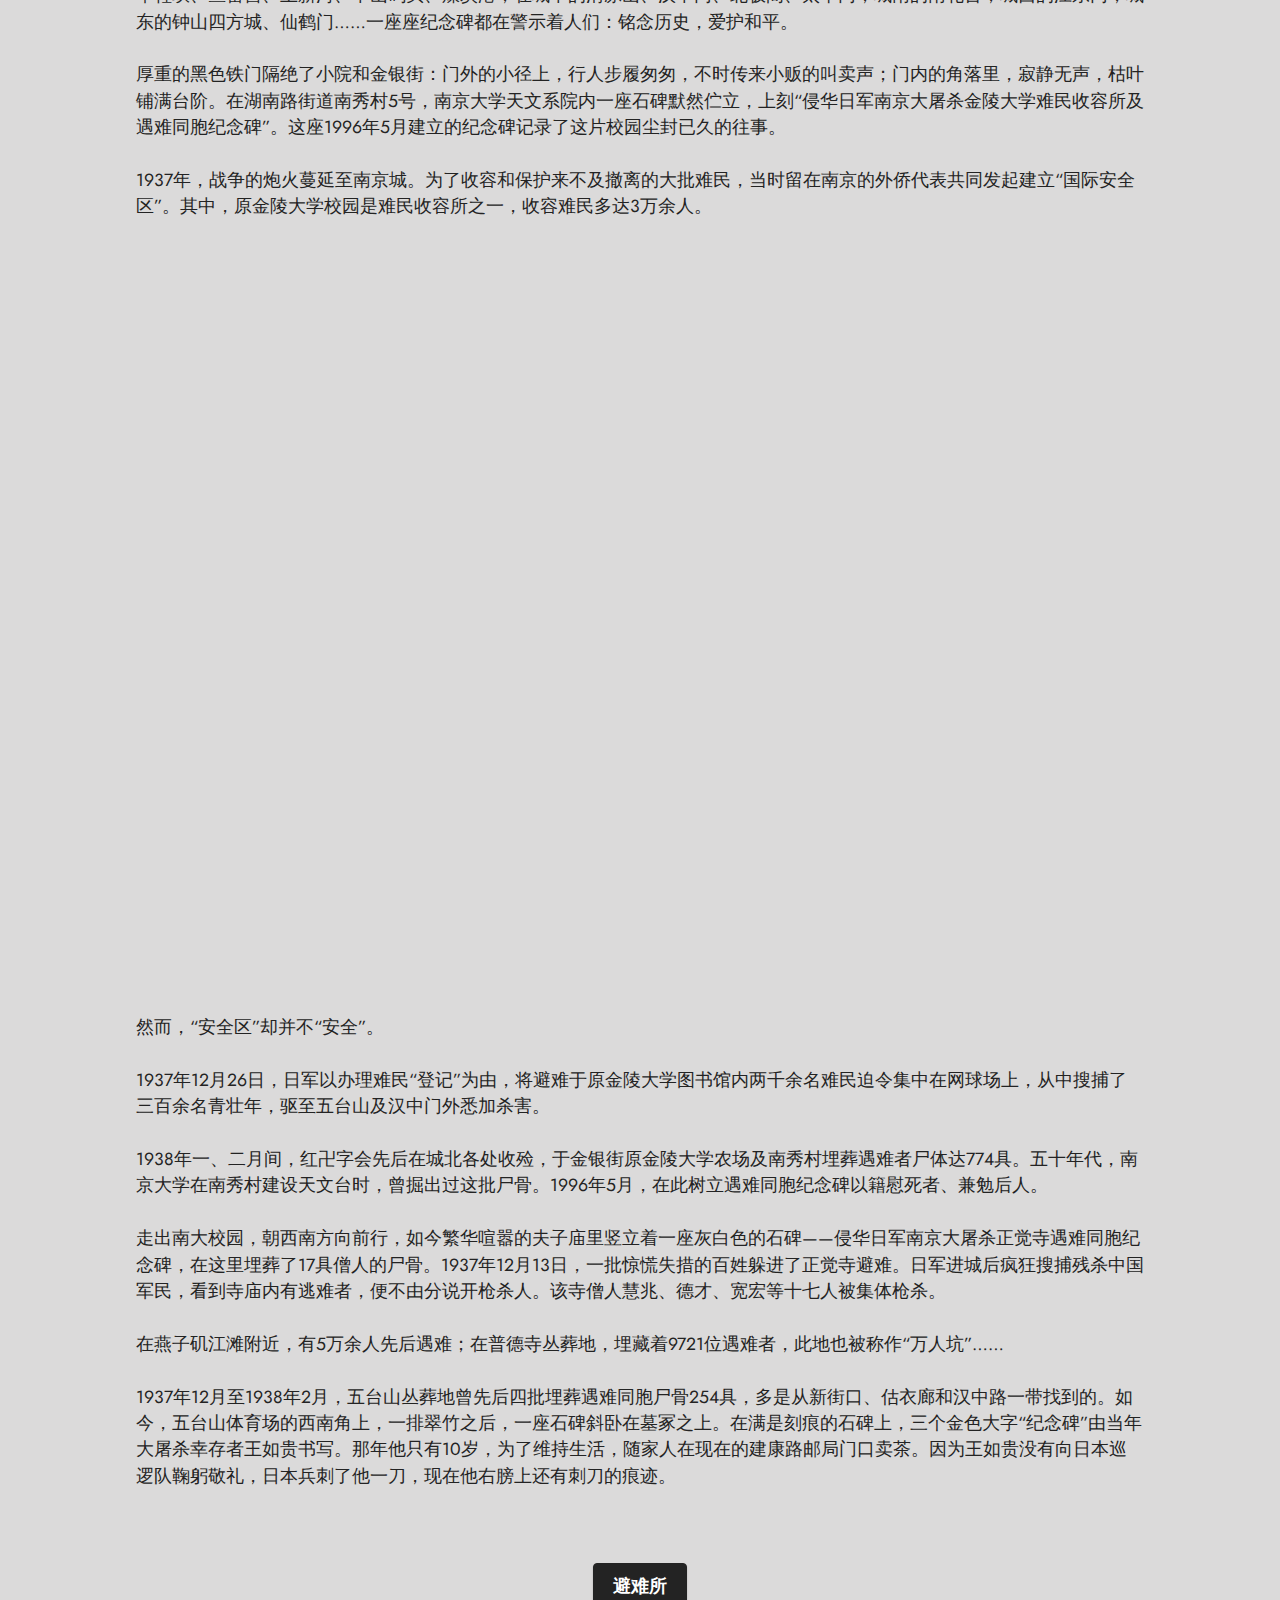
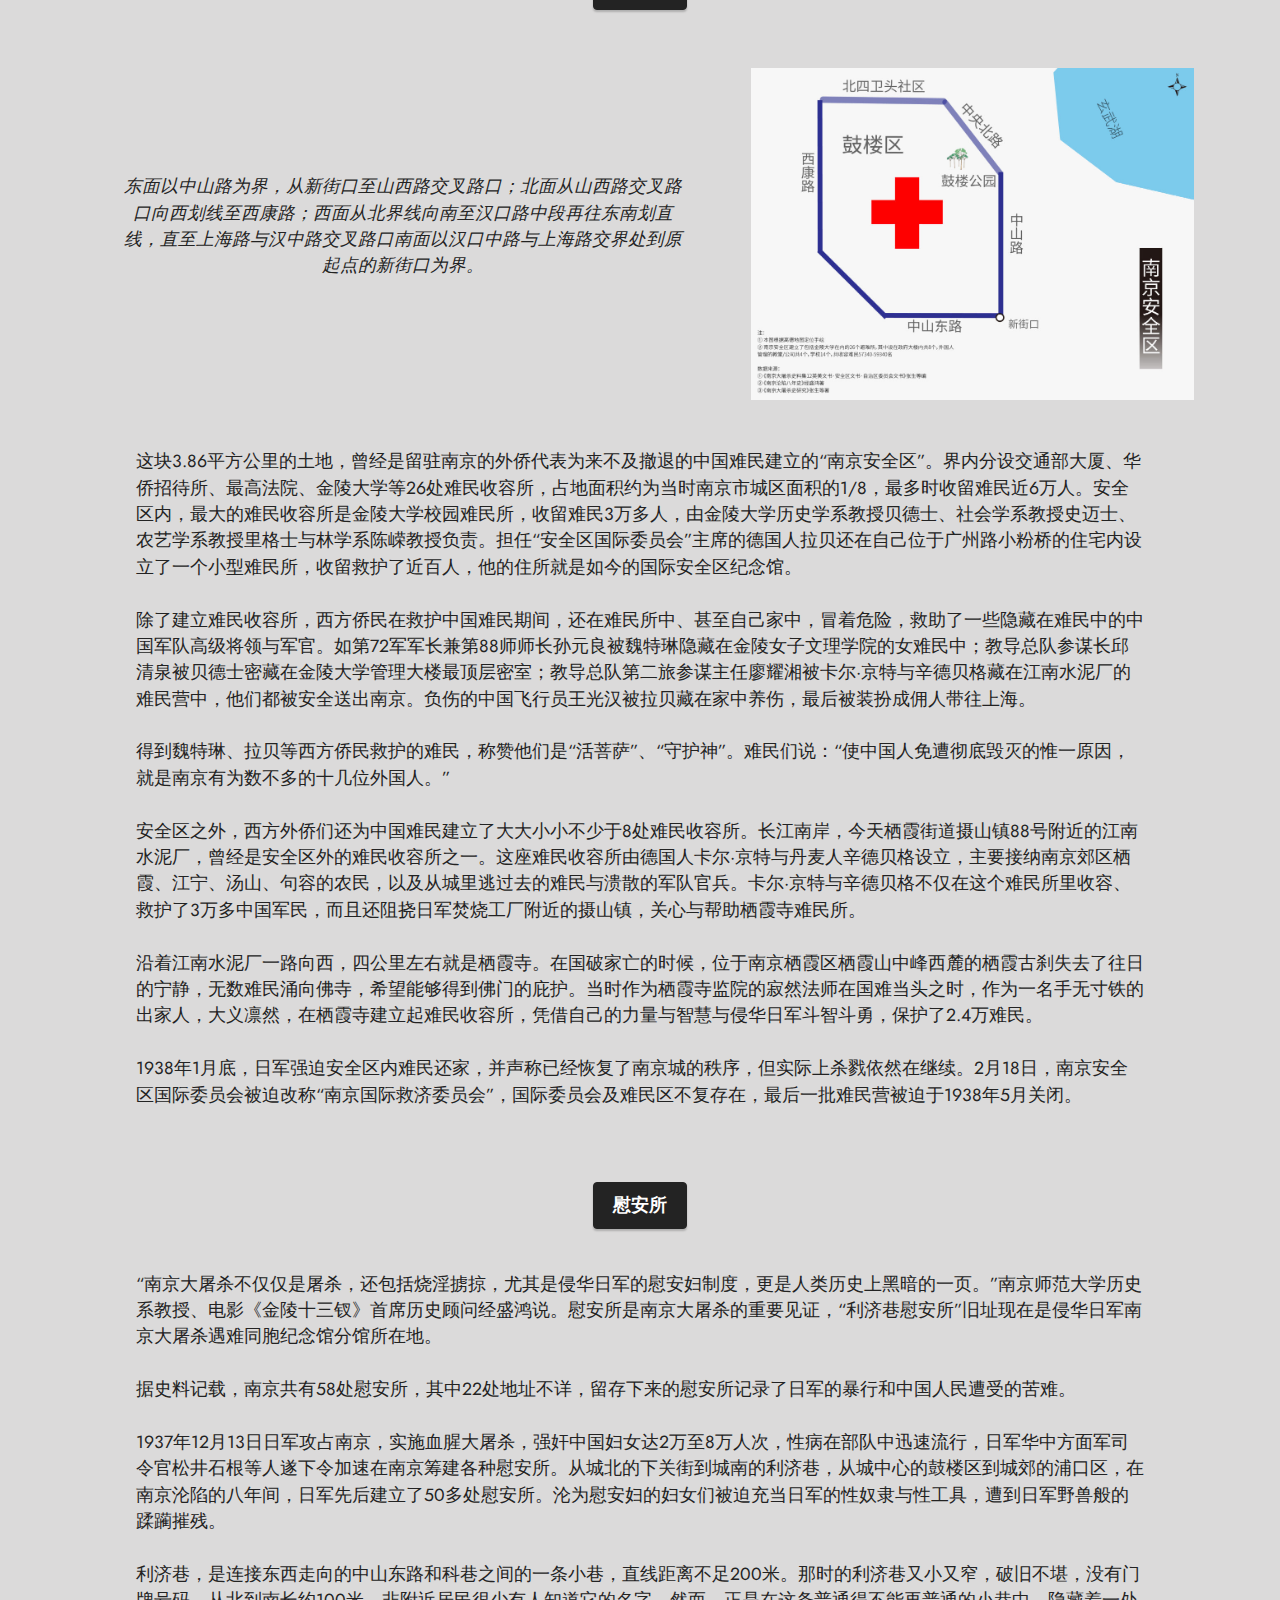
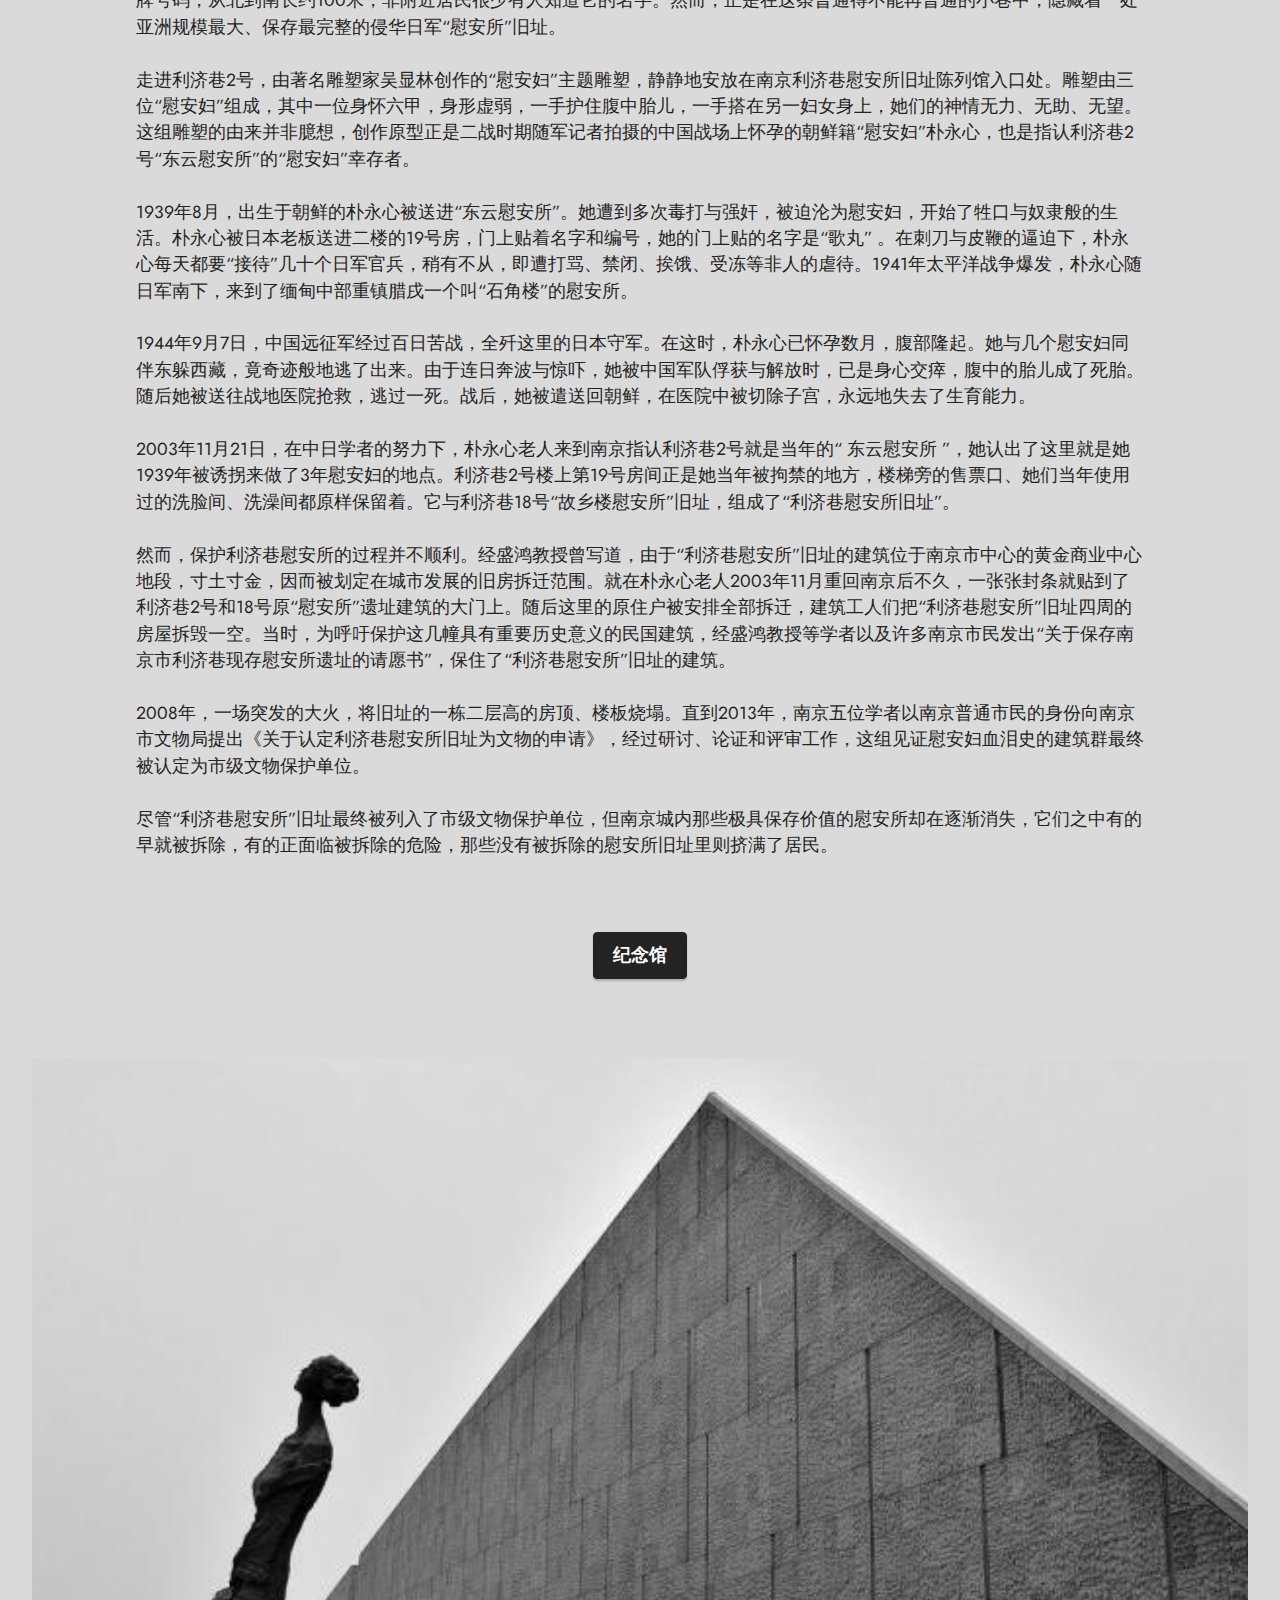
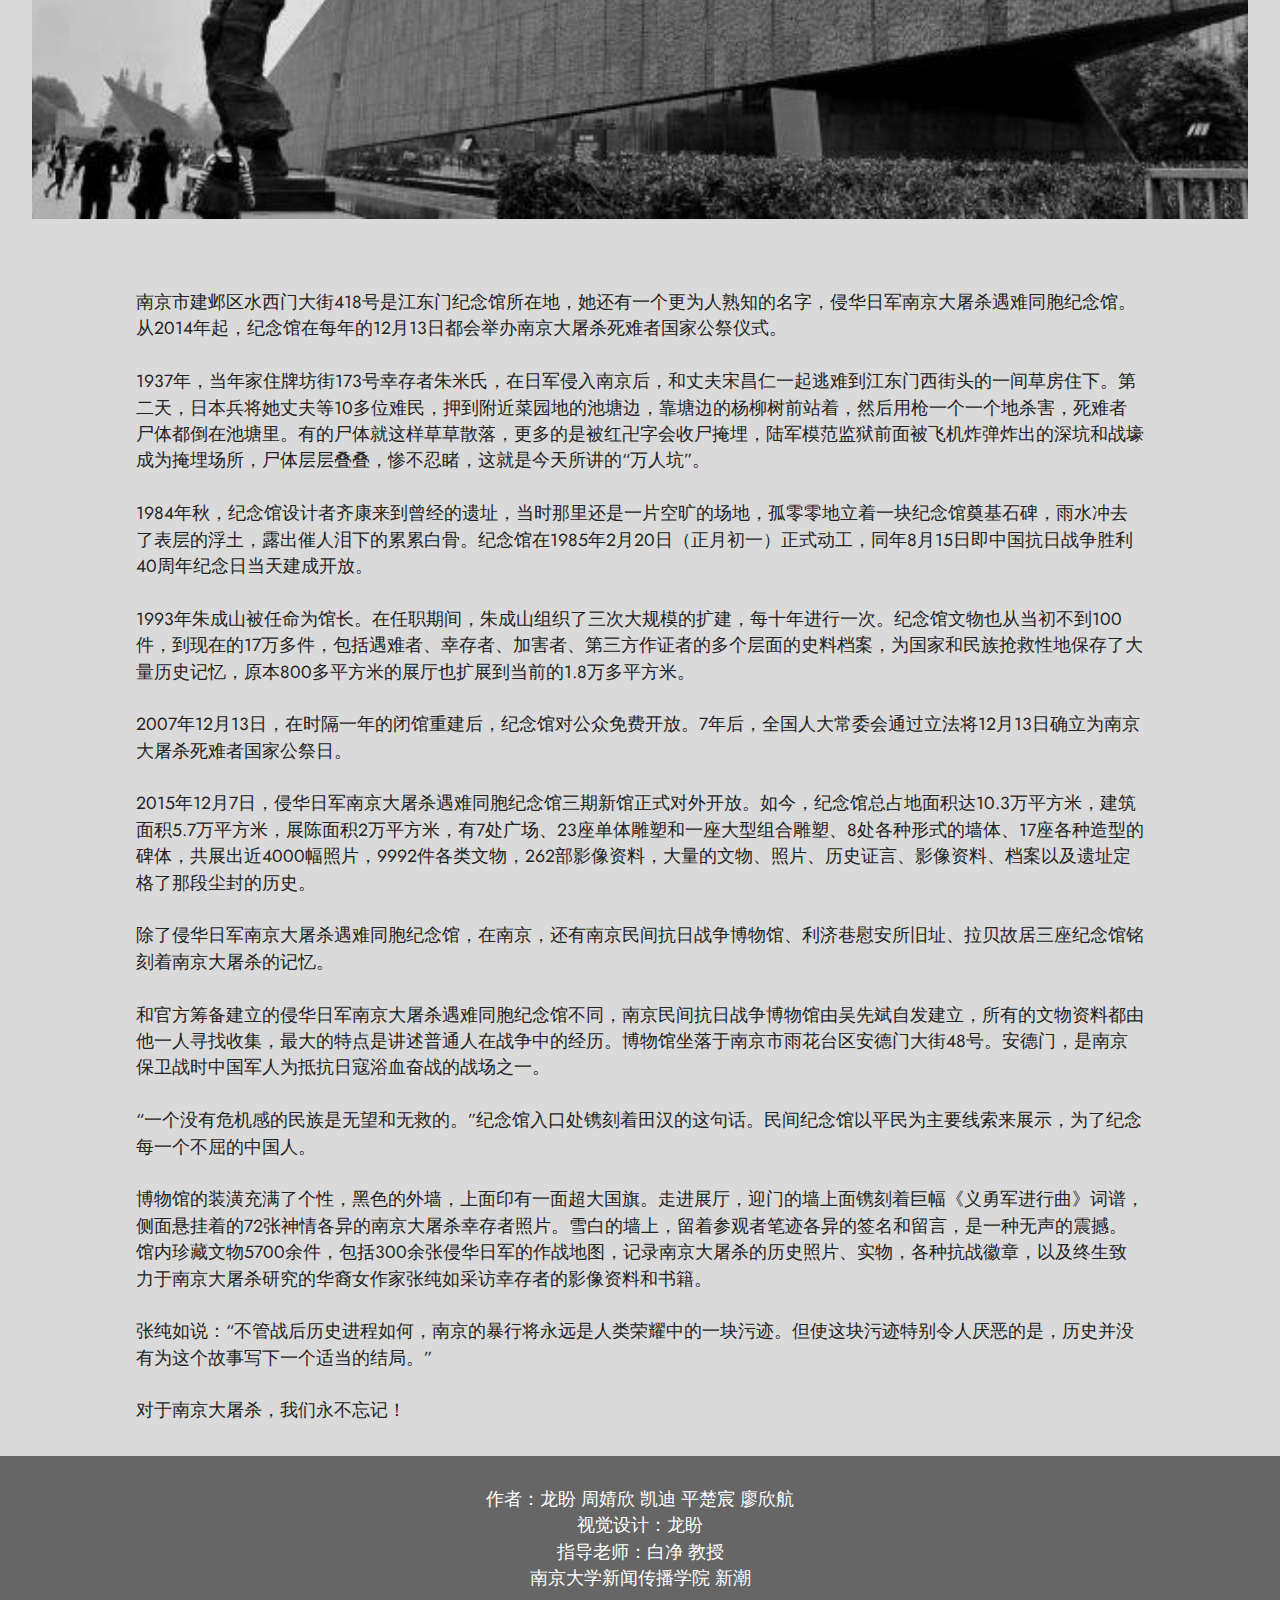
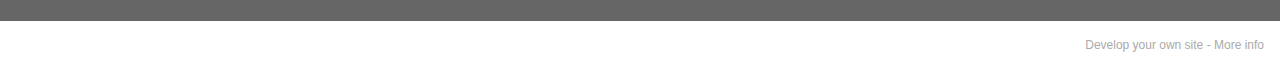
==== commit 08d585d2: "Update inde.html" ====
--- a/inde.html
+++ b/inde.html
@@ -132,6 +132,7 @@
 </div><div>
 </div><div>1937年，战争的炮火蔓延至南京城。为了收容和保护来不及撤离的大批难民，当时留在南京的外侨代表共同发起建立“国际安全区”。其中，原金陵大学校园是难民收容所之一，收容难民多达3万余人。</div><br><div>
 </div><div>
+<iframe width="1024" height="768" frameborder="0" src="https://anapub.geoq.cn/3d28a9a8031eeaee5b899c0aa97360c5.ws"></iframe>                  
 </div><div>然而，“安全区”却并不“安全”。</div><br><div>
 </div><div>
 </div><div>1937年12月26日，日军以办理难民“登记”为由，将避难于原金陵大学图书馆内两千余名难民迫令集中在网球场上，从中搜捕了三百余名青壮年，驱至五台山及汉中门外悉加杀害。</div><br><div>
@@ -331,4 +332,4 @@
   
   
 </body>
-</html>+</html>
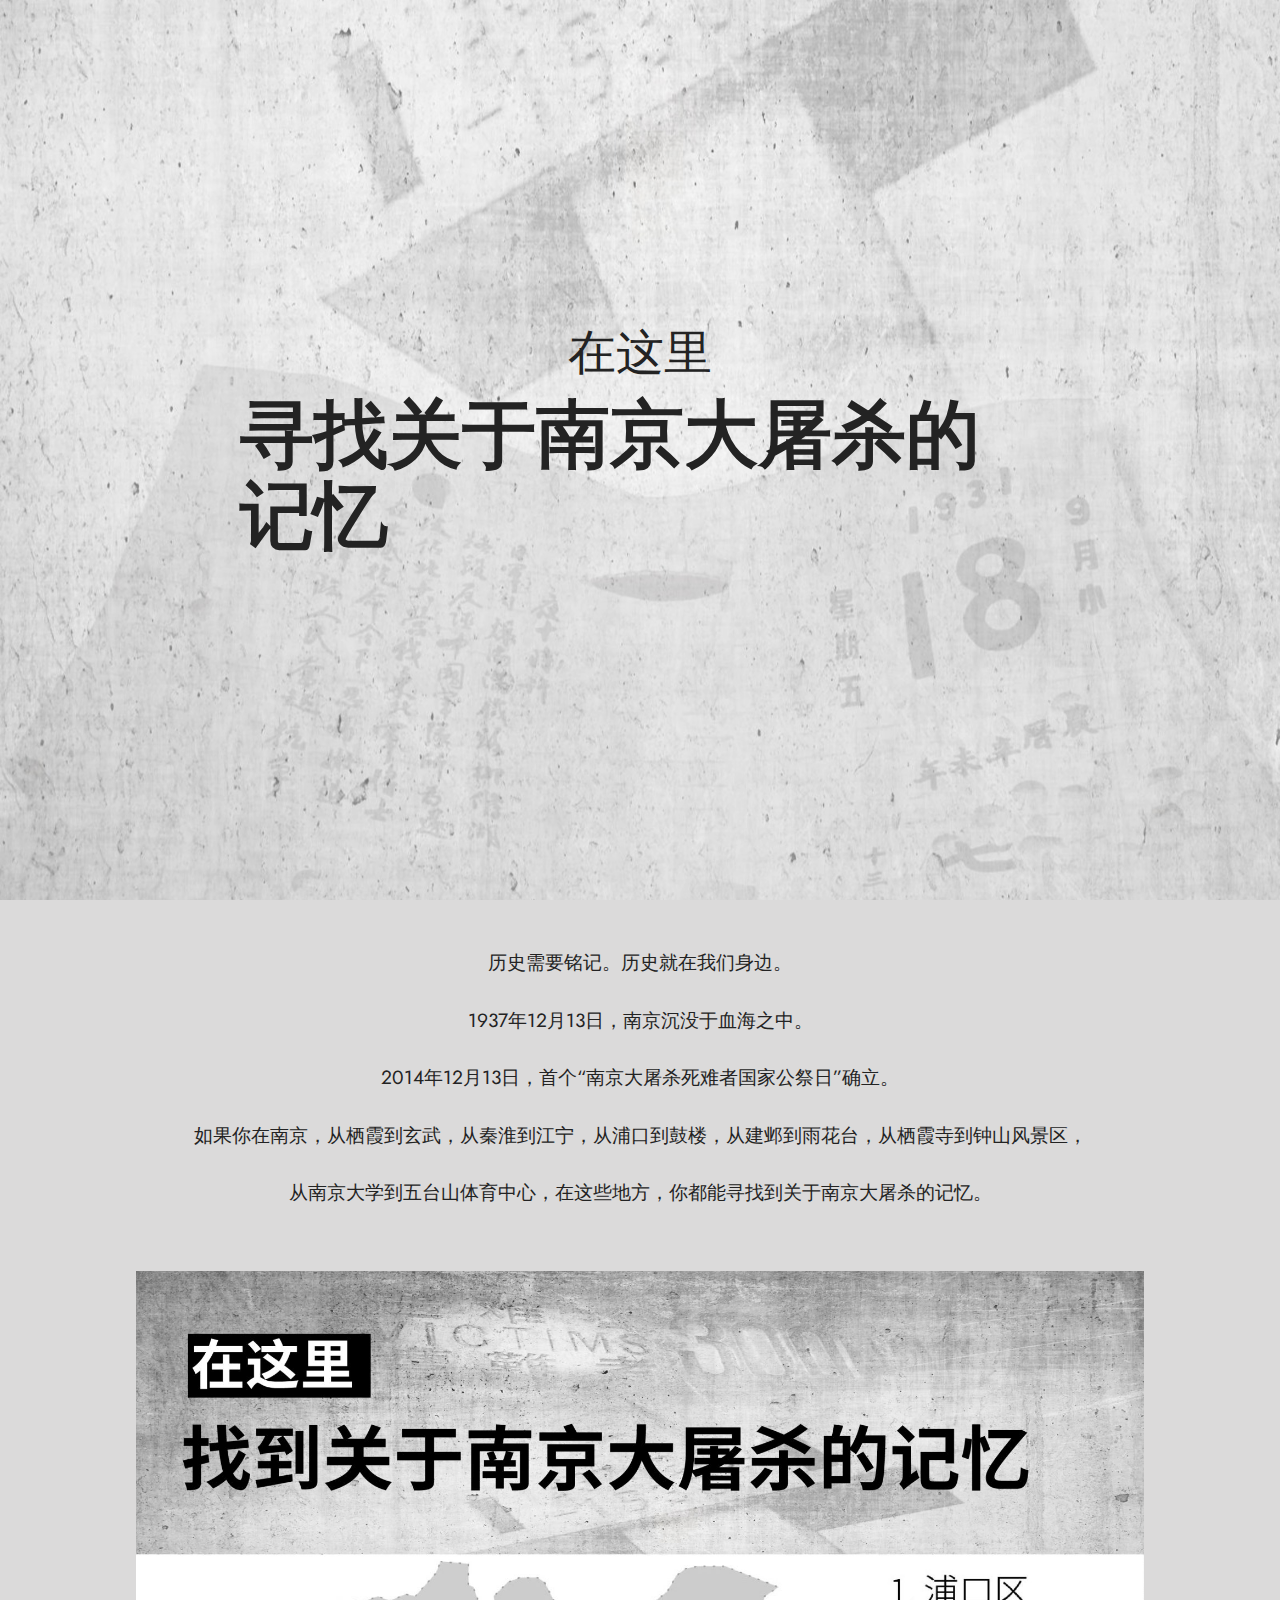
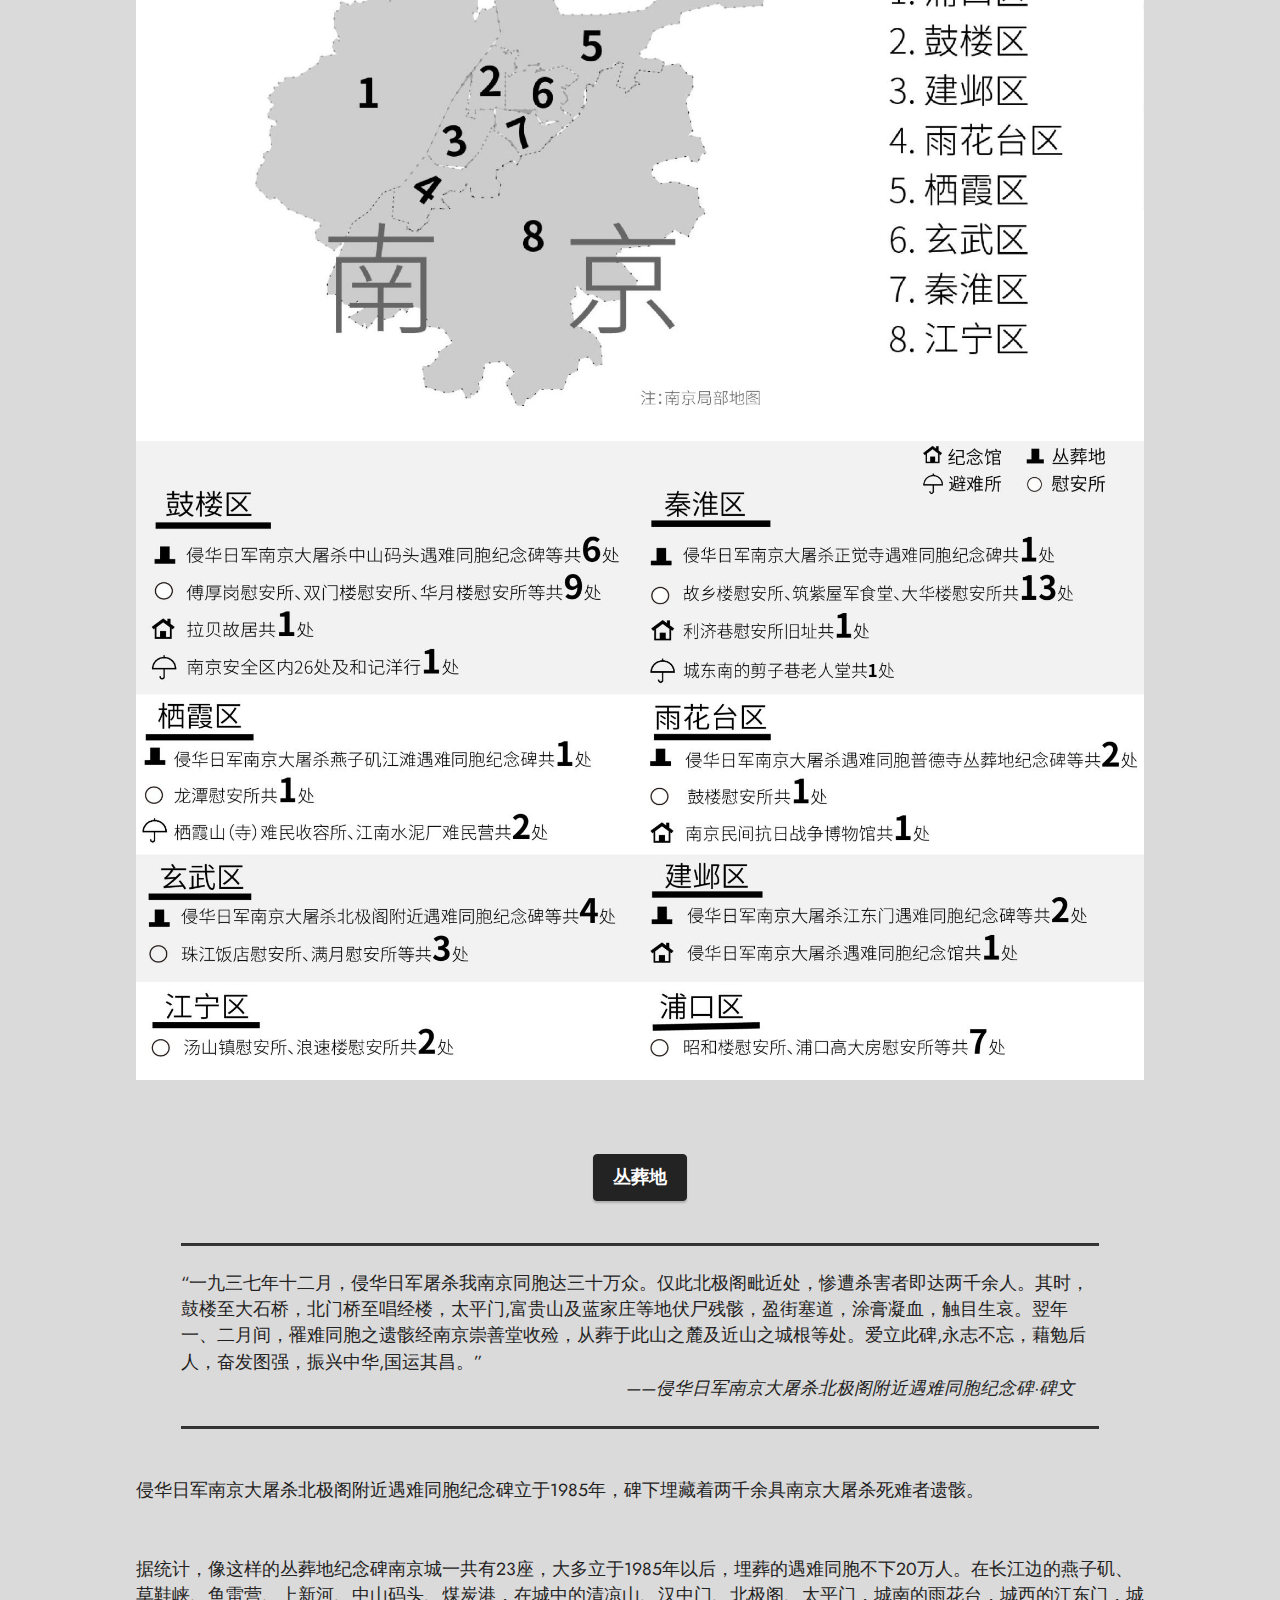
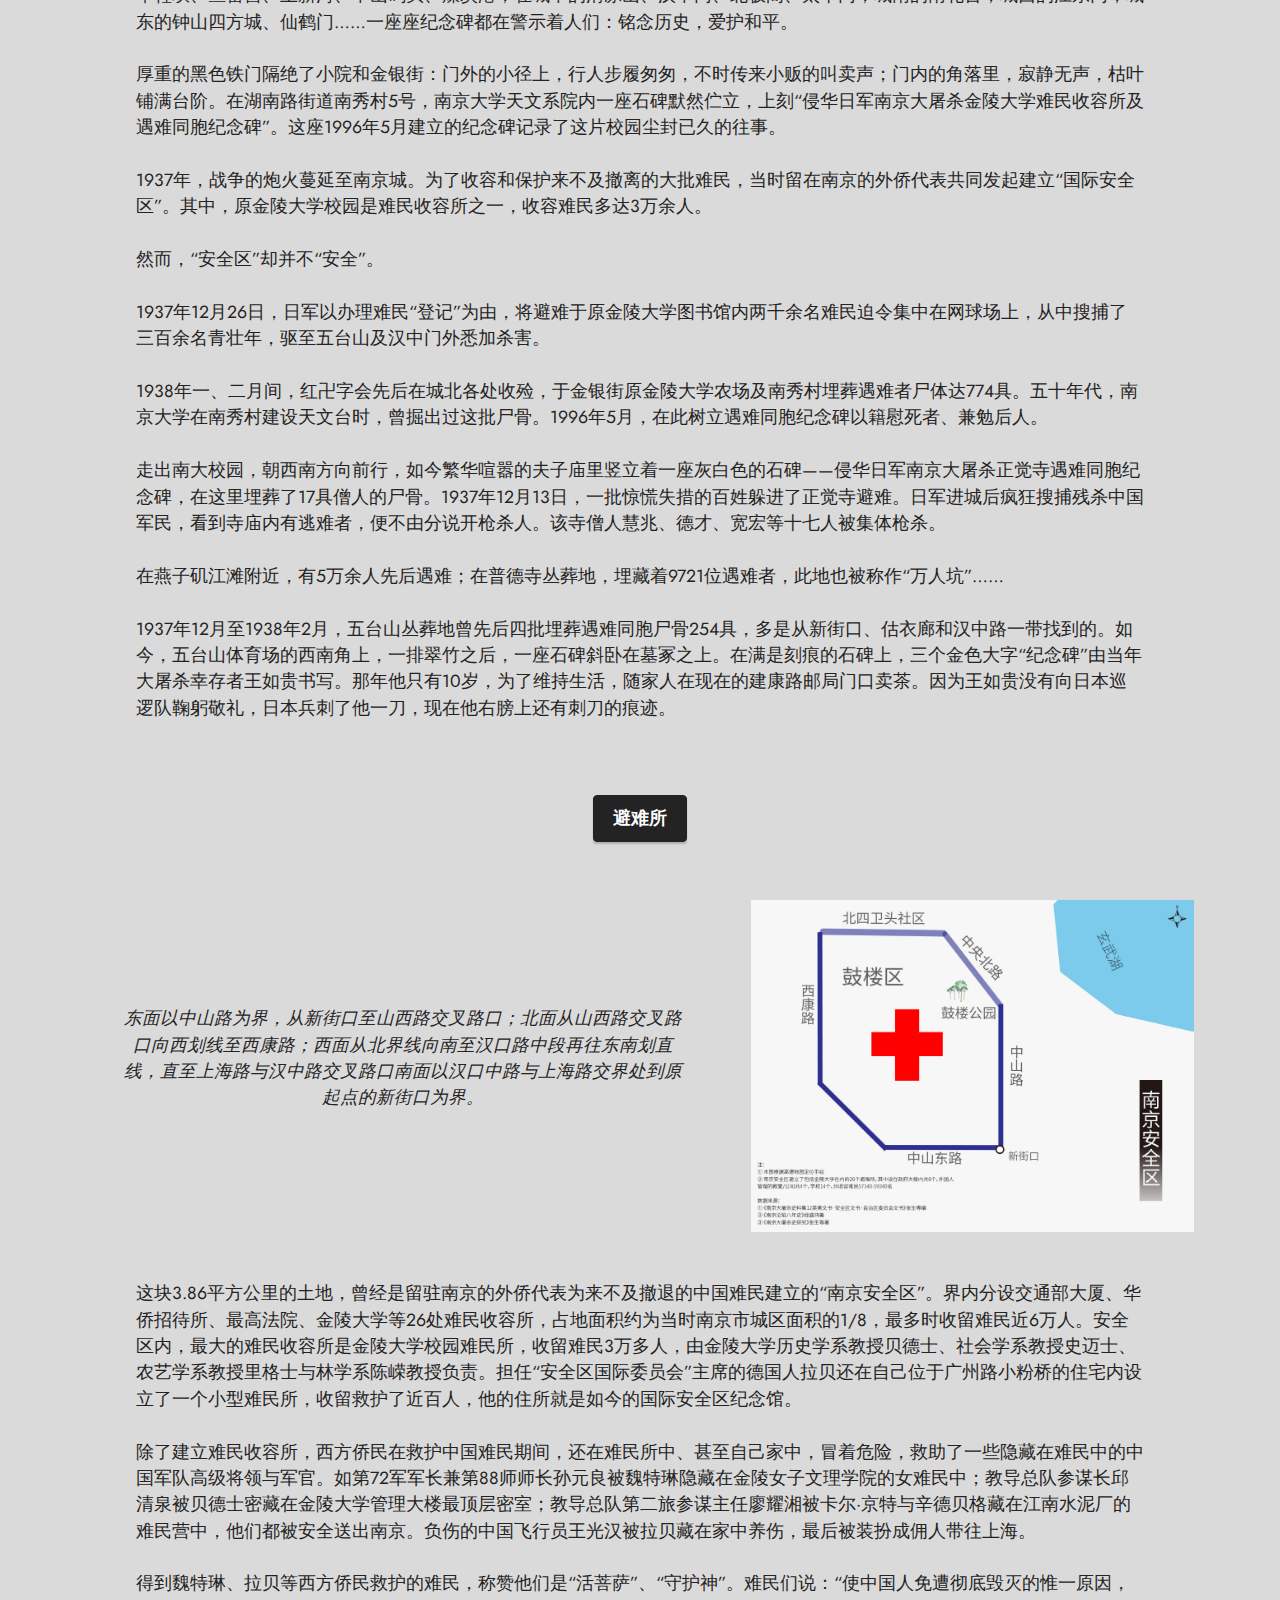
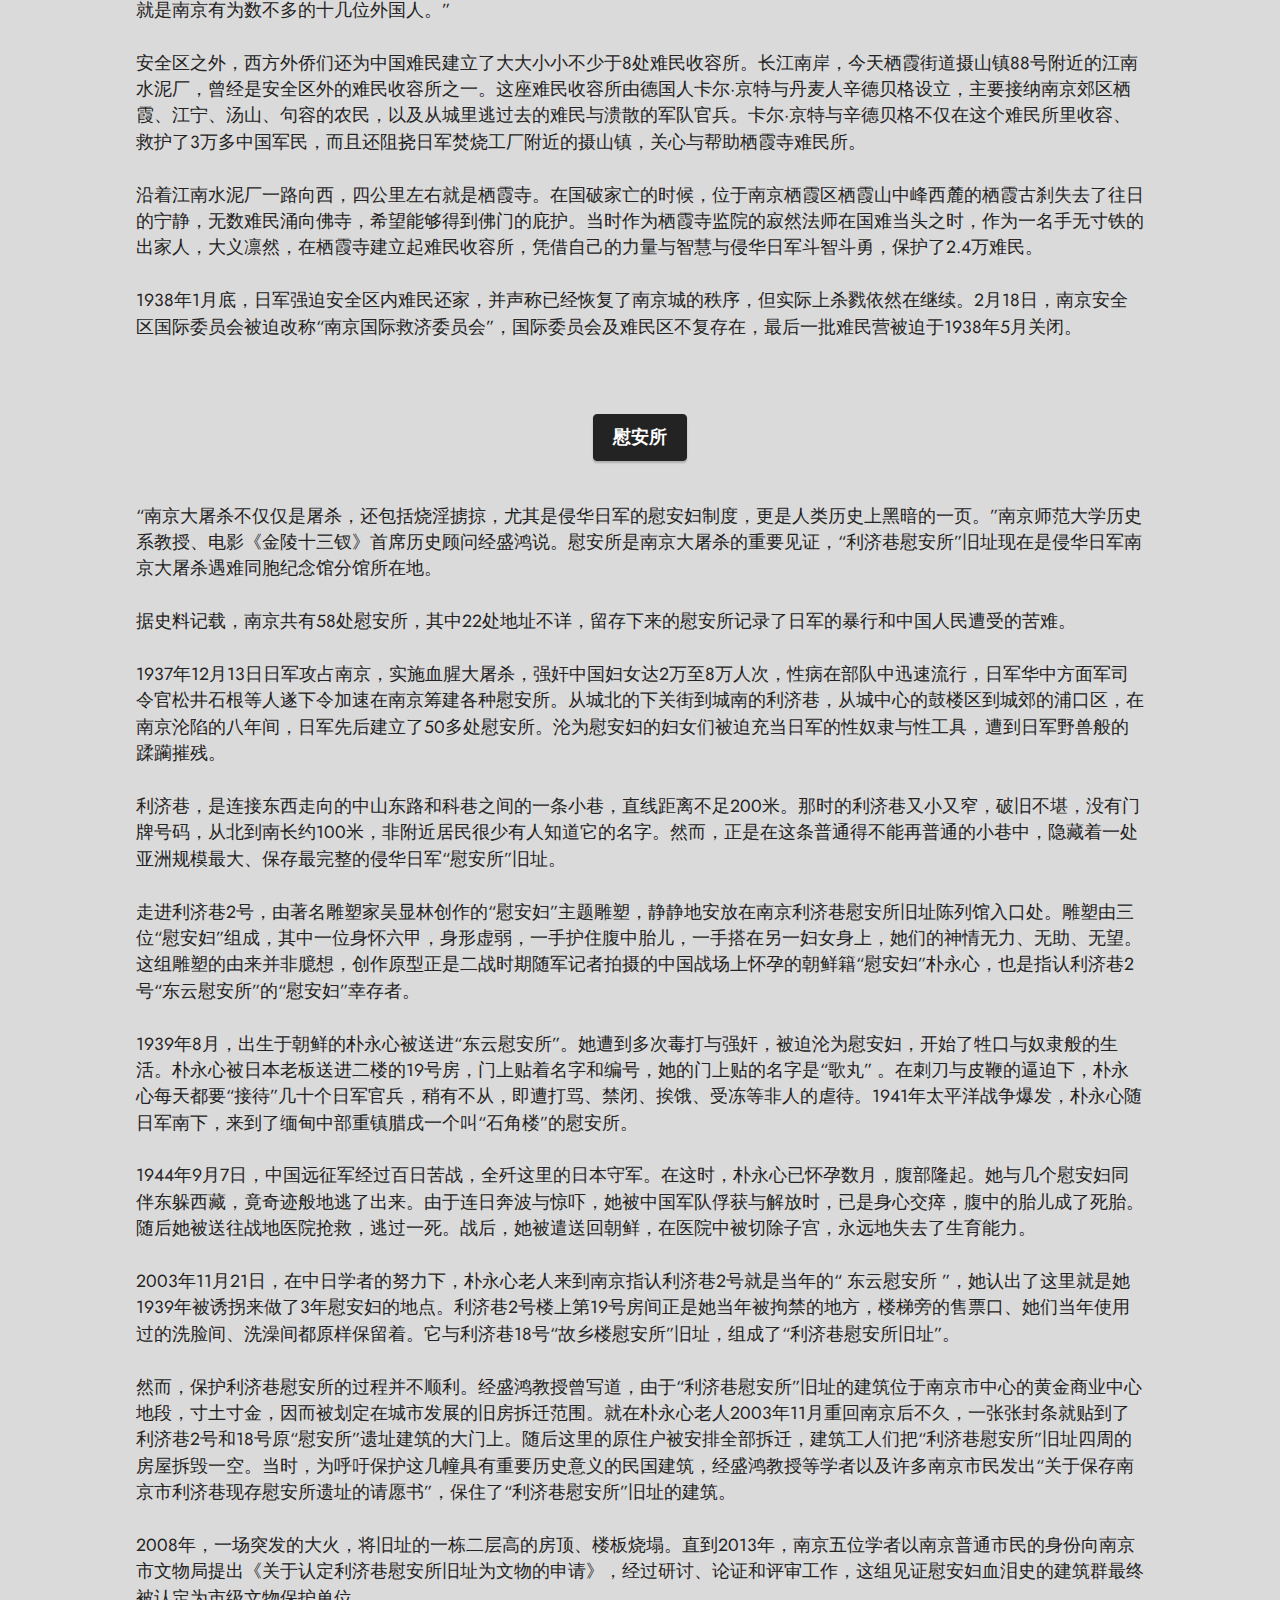
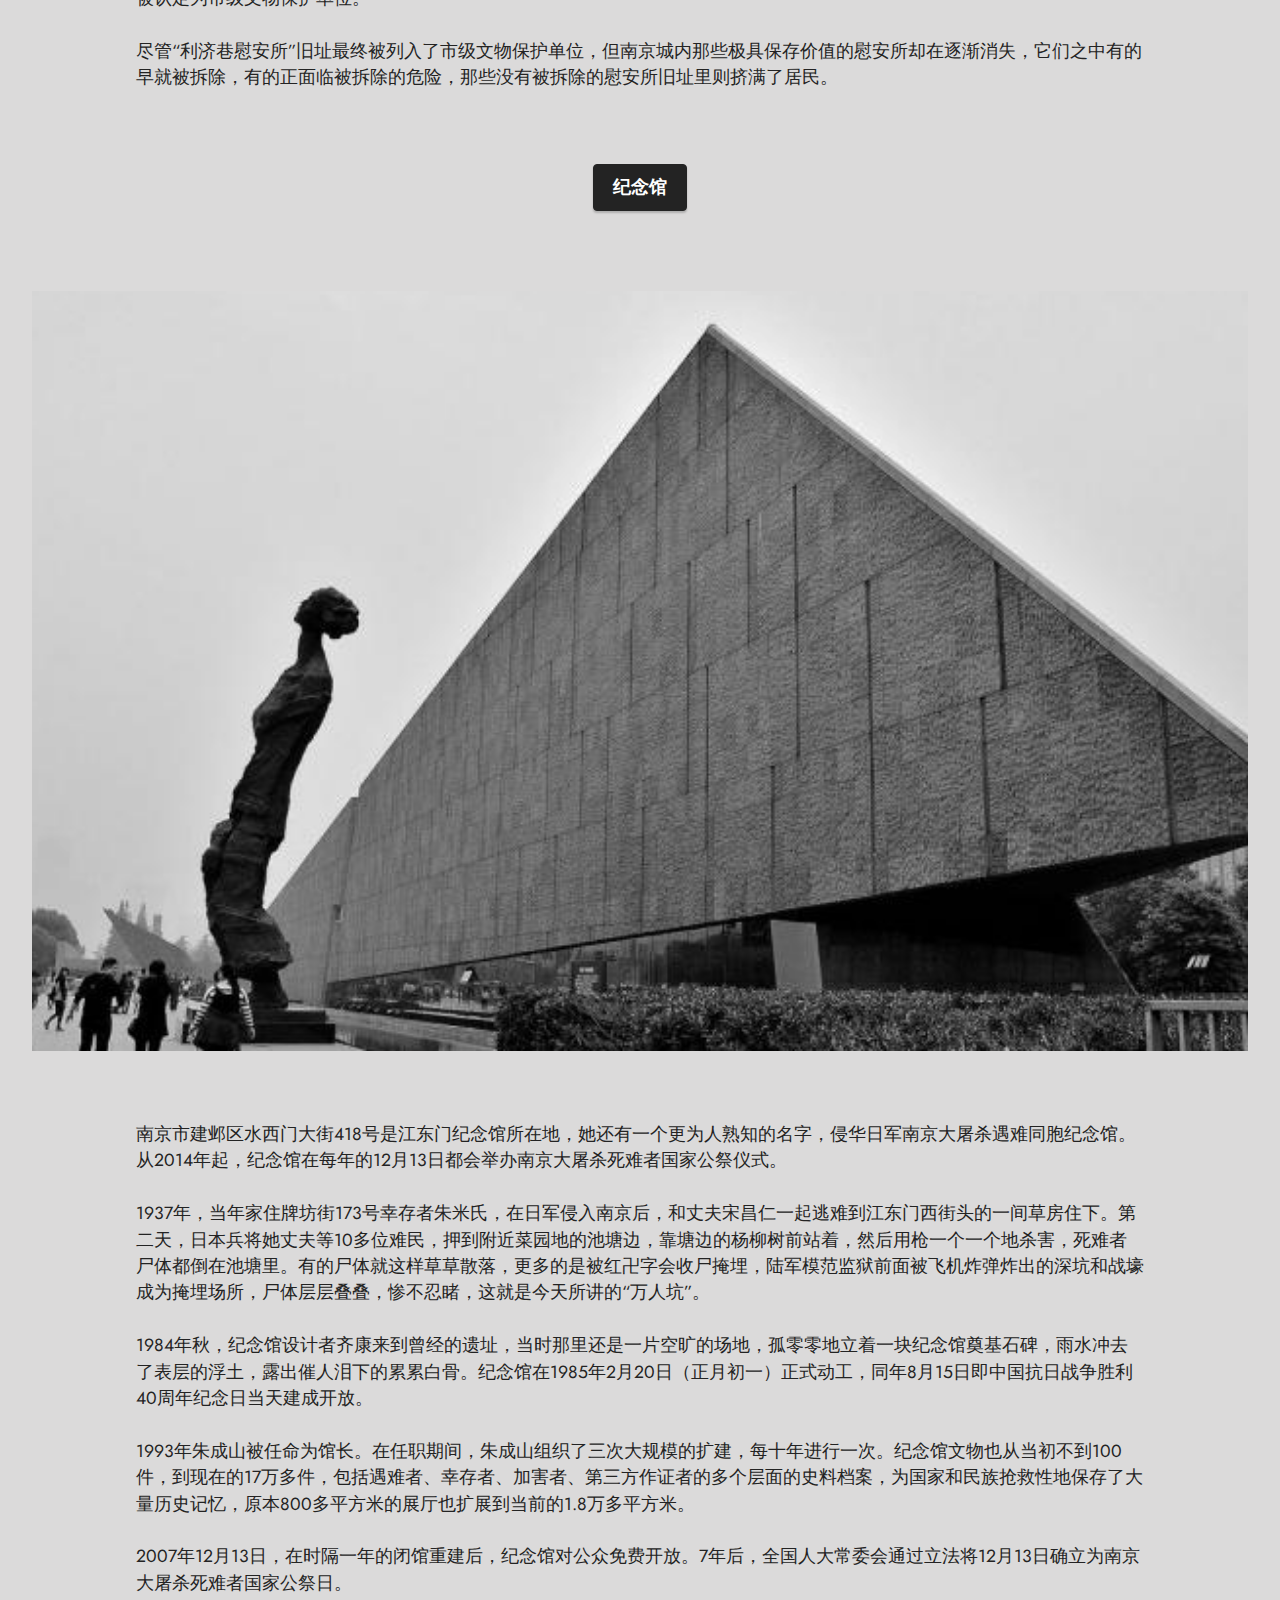
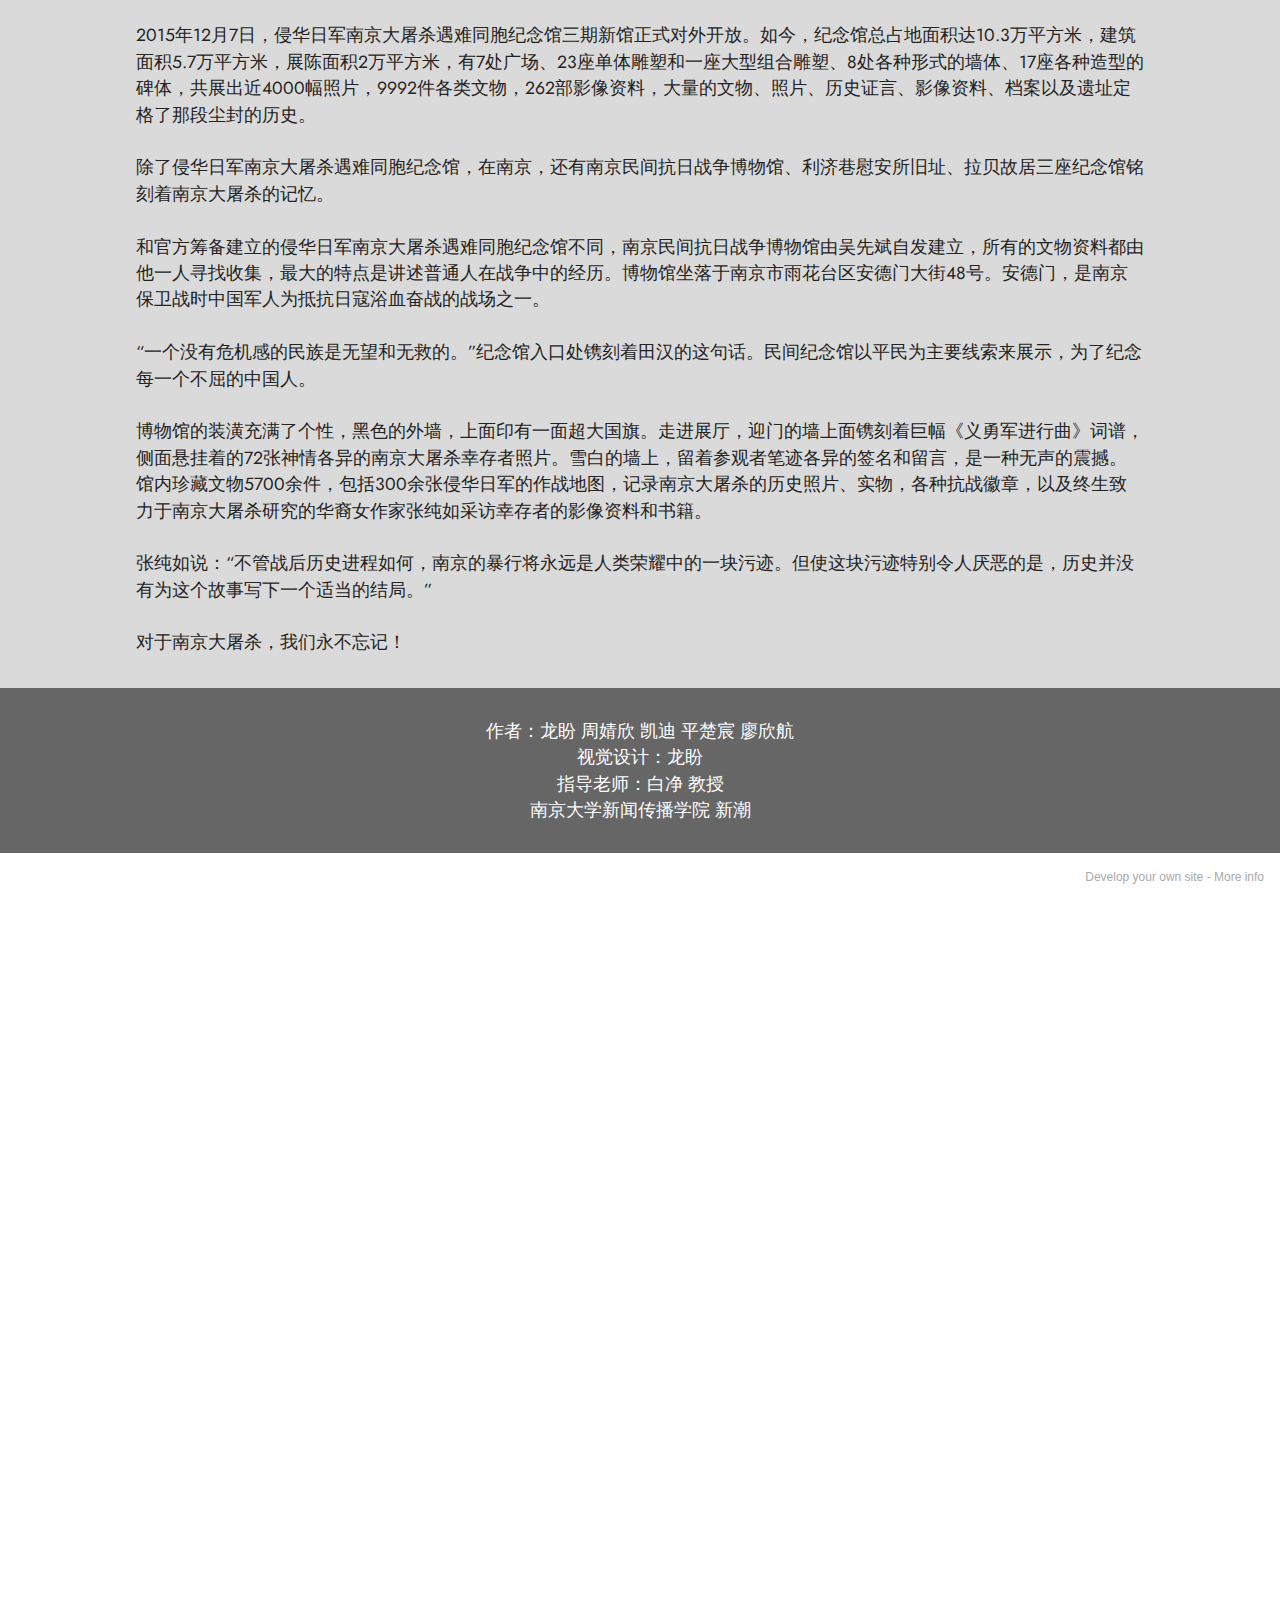
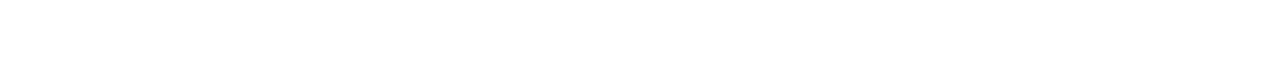
==== commit d250e1ac: "Update inde.html" ====
--- a/inde.html
+++ b/inde.html
@@ -131,8 +131,7 @@
 </div><div>厚重的黑色铁门隔绝了小院和金银街：门外的小径上，行人步履匆匆，不时传来小贩的叫卖声；门内的角落里，寂静无声，枯叶铺满台阶。在湖南路街道南秀村5号，南京大学天文系院内一座石碑默然伫立，上刻“侵华日军南京大屠杀金陵大学难民收容所及遇难同胞纪念碑”。这座1996年5月建立的纪念碑记录了这片校园尘封已久的往事。</div><br><div>
 </div><div>
 </div><div>1937年，战争的炮火蔓延至南京城。为了收容和保护来不及撤离的大批难民，当时留在南京的外侨代表共同发起建立“国际安全区”。其中，原金陵大学校园是难民收容所之一，收容难民多达3万余人。</div><br><div>
-</div><div>
-<iframe width="1024" height="768" frameborder="0" src="https://anapub.geoq.cn/3d28a9a8031eeaee5b899c0aa97360c5.ws"></iframe>                  
+</div><div>              
 </div><div>然而，“安全区”却并不“安全”。</div><br><div>
 </div><div>
 </div><div>1937年12月26日，日军以办理难民“登记”为由，将避难于原金陵大学图书馆内两千余名难民迫令集中在网球场上，从中搜捕了三百余名青壮年，驱至五台山及汉中门外悉加杀害。</div><br><div>
@@ -329,7 +328,10 @@
         </div>
     </div>
 </section><section style="background-color: #fff; font-family: -apple-system, BlinkMacSystemFont, 'Segoe UI', 'Roboto', 'Helvetica Neue', Arial, sans-serif; color:#aaa; font-size:12px; padding: 0; align-items: center; display: flex;"><a href="https://mobirise.site/n" style="flex: 1 1; height: 3rem; padding-left: 1rem;"></a><p style="flex: 0 0 auto; margin:0; padding-right:1rem;">Develop your own site - <a href="https://mobirise.site/v" style="color:#aaa;">More info</a></p></section><script src="assets/web/assets/jquery/jquery.min.js"></script>  <script src="assets/popper/popper.min.js"></script>  <script src="assets/tether/tether.min.js"></script>  <script src="assets/bootstrap/js/bootstrap.min.js"></script>  <script src="assets/smoothscroll/smooth-scroll.js"></script>  <script src="assets/theme/js/script.js"></script>  
-  
+
+</div>
+<iframe width="1024" height="768" frameborder="0" src="https://anapub.geoq.cn/3d28a9a8031eeaee5b899c0aa97360c5.ws"></iframe>
+<div>     
   
 </body>
 </html>
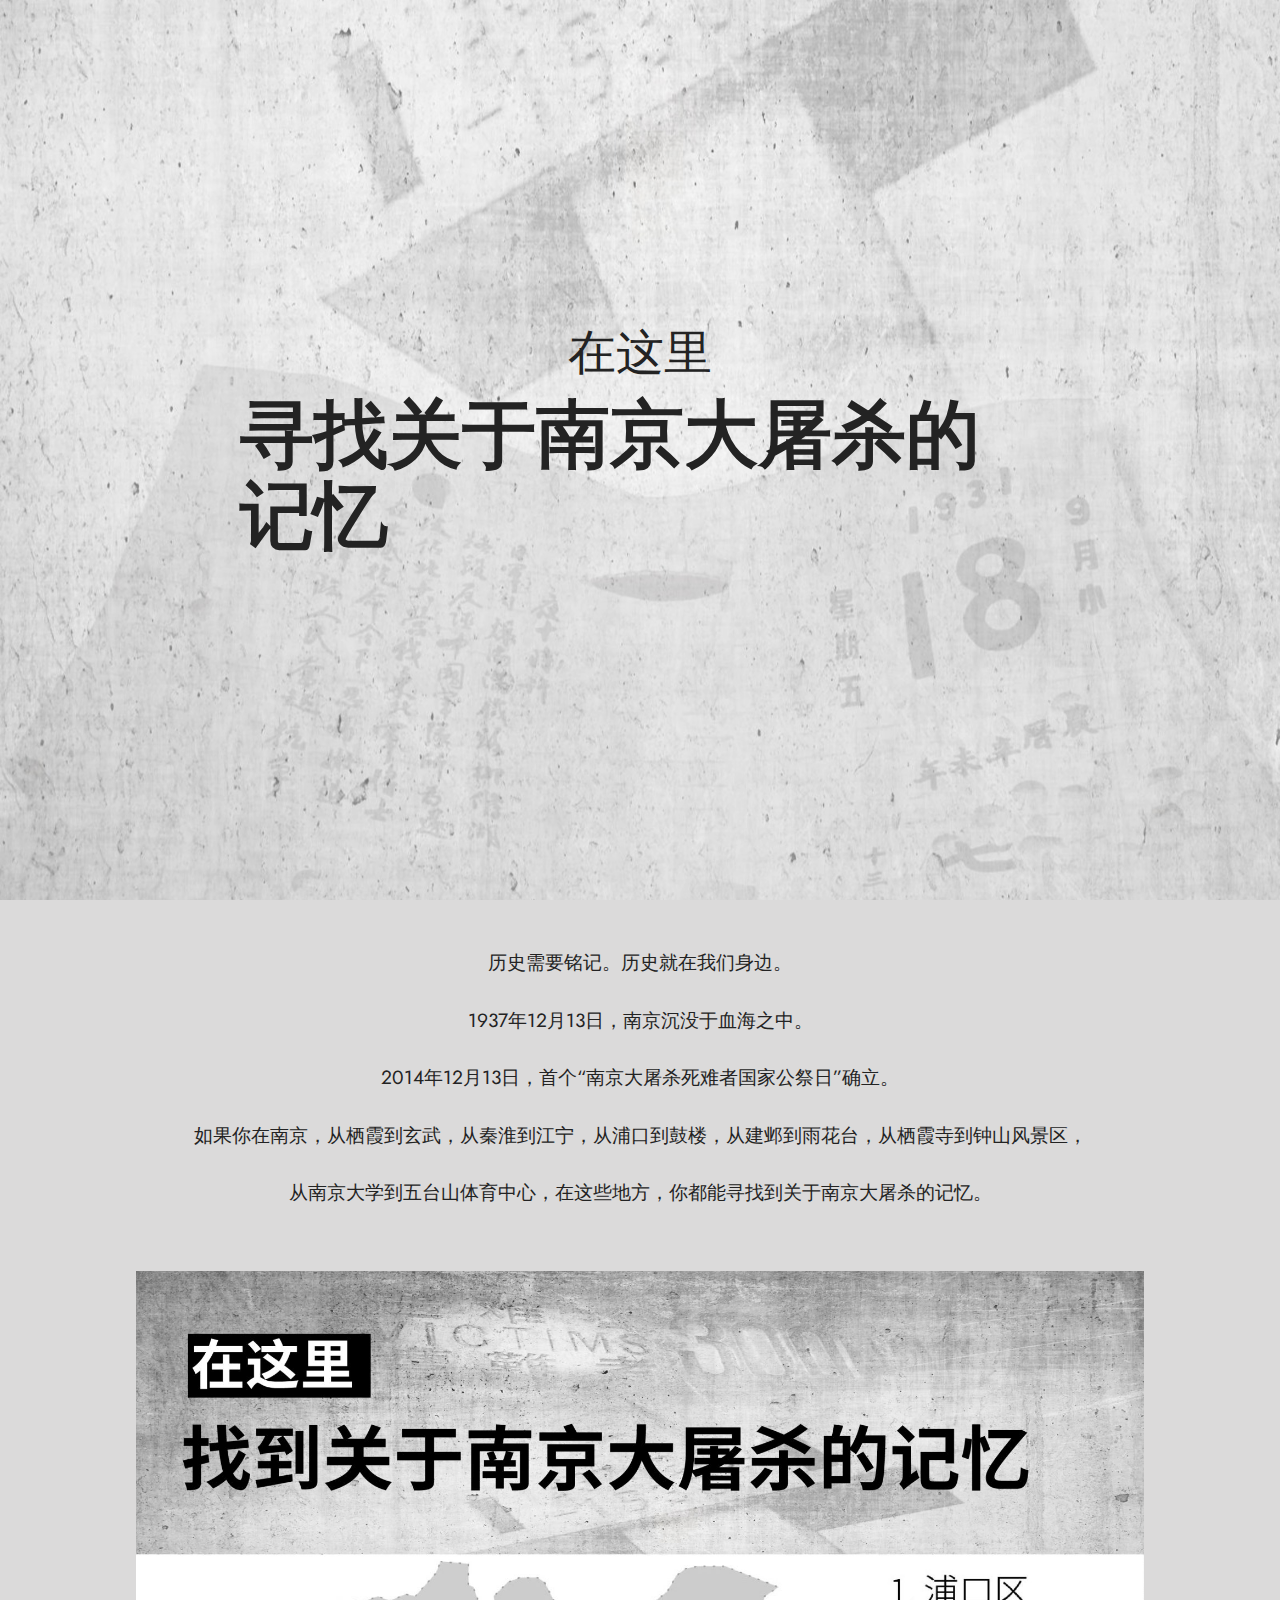
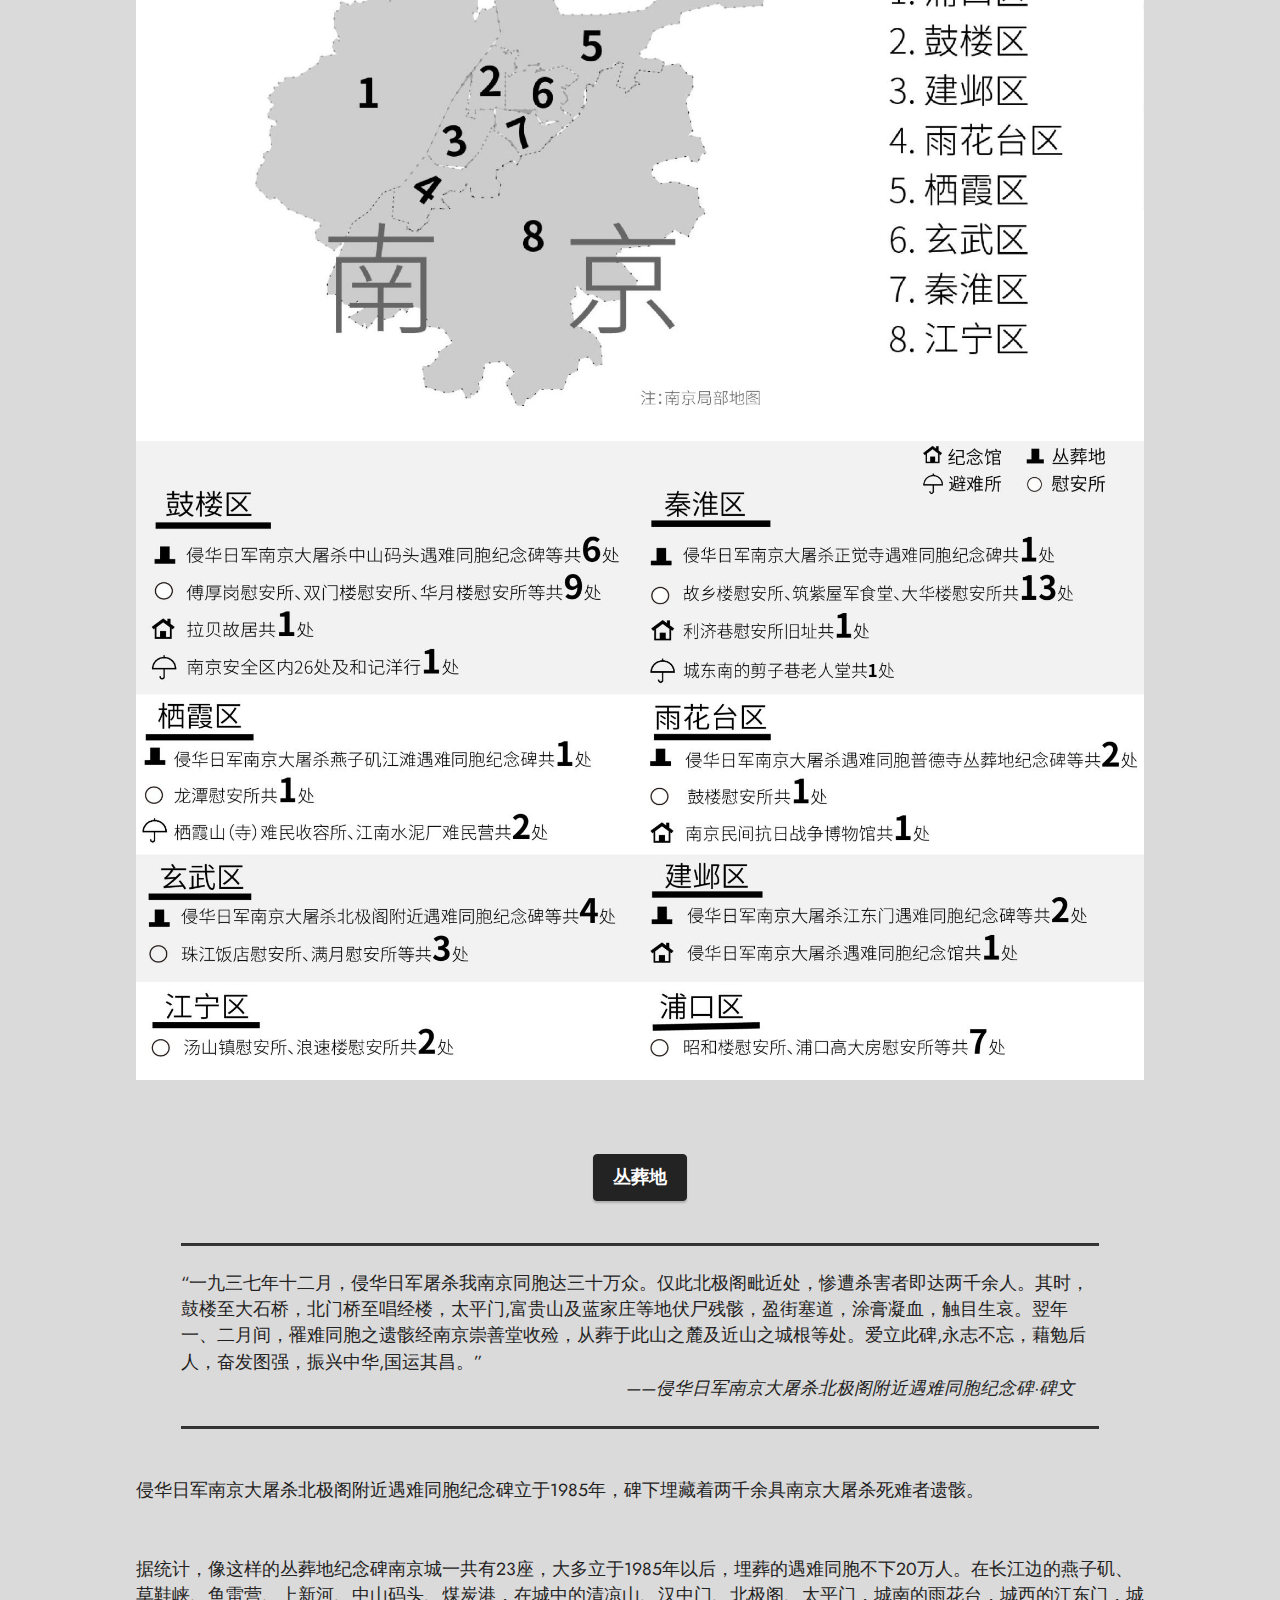
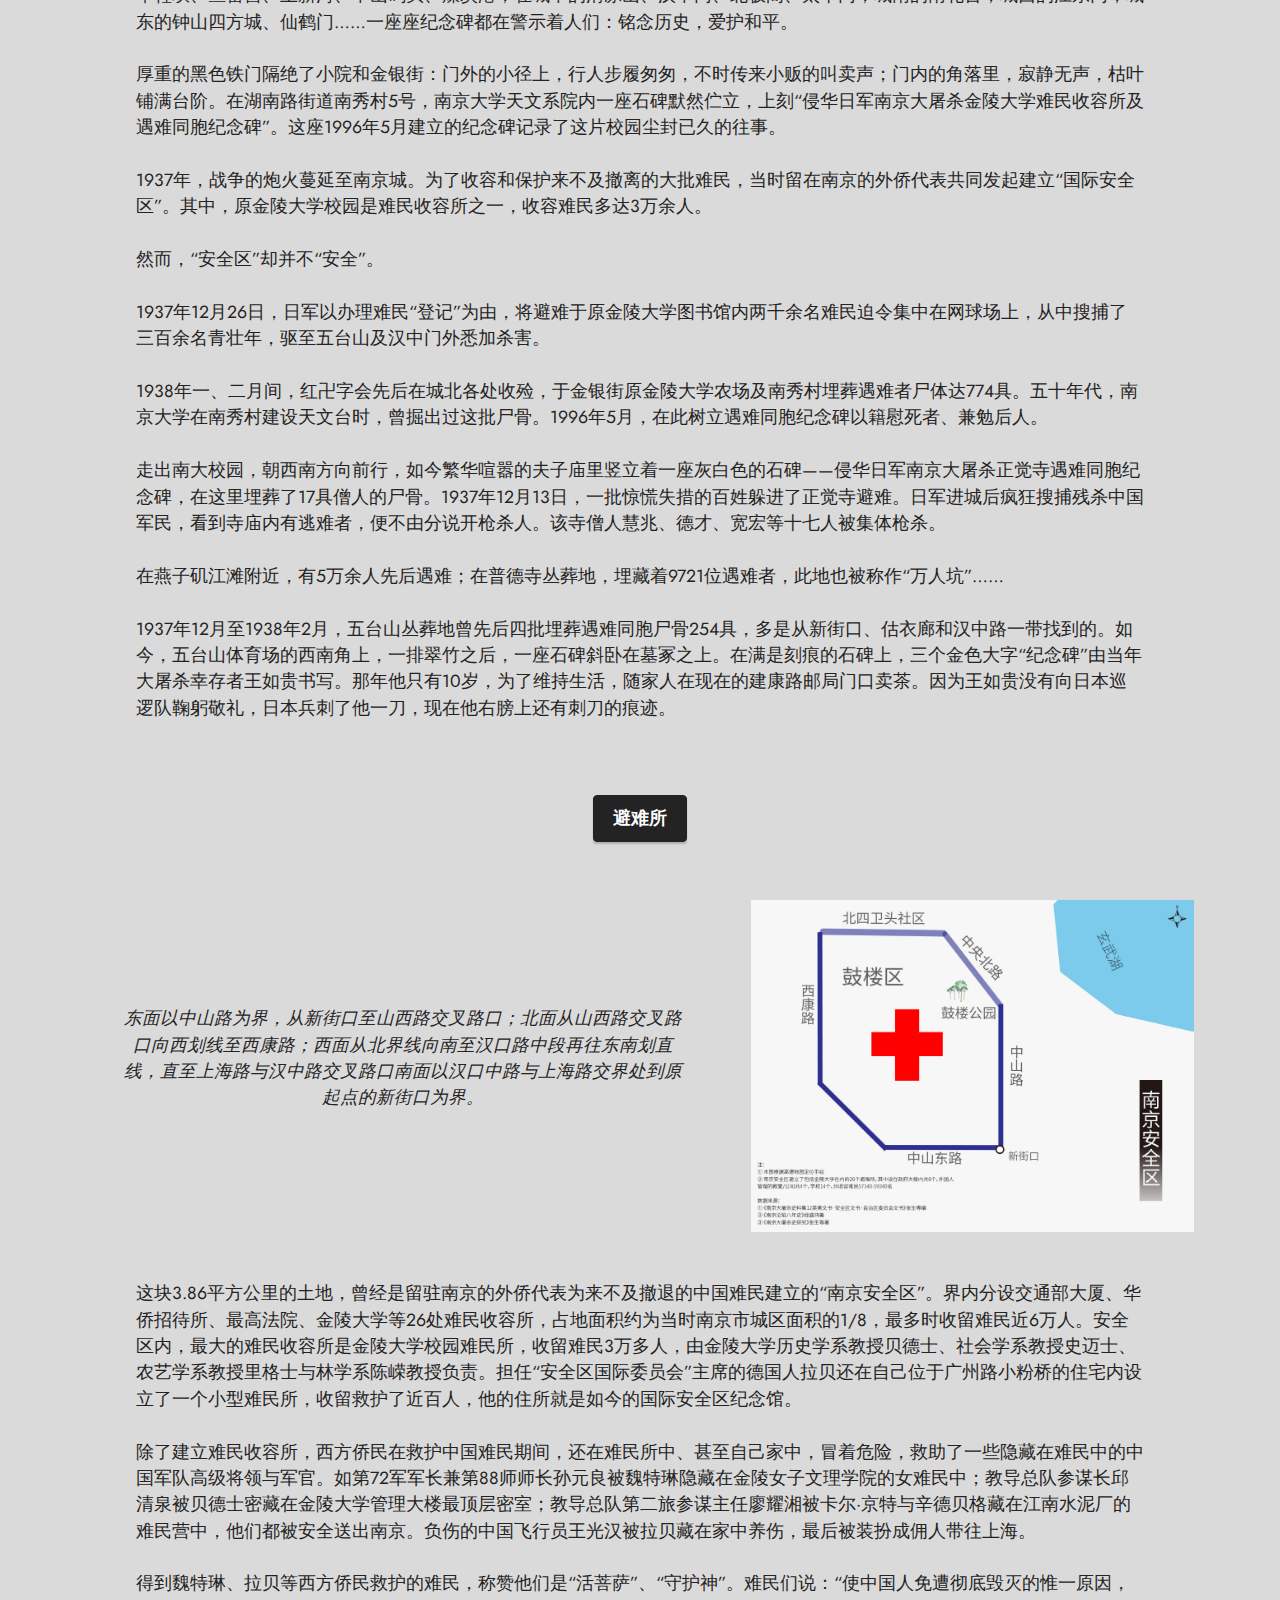
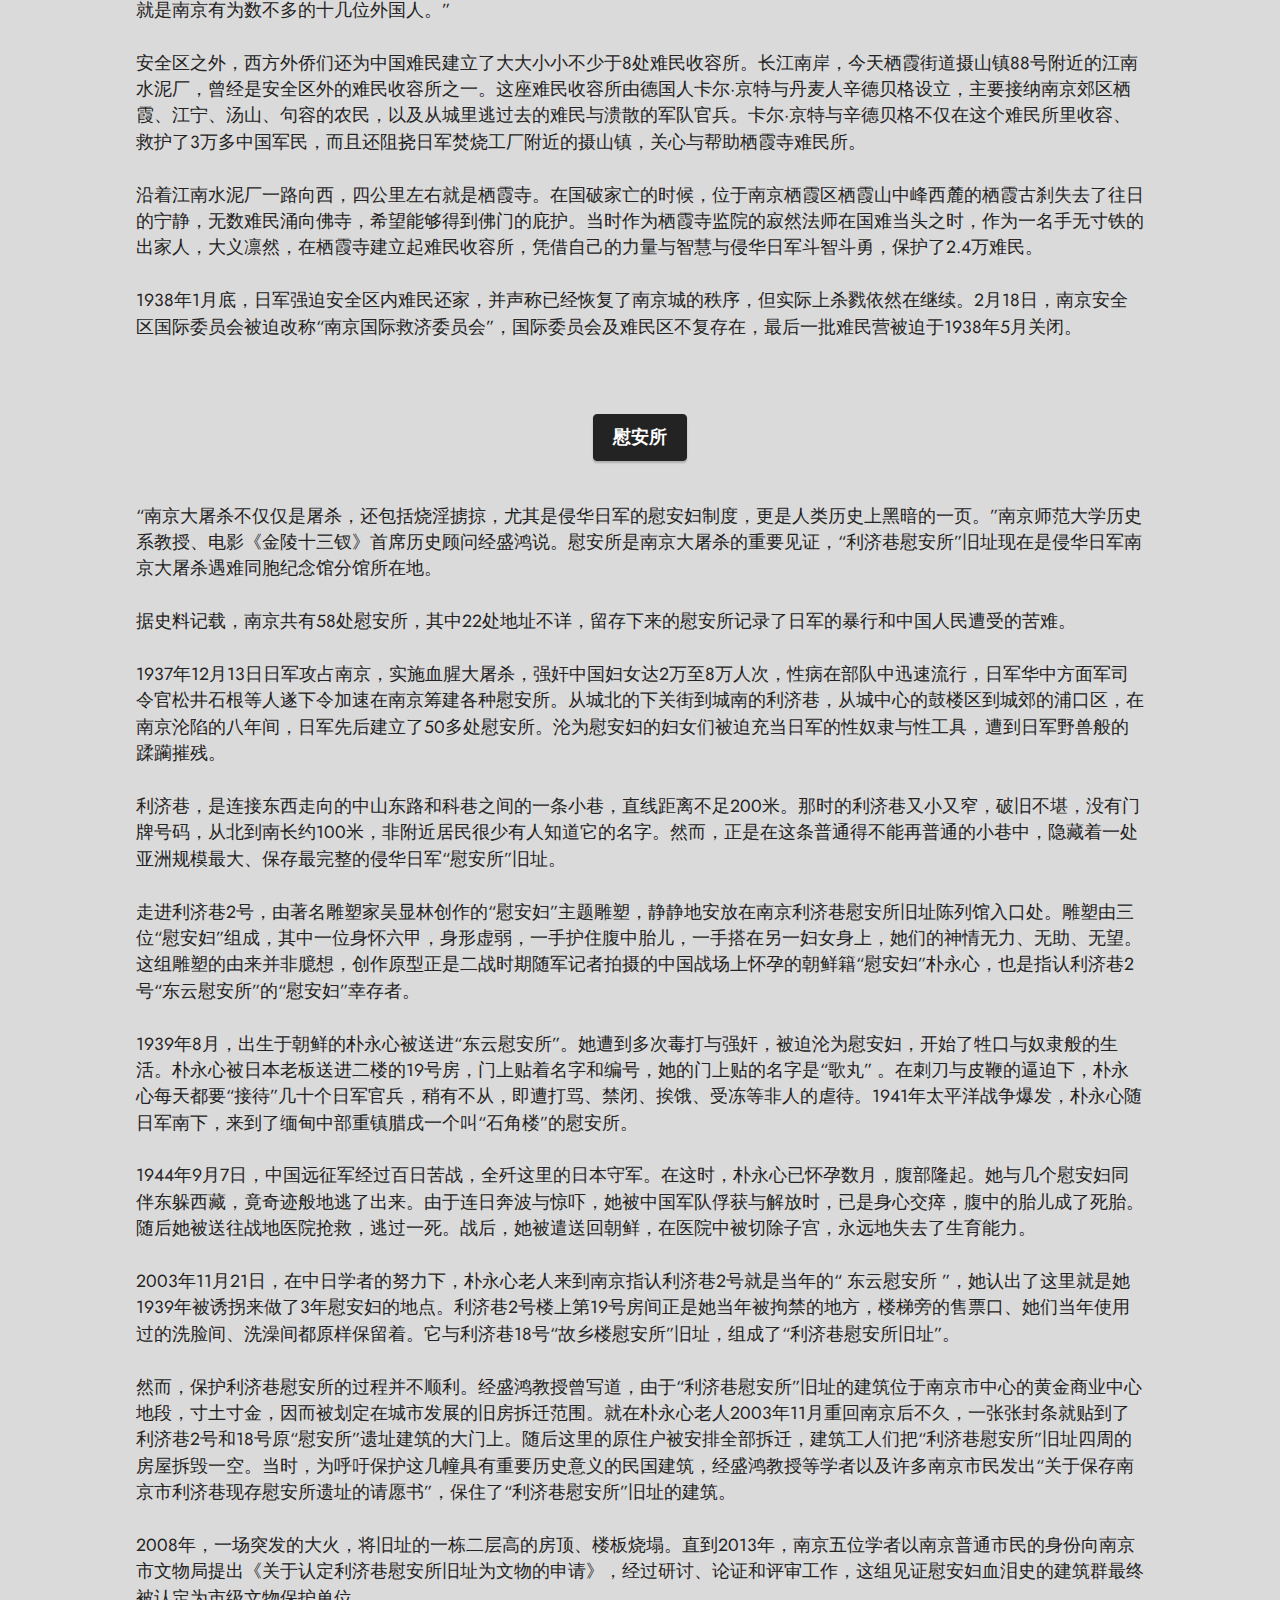
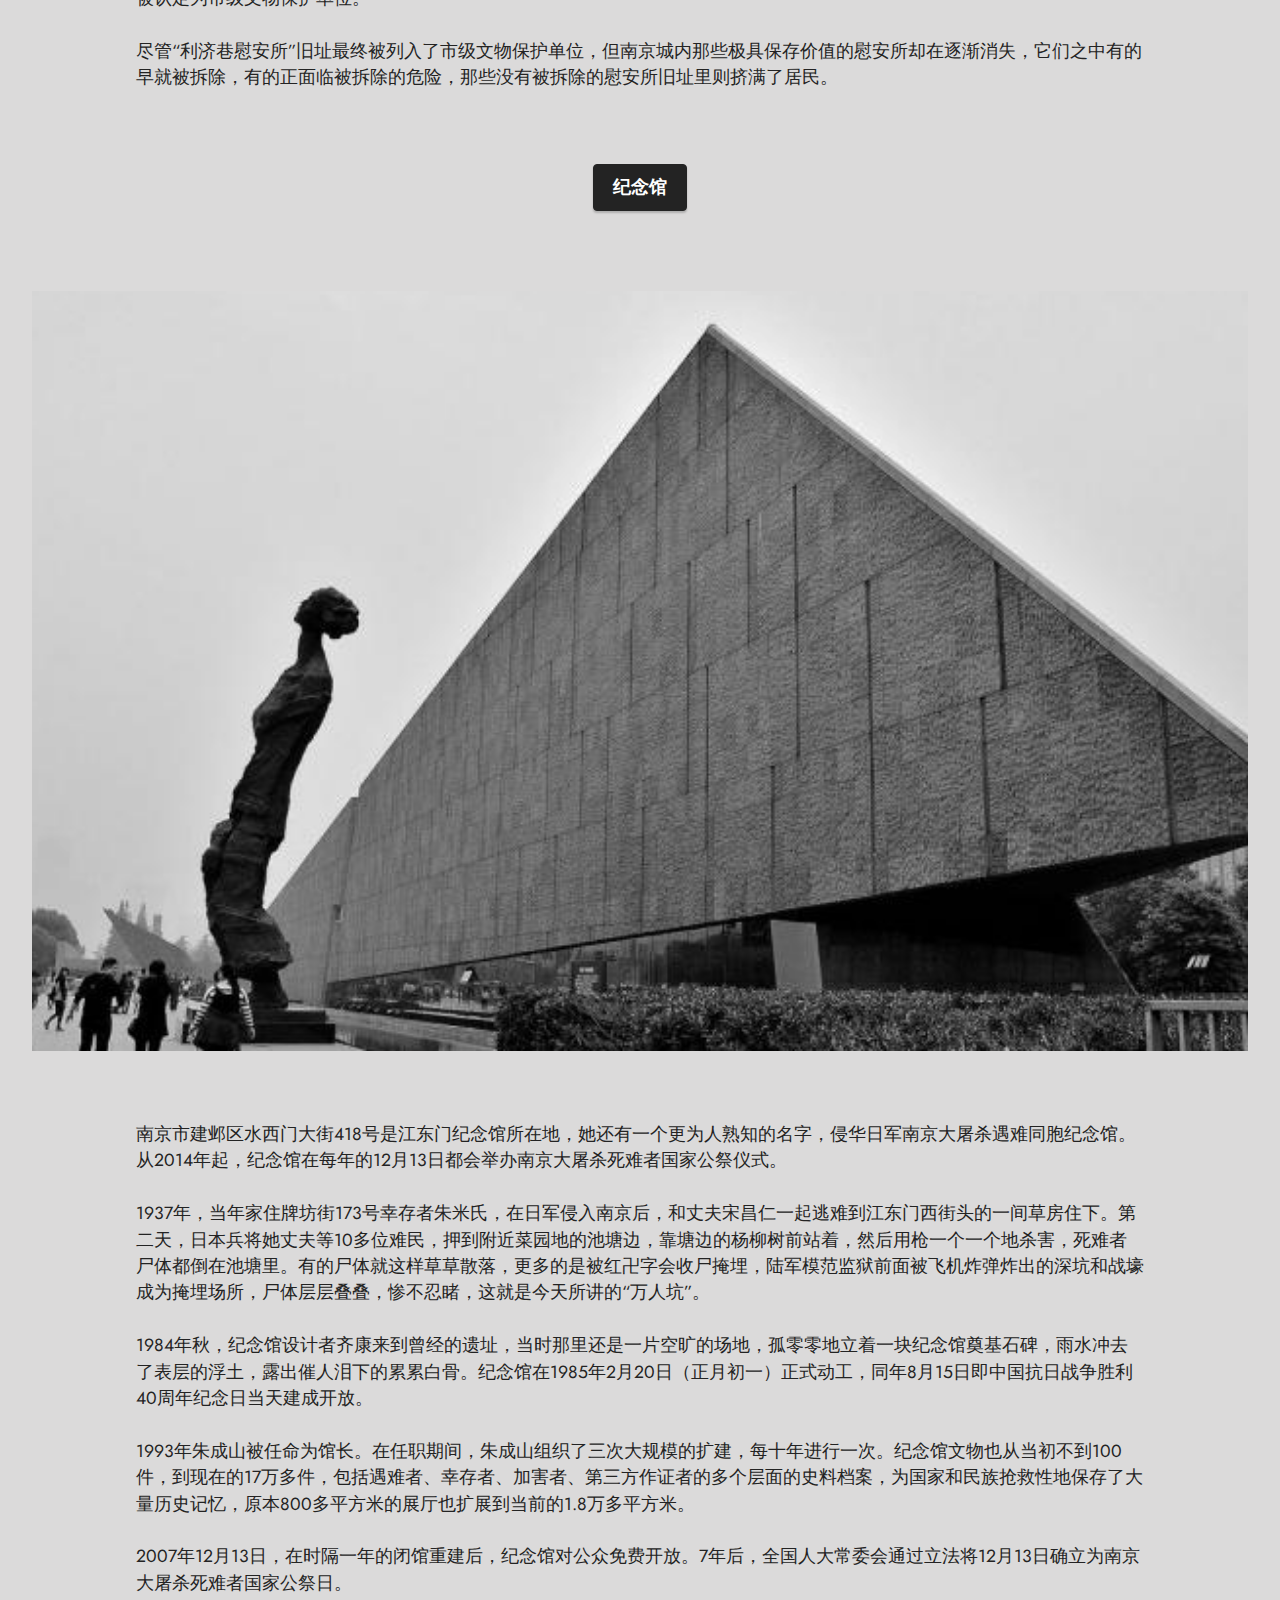
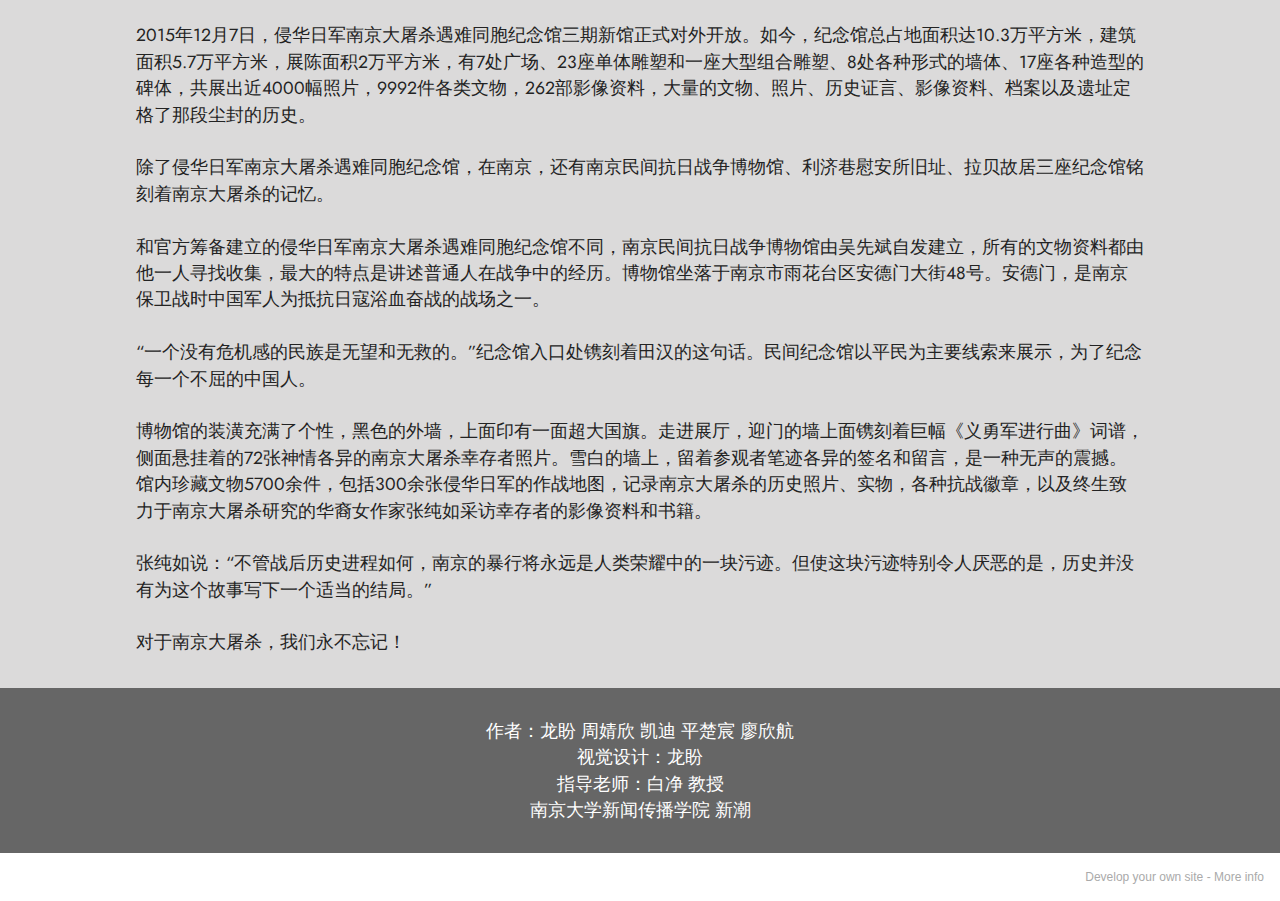
==== commit ac788d49: "Update inde.html" ====
--- a/inde.html
+++ b/inde.html
@@ -328,10 +328,7 @@
         </div>
     </div>
 </section><section style="background-color: #fff; font-family: -apple-system, BlinkMacSystemFont, 'Segoe UI', 'Roboto', 'Helvetica Neue', Arial, sans-serif; color:#aaa; font-size:12px; padding: 0; align-items: center; display: flex;"><a href="https://mobirise.site/n" style="flex: 1 1; height: 3rem; padding-left: 1rem;"></a><p style="flex: 0 0 auto; margin:0; padding-right:1rem;">Develop your own site - <a href="https://mobirise.site/v" style="color:#aaa;">More info</a></p></section><script src="assets/web/assets/jquery/jquery.min.js"></script>  <script src="assets/popper/popper.min.js"></script>  <script src="assets/tether/tether.min.js"></script>  <script src="assets/bootstrap/js/bootstrap.min.js"></script>  <script src="assets/smoothscroll/smooth-scroll.js"></script>  <script src="assets/theme/js/script.js"></script>  
-
-</div>
-<iframe width="1024" height="768" frameborder="0" src="https://anapub.geoq.cn/3d28a9a8031eeaee5b899c0aa97360c5.ws"></iframe>
-<div>     
+ 
   
 </body>
 </html>
